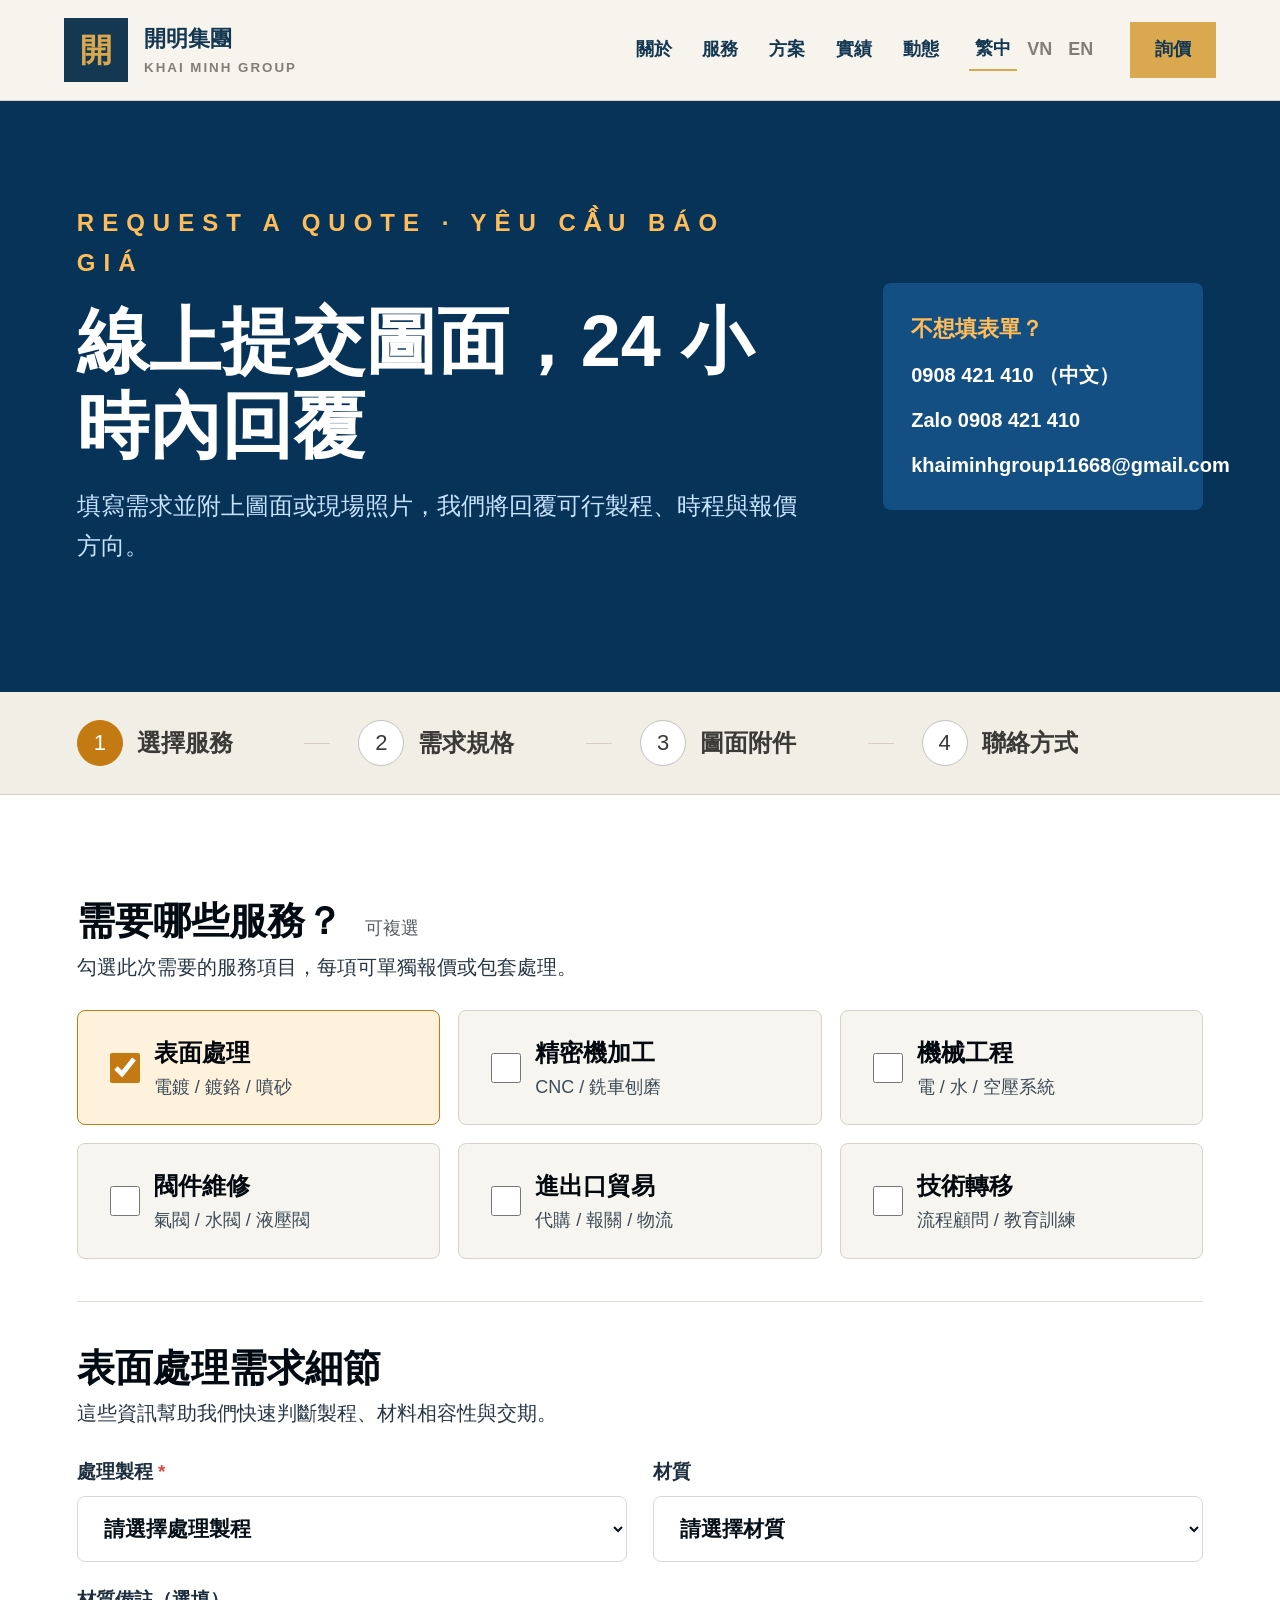
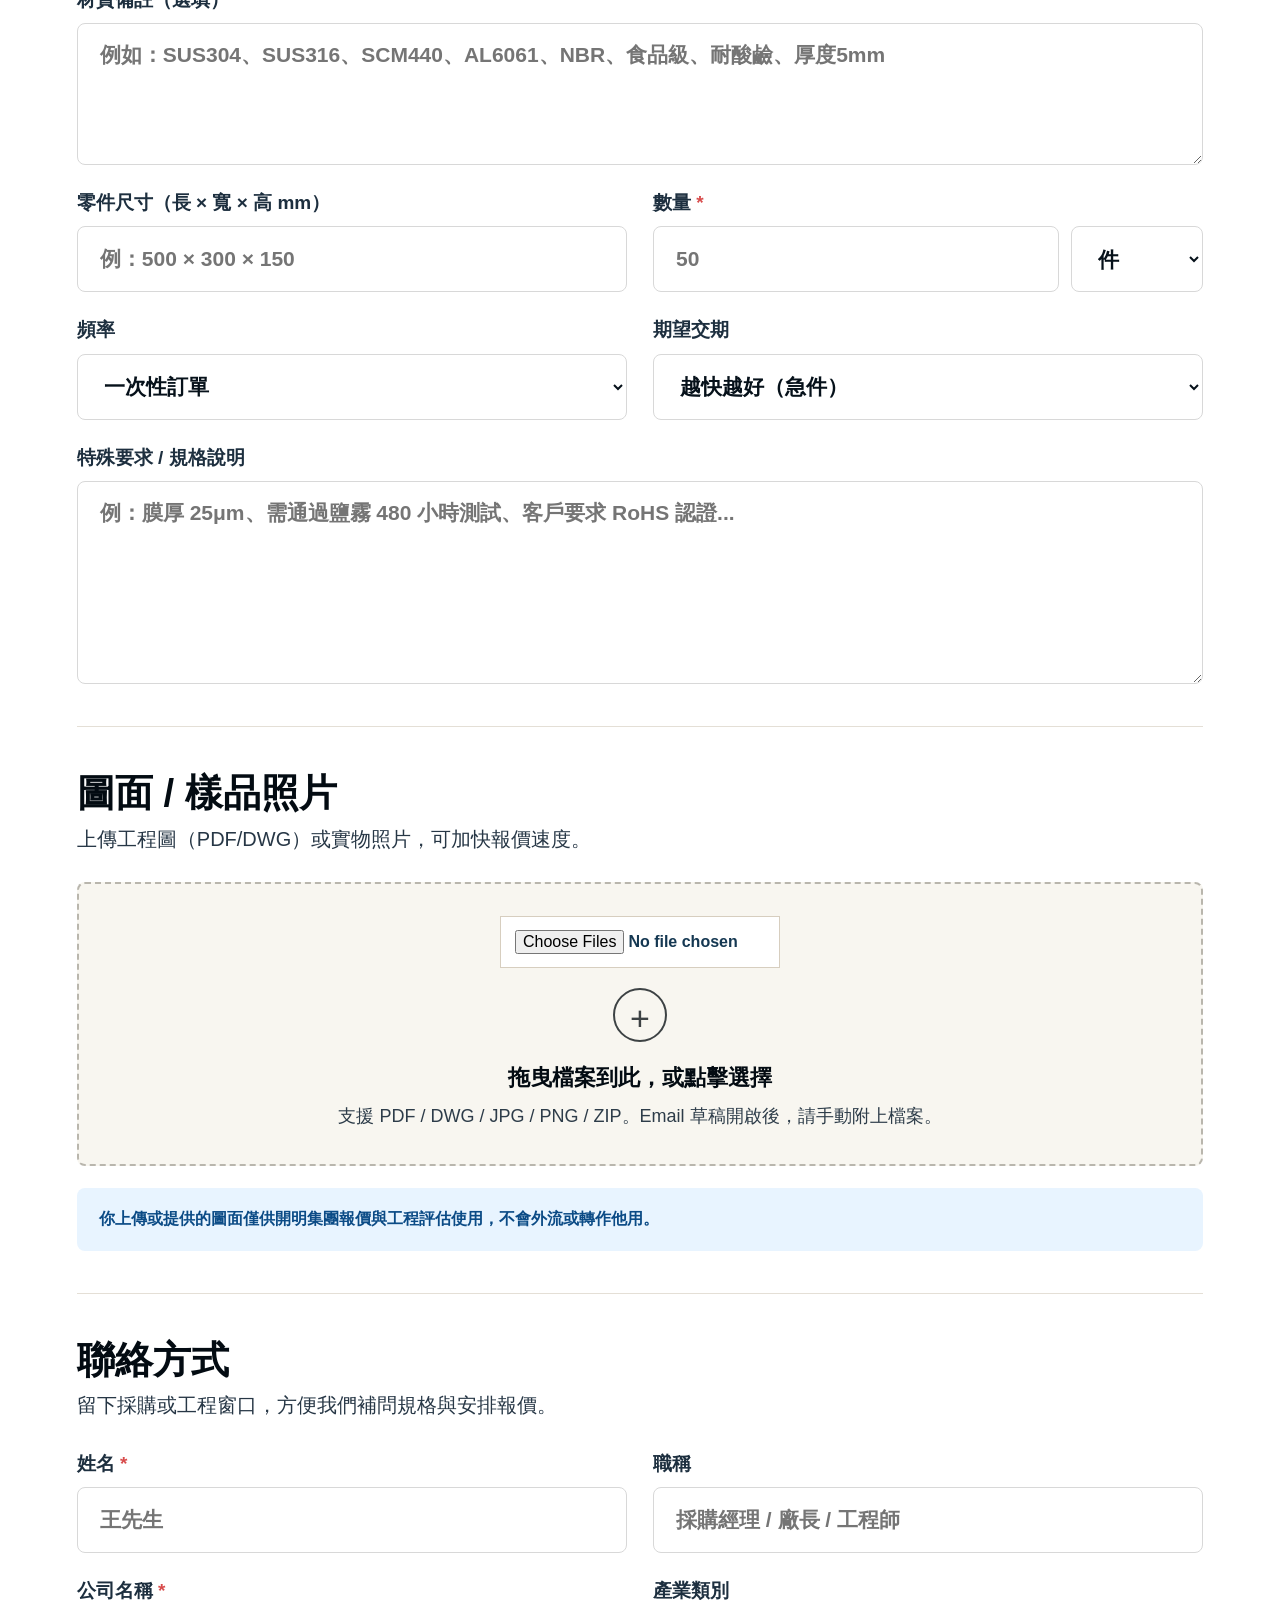
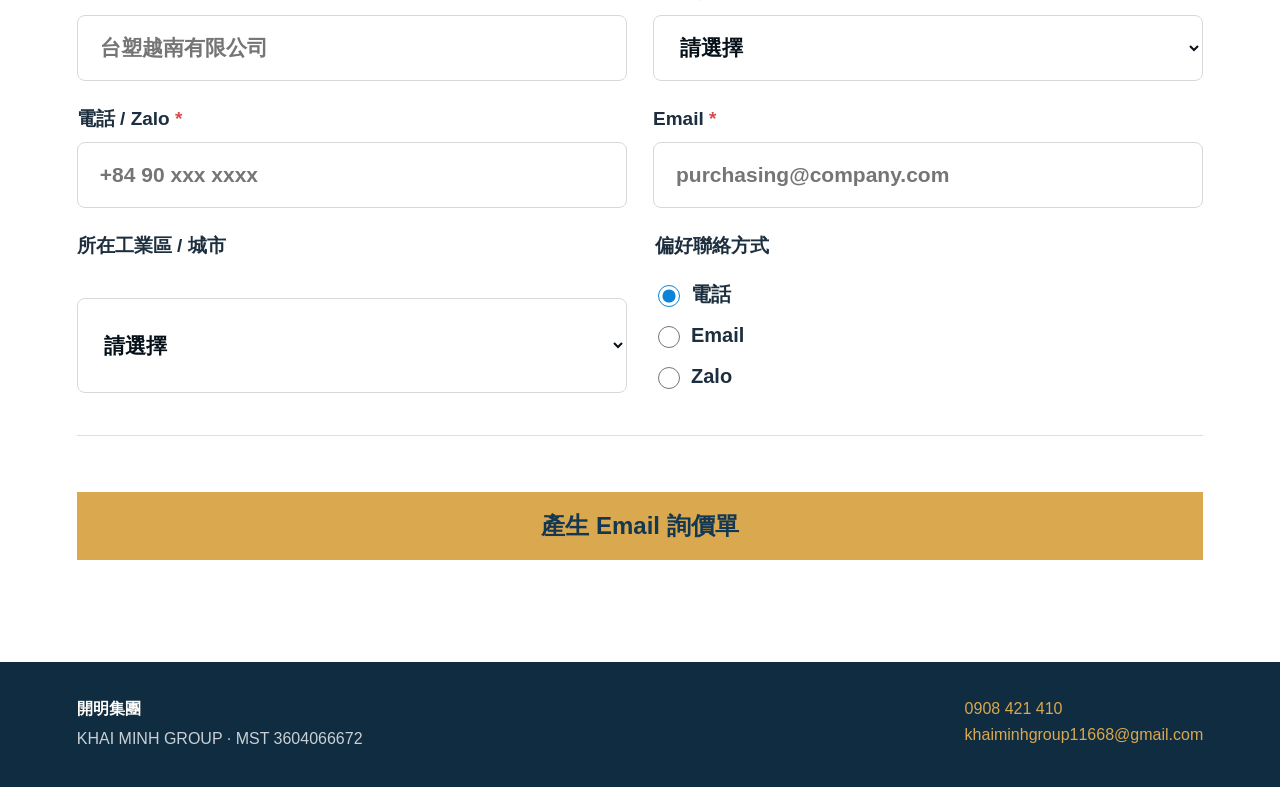
==== khaiminh-website/quote.html @ 91aa7039 "Remove free factory visit checkbox block from quote page" ====
<!doctype html>
<html lang="zh-Hant" data-page="quote">
<head>
  <meta charset="utf-8">
  <meta name="viewport" content="width=device-width, initial-scale=1">
  <meta name="description" content="開明集團詢價單，支援表面處理、精密機加工、機械工程、閥件維修與設備採購需求。">
  <title>詢價單 | 開明集團 KHAI MINH</title>
  <link rel="stylesheet" href="assets/css/styles.css">
</head>
<body>
  <header class="site-header" data-header>
    <a class="brand" href="index.html" aria-label="Khai Minh"><span class="brand-mark">開</span><span><strong data-i18n="brand.name">開明集團</strong><small data-config="companyName">KHAI MINH GROUP</small></span></a>
    <button class="nav-toggle" type="button" data-nav-toggle aria-label="Menu"><span></span><span></span><span></span></button>
    <nav class="site-nav" data-nav>
      <a href="index.html#about" data-i18n="nav.about">關於</a>
      <a href="service.html" data-i18n="nav.services">服務</a>
      <a href="index.html#solutions" data-i18n="nav.solutions">方案</a>
      <a href="index.html#cases" data-i18n="nav.cases">實績</a>
      <a href="index.html#news" data-i18n="nav.news">動態</a>
      <div class="language-switcher"><button type="button" data-lang="tw">繁中</button><button type="button" data-lang="vn">VN</button><button type="button" data-lang="en">EN</button></div>
      <a class="btn btn-gold" href="quote.html" data-i18n="nav.quote">詢價</a>
    </nav>
  </header>

  <main>
    <section class="quote-pro-hero">
      <div>
        <p class="quote-kicker" data-i18n="quote.heroKicker">REQUEST A QUOTE · YEU CAU BAO GIA</p>
        <h1 data-i18n="quote.heroTitle">Submit drawings online, get a reply within 24 hours</h1>
        <p data-i18n="quote.heroText">Fill in requirements and attach drawings or site photos for evaluation.</p>
      </div>
      <aside class="quote-help-card">
        <strong data-i18n="quote.helpTitle">Prefer not to fill out the form?</strong>
        <a href="tel:+84908421410" data-config-href="phoneHrefTel"><span data-config="phoneDisplay">0908 421 410</span> <span data-i18n="quote.helpCallLabel">(Chinese)</span></a>
        <a href="https://zalo.me/84908421410" data-config-href="zaloUrl" target="_blank" rel="noopener">Zalo <span data-config="phoneDisplay">0908 421 410</span></a>
        <a href="mailto:khaiminhgroup11668@gmail.com" data-config-href="emailMailto" data-config="email">khaiminhgroup11668@gmail.com</a>
      </aside>
    </section>

    <section class="quote-steps" aria-label="Quote steps">
      <div class="active"><span>1</span><strong data-i18n="quote.step1">Select Services</strong></div>
      <div><span>2</span><strong data-i18n="quote.step2">Technical Requirements</strong></div>
      <div><span>3</span><strong data-i18n="quote.step3">Drawings / Attachments</strong></div>
      <div><span>4</span><strong data-i18n="quote.step4">Contact Info</strong></div>
    </section>

    <section class="section quote-pro-section">
      <form class="quote-form quote-pro-form" data-quote-form data-config-recipient data-recipient="khaiminhgroup11668@gmail.com">
        <section class="form-block">
          <div class="form-heading">
            <h2><span data-i18n="quote.servicesTitle">What services do you need?</span> <small data-i18n="quote.servicesTitleNote">Multiple selection</small></h2>
            <p data-i18n="quote.servicesIntro">Select required service items. Each item can be quoted separately or bundled.</p>
          </div>
          <div class="service-picker" data-required-group="services">
            <label class="service-option">
              <input type="checkbox" name="services" value="表面處理" checked>
              <span><strong data-i18n="quote.serviceSurfaceTitle">Surface Treatment</strong><small data-i18n="quote.serviceSurfaceDesc">Electroplating / Chrome / Sandblasting</small></span>
            </label>
            <label class="service-option">
              <input type="checkbox" name="services" value="精密機加工">
              <span><strong data-i18n="quote.serviceMachiningTitle">Precision Machining</strong><small data-i18n="quote.serviceMachiningDesc">CNC / Milling / Turning / Grinding</small></span>
            </label>
            <label class="service-option">
              <input type="checkbox" name="services" value="機械工程">
              <span><strong data-i18n="quote.serviceMechanicalTitle">Mechanical Engineering</strong><small data-i18n="quote.serviceMechanicalDesc">Electrical / Water / Compressed Air</small></span>
            </label>
            <label class="service-option">
              <input type="checkbox" name="services" value="閥件採購維修">
              <span><strong data-i18n="quote.serviceValveTitle">Valve Repair</strong><small data-i18n="quote.serviceValveDesc">Pneumatic / Water / Hydraulic Valves</small></span>
            </label>
            <label class="service-option">
              <input type="checkbox" name="services" value="機械進出口">
              <span><strong data-i18n="quote.serviceTradeTitle">Import / Export</strong><small data-i18n="quote.serviceTradeDesc">Sourcing / Customs / Logistics</small></span>
            </label>
            <label class="service-option">
              <input type="checkbox" name="services" value="技術轉讓">
              <span><strong data-i18n="quote.serviceTransferTitle">Technology Transfer</strong><small data-i18n="quote.serviceTransferDesc">Process Consulting / Training</small></span>
            </label>
          </div>
        </section>

        <section class="form-block">
          <div class="form-heading">
            <h2>表面處理需求細節</h2>
            <p>這些資訊幫助我們快速判斷製程、材料相容性與交期。</p>
          </div>
          <div class="form-grid">
            <label>
              <span>處理製程 <b>*</b></span>
              <select name="process" required>
                <option value="">請選擇處理製程</option>
                <option>電鍍</option>
                <option>鍍鉻</option>
                <option>噴砂</option>
                <option>研磨 / 拋光</option>
                <option>噴塗</option>
                <option>橡膠包覆</option>
                <option>其他 / 需評估</option>
              </select>
            </label>
            <label>
              <span>材質</span>
              <select name="material">
                <option value="">請選擇材質</option>
                <option>碳鋼</option>
                <option>不鏽鋼</option>
                <option>鋁</option>
                <option>銅</option>
                <option>塑膠 / 橡膠</option>
                <option value="other_unsure">其他 / 不確定</option>
              </select>
            </label>
            <label class="full" data-material-note-wrap hidden>
              <span>材質備註（選填）</span>
              <textarea name="material_note" rows="3" placeholder="例如：SUS304、SUS316、SCM440、AL6061、NBR、食品級、耐酸鹼、厚度5mm"></textarea>
            </label>
            <label>
              <span>零件尺寸（長 × 寬 × 高 mm）</span>
              <input name="part_size" type="text" placeholder="例：500 × 300 × 150">
            </label>
            <label>
              <span>數量 <b>*</b></span>
              <div class="inline-fields">
                <input name="quantity" type="number" min="1" placeholder="50" required>
                <select name="quantity_unit">
                  <option>件</option>
                  <option>組</option>
                  <option>批</option>
                  <option>套</option>
                </select>
              </div>
            </label>
            <label>
              <span>頻率</span>
              <select name="frequency">
                <option>一次性訂單</option>
                <option>每週固定</option>
                <option>每月固定</option>
                <option>長期配合</option>
              </select>
            </label>
            <label>
              <span>期望交期</span>
              <select name="deadline">
                <option>越快越好（急件）</option>
                <option>1 週內</option>
                <option>2 週內</option>
                <option>1 個月內</option>
                <option>可討論</option>
              </select>
            </label>
            <label class="full">
              <span>特殊要求 / 規格說明</span>
              <textarea name="message" rows="5" placeholder="例：膜厚 25μm、需通過鹽霧 480 小時測試、客戶要求 RoHS 認證..." required></textarea>
            </label>
          </div>
        </section>

        <section class="form-block">
          <div class="form-heading">
            <h2>圖面 / 樣品照片</h2>
            <p>上傳工程圖（PDF/DWG）或實物照片，可加快報價速度。</p>
          </div>
          <label class="upload-zone">
            <input name="attachment" type="file" accept="image/*,.pdf,.dwg,.dxf,.zip" multiple>
            <span class="upload-icon">+</span>
            <strong>拖曳檔案到此，或點擊選擇</strong>
            <small>支援 PDF / DWG / JPG / PNG / ZIP。Email 草稿開啟後，請手動附上檔案。</small>
          </label>
          <p class="privacy-note">你上傳或提供的圖面僅供開明集團報價與工程評估使用，不會外流或轉作他用。</p>
        </section>

        <section class="form-block">
          <div class="form-heading">
            <h2>聯絡方式</h2>
            <p>留下採購或工程窗口，方便我們補問規格與安排報價。</p>
          </div>
          <div class="form-grid">
            <label>
              <span>姓名 <b>*</b></span>
              <input name="name" type="text" autocomplete="name" placeholder="王先生" required>
            </label>
            <label>
              <span>職稱</span>
              <input name="title" type="text" placeholder="採購經理 / 廠長 / 工程師">
            </label>
            <label>
              <span>公司名稱 <b>*</b></span>
              <input name="company" type="text" autocomplete="organization" placeholder="台塑越南有限公司" required>
            </label>
            <label>
              <span>產業類別</span>
              <select name="industry">
                <option value="">請選擇</option>
                <option>塑膠 / 橡膠</option>
                <option>金屬加工</option>
                <option>電子 / 電機</option>
                <option>食品 / 包裝</option>
                <option>紡織 / 製鞋</option>
                <option>其他製造業</option>
              </select>
            </label>
            <label>
              <span>電話 / Zalo <b>*</b></span>
              <input name="phone" type="tel" autocomplete="tel" placeholder="+84 90 xxx xxxx" required>
            </label>
            <label>
              <span>Email <b>*</b></span>
              <input name="email" type="email" autocomplete="email" placeholder="purchasing@company.com" required>
            </label>
            <label>
              <span>所在工業區 / 城市</span>
              <select name="location">
                <option value="">請選擇</option>
                <option>同奈 Dong Nai</option>
                <option>胡志明 Ho Chi Minh City</option>
                <option>平陽 Binh Duong</option>
                <option>隆安 Long An</option>
                <option>巴地頭頓 Ba Ria - Vung Tau</option>
                <option>其他地區</option>
              </select>
            </label>
            <fieldset class="radio-group">
              <legend>偏好聯絡方式</legend>
              <label><input type="radio" name="preferred_contact" value="電話" checked> 電話</label>
              <label><input type="radio" name="preferred_contact" value="Email"> Email</label>
              <label><input type="radio" name="preferred_contact" value="Zalo"> Zalo</label>
            </fieldset>
          </div>
        </section>

        <div class="form-status" data-form-status role="status"></div>
        <button class="btn btn-gold full quote-submit" type="submit">產生 Email 詢價單</button>
      </form>
    </section>
  </main>

  <footer class="site-footer"><div><strong data-i18n="brand.name">開明集團</strong><p><span data-config="companyName">KHAI MINH GROUP</span> · MST <span data-config="taxCode">3604066672</span></p></div><div><a href="tel:+84908421410" data-config-href="phoneHrefTel" data-config="phoneDisplay">0908 421 410</a><a href="mailto:khaiminhgroup11668@gmail.com" data-config-href="emailMailto" data-config="email">khaiminhgroup11668@gmail.com</a></div></footer>
  <div class="floating-contact" data-floating-contact><a class="zalo" href="https://zalo.me/84908421410" data-config-href="zaloUrl" target="_blank" rel="noopener">Zalo</a><a class="phone" href="tel:+84908421410" data-config-href="phoneHrefTel" data-i18n="contact.phoneShort">電話</a><a class="email" href="mailto:khaiminhgroup11668@gmail.com" data-config-href="emailMailto">Email</a></div>
  <script src="assets/js/config.js"></script>
  <script src="assets/js/i18n.js"></script>
  <script src="assets/js/main.js"></script>
</body>
</html>
---- khaiminh-website/assets/css/styles.css ----
:root {
  --ink: #153852;
  --ink-2: #31536a;
  --gold: #d9a84f;
  --paper: #f7f4ed;
  --line: #d7cebf;
  --muted: #817f77;
  --white: #fffdf8;
  --shadow: 0 18px 50px rgba(21, 56, 82, .13);
}

* { box-sizing: border-box; }
html { scroll-behavior: smooth; }
[id] { scroll-margin-top: 100px; }
body {
  margin: 0;
  color: var(--ink);
  background: var(--paper);
  font-family: "Noto Sans TC", "Microsoft JhengHei", Arial, sans-serif;
  line-height: 1.65;
}
a { color: inherit; text-decoration: none; }
button, input, select, textarea { font: inherit; }

.site-header {
  position: sticky;
  top: 0;
  z-index: 20;
  display: flex;
  align-items: center;
  justify-content: space-between;
  gap: 24px;
  min-height: 92px;
  padding: 18px clamp(18px, 5vw, 72px);
  border-bottom: 1px solid var(--line);
  background: rgba(247, 244, 237, .94);
  backdrop-filter: blur(12px);
}
.brand { display: flex; align-items: center; gap: 16px; min-width: 245px; }
.brand-mark {
  display: grid;
  place-items: center;
  width: 64px;
  height: 64px;
  color: var(--gold);
  background: var(--ink);
  font-size: 32px;
  font-weight: 800;
}
.brand strong { display: block; font-size: 22px; letter-spacing: 0; }
.brand small { display: block; color: var(--muted); font-weight: 700; letter-spacing: 2px; }
.site-nav { display: flex; align-items: center; gap: clamp(16px, 2.4vw, 34px); font-size: 18px; font-weight: 700; }
.site-nav a:not(.btn) { padding: 8px 0; }
.site-nav a:not(.btn):hover { color: var(--gold); }
.language-switcher { display: flex; gap: 4px; color: var(--muted); }
.language-switcher button {
  border: 0;
  background: transparent;
  color: inherit;
  cursor: pointer;
  padding: 5px 6px;
  font-weight: 800;
}
.language-switcher button.active { color: var(--ink); border-bottom: 2px solid var(--gold); }
.btn {
  display: inline-flex;
  align-items: center;
  justify-content: center;
  min-height: 48px;
  padding: 12px 24px;
  border: 1px solid var(--ink);
  font-weight: 800;
  cursor: pointer;
}
.btn-gold { border-color: var(--gold); background: var(--gold); color: var(--ink); }
.btn-outline { background: transparent; }
.btn:hover { transform: translateY(-1px); box-shadow: var(--shadow); }
.nav-toggle { display: none; width: 46px; height: 46px; border: 1px solid var(--line); background: var(--white); }
.nav-toggle span { display: block; width: 20px; height: 2px; margin: 5px auto; background: var(--ink); }

.hero {
  position: relative;
  display: grid;
  grid-template-columns: minmax(0, 1.1fr) minmax(360px, .9fr);
  min-height: calc(100vh - 92px);
  border-bottom: 1px solid var(--line);
}
.hero-copy {
  padding: clamp(72px, 10vw, 150px) clamp(22px, 7vw, 120px);
  border-right: 1px solid var(--line);
}
.eyebrow { display: flex; align-items: center; gap: 22px; margin: 0 0 42px; font-weight: 800; letter-spacing: 8px; }
.eyebrow span { width: 60px; height: 2px; background: var(--gold); }
h1, h2, h3, p { margin-top: 0; }
.hero h1 {
  max-width: 850px;
  margin-bottom: 28px;
  font-size: clamp(52px, 8vw, 112px);
  line-height: 1.24;
  letter-spacing: 0;
}
.hero h1::first-letter { color: var(--gold); }
.hero p:not(.eyebrow) { max-width: 720px; color: var(--ink-2); font-size: 20px; }
.hero-actions { display: flex; gap: 14px; flex-wrap: wrap; margin-top: 38px; }
.hero-visual {
  /* TODO: replace CSS illustrative panel with real factory/equipment photo when asset is available (e.g. assets/img/hero/...) */
  position: relative;
  display: grid;
  place-items: center;
  min-height: 580px;
  overflow: hidden;
  background:
    linear-gradient(90deg, rgba(21, 56, 82, .08) 1px, transparent 1px),
    linear-gradient(0deg, rgba(21, 56, 82, .06) 1px, transparent 1px);
  background-size: 54px 54px;
}
.machine-panel {
  position: relative;
  width: min(82%, 520px);
  aspect-ratio: 1.12;
  border: 1px solid var(--line);
  background: linear-gradient(145deg, #fffdf8, #e9e2d5);
  box-shadow: var(--shadow);
}
.rail { position: absolute; left: 12%; right: 12%; top: 20%; height: 16px; background: var(--ink); }
.disc { position: absolute; border-radius: 50%; border: 18px solid var(--ink); background: var(--white); }
.disc-a { width: 150px; height: 150px; left: 13%; top: 34%; }
.disc-b { width: 112px; height: 112px; right: 18%; top: 26%; border-color: var(--gold); }
.metal-sheet { position: absolute; left: 28%; right: 8%; bottom: 17%; height: 110px; transform: skew(-14deg); background: linear-gradient(90deg, #aeb9bd, #eef0ec, #7f8b8f); }
.spark-lines i { position: absolute; right: 24%; bottom: 31%; width: 68px; height: 2px; background: var(--gold); transform-origin: left; }
.spark-lines i:nth-child(1) { transform: rotate(-24deg); }
.spark-lines i:nth-child(2) { transform: rotate(0deg); }
.spark-lines i:nth-child(3) { transform: rotate(24deg); }
.vertical-note { position: absolute; right: 8%; top: 30%; writing-mode: vertical-rl; letter-spacing: 12px; color: var(--muted); font-weight: 800; }

.section { padding: clamp(64px, 8vw, 120px) clamp(22px, 6vw, 96px); }
.split-section { display: grid; grid-template-columns: .8fr 1.2fr; gap: 50px; border-bottom: 1px solid var(--line); }
.section-kicker { color: var(--gold); font-weight: 900; letter-spacing: 4px; }
h2 { font-size: clamp(32px, 4.5vw, 58px); line-height: 1.24; letter-spacing: 0; }
.copy-stack { color: var(--ink-2); font-size: 19px; }
.facts { display: grid; grid-template-columns: repeat(3, 1fr); gap: 1px; margin-top: 34px; background: var(--line); }
.facts div { padding: 22px; background: var(--white); }
.facts dt { color: var(--muted); font-size: 14px; font-weight: 800; }
.facts dd { margin: 6px 0 0; color: var(--ink); font-weight: 800; }

.service-grid { display: grid; grid-template-columns: repeat(3, 1fr); border-bottom: 1px solid var(--line); }
.service-grid article {
  position: relative;
  min-height: 310px;
  padding: 42px clamp(24px, 4vw, 56px);
  border-top: 1px solid var(--line);
  border-right: 1px solid var(--line);
  background: rgba(255, 253, 248, .55);
}
.service-grid b { color: var(--gold); font-size: 34px; }
.service-grid .num { position: absolute; right: 34px; top: 42px; color: var(--muted); font-weight: 800; letter-spacing: 4px; }
.service-grid h3 { margin: 52px 0 0; font-size: 30px; }
.service-grid em { color: var(--muted); font-size: 20px; font-weight: 700; }
.service-grid p { margin-top: 22px; color: #5f5d58; font-size: 19px; }

.case-gallery-section {
  background: #fffdf8;
  border-bottom: 1px solid var(--line);
}
.case-gallery-head {
  display: grid;
  grid-template-columns: minmax(0, 1fr) minmax(320px, .55fr);
  gap: 34px;
  align-items: end;
  margin-bottom: 36px;
}
.case-gallery-head h2 { margin-bottom: 0; }
.case-gallery-head > p {
  color: var(--ink-2);
  font-size: 18px;
}
.case-gallery {
  display: grid;
  grid-template-columns: repeat(3, 1fr);
  gap: 22px;
}
.case-card {
  display: grid;
  grid-template-rows: 260px auto;
  border: 1px solid var(--line);
  background: var(--white);
}
.case-card > div:last-child {
  padding: 24px;
}
.case-card span {
  color: var(--gold);
  font-weight: 900;
  letter-spacing: 3px;
}
.case-card h3 {
  margin: 10px 0 8px;
  font-size: 25px;
}
.case-card p {
  margin-bottom: 0;
  color: #5f5d58;
}
.case-image {
  position: relative;
  overflow: hidden;
  display: flex;
  align-items: flex-end;
  justify-content: space-between;
  background:
    linear-gradient(135deg, rgba(21, 56, 82, .92), rgba(217, 168, 79, .22)),
    repeating-linear-gradient(90deg, rgba(255,255,255,.14) 0 1px, transparent 1px 34px);
}
.case-surface .case-image,
.case-valve .case-image,
.case-machining .case-image {
  background-size: cover;
  background-position: center;
}
.case-surface .case-image {
  background-image: linear-gradient(180deg, rgba(21, 56, 82, .08), rgba(21, 56, 82, .28)), url("../img/cases/surface-treatment/553460.jpg");
}
.case-valve .case-image {
  background-image: linear-gradient(180deg, rgba(21, 56, 82, .08), rgba(21, 56, 82, .28)), url("../img/cases/valve-repair/553462.jpg");
}
.case-image::before,
.case-image::after {
  content: "";
  position: absolute;
  border: 1px solid rgba(255,255,255,.45);
}
.case-surface .case-image::before,
.case-surface .case-image::after,
.case-machining .case-image::before,
.case-machining .case-image::after,
.case-valve .case-image::before,
.case-valve .case-image::after {
  display: none;
}
.case-surface .case-image::before {
  left: 14%;
  top: 25%;
  width: 72%;
  height: 44%;
  transform: skew(-12deg);
  background: linear-gradient(90deg, #6d7677, #f0f2ec, #9aa3a5);
}
.case-surface .case-image::after {
  right: 16%;
  bottom: 18%;
  width: 34%;
  height: 12px;
  background: var(--gold);
}
.case-machining .case-image::before {
  /* TODO: replace with real machining photo when available in assets/img/cases/precision-machining/ */
  left: 22%;
  top: 18%;
  width: 44%;
  aspect-ratio: 1;
  border-radius: 50%;
  border-width: 22px;
  border-color: #e5e9e8;
}
.case-machining .case-image::after {
  right: 15%;
  bottom: 20%;
  width: 42%;
  height: 58px;
  background: linear-gradient(90deg, #b9c0c0, #f8faf8);
}
.case-valve .case-image::before {
  left: 18%;
  top: 30%;
  width: 64%;
  height: 32%;
  border-radius: 999px;
  background: #c8d0cf;
}
.case-valve .case-image::after {
  left: 38%;
  top: 16%;
  width: 24%;
  height: 70%;
  border-radius: 12px;
  background: rgba(217, 168, 79, .75);
}
.case-carousel-controls {
  position: relative;
  z-index: 2;
  display: flex;
  justify-content: space-between;
  width: 100%;
  padding: 12px;
}
.case-carousel-btn {
  display: grid;
  place-items: center;
  width: 36px;
  height: 36px;
  border: 1px solid rgba(255, 255, 255, .75);
  background: rgba(21, 56, 82, .5);
  color: #fff;
  font-size: 24px;
  line-height: 1;
  cursor: pointer;
}
.case-carousel-btn:hover {
  background: rgba(21, 56, 82, .78);
}

.band { background: var(--ink); color: var(--white); }
.band .section-kicker, .band p { color: #d8e0e4; }
.process { display: grid; grid-template-columns: repeat(3, 1fr); gap: 1px; margin-top: 36px; background: rgba(255,255,255,.18); }
.process div { padding: 28px; background: var(--ink); }
.process span { color: var(--gold); font-weight: 900; }
.process strong { display: block; margin: 14px 0 8px; font-size: 22px; }
.contact-strip { display: flex; align-items: center; justify-content: space-between; gap: 30px; border-bottom: 1px solid var(--line); }
.contact-strip h2 { max-width: 820px; }

.page-hero { padding: clamp(72px, 10vw, 140px) clamp(22px, 7vw, 120px); border-bottom: 1px solid var(--line); }
.page-hero h1 { max-width: 980px; font-size: clamp(44px, 7vw, 88px); line-height: 1.18; }
.page-hero p:not(.eyebrow) { max-width: 720px; color: var(--ink-2); font-size: 20px; }
.demo-layout, .quote-layout { display: grid; grid-template-columns: .95fr 1.05fr; gap: 46px; align-items: start; }
.demo-visual { display: grid; grid-template-columns: 1fr 1fr; min-height: 420px; border: 1px solid var(--line); box-shadow: var(--shadow); }
.sample { position: relative; overflow: hidden; }
.sample::before { content: ""; position: absolute; inset: 0; background-size: 42px 42px; }
.before { background: #6e7472; }
.before::before { background-image: radial-gradient(#474d4a 22%, transparent 24%); opacity: .55; }
.after { background: linear-gradient(135deg, #e8ecec, #9ca7ad, #f9fbf8); }
.after::before { background-image: linear-gradient(120deg, rgba(255,255,255,.65), transparent 42%); }
.sample span { position: absolute; left: 22px; bottom: 22px; padding: 8px 14px; background: var(--ink); color: var(--white); font-weight: 800; }
.check-list { padding-left: 0; list-style: none; }
.check-list li { margin: 12px 0; padding-left: 28px; position: relative; }
.check-list li::before { content: ""; position: absolute; left: 0; top: .65em; width: 10px; height: 10px; background: var(--gold); }
.service-list { display: grid; grid-template-columns: repeat(2, 1fr); gap: 1px; background: var(--line); }
.service-list div { padding: 28px; background: var(--white); }
.service-list strong { font-size: 24px; }
.service-list p { color: var(--muted); }

.quote-form {
  display: grid;
  grid-template-columns: repeat(2, 1fr);
  gap: 18px;
  padding: clamp(22px, 4vw, 42px);
  background: var(--white);
  border: 1px solid var(--line);
  box-shadow: var(--shadow);
}
.quote-form label { display: grid; gap: 6px; color: var(--ink); font-weight: 800; }
.quote-form .full { grid-column: 1 / -1; }
.quote-form input, .quote-form select, .quote-form textarea {
  width: 100%;
  min-height: 48px;
  border: 1px solid var(--line);
  background: #fff;
  padding: 12px 14px;
  color: var(--ink);
}
.quote-form textarea { resize: vertical; }
.quote-form small { color: var(--muted); font-weight: 500; }
.form-status { grid-column: 1 / -1; min-height: 24px; color: #9a4c15; font-weight: 800; }
.form-status.success { color: #287245; }
.quote-card {
  position: sticky;
  top: 120px;
  padding: 34px;
  background: var(--ink);
  color: var(--white);
}
.quote-card h2 { font-size: clamp(30px, 4vw, 46px); }
.quote-card a { display: block; margin: 14px 0; color: var(--gold); font-weight: 900; }
.quote-card p { color: #d8e0e4; }

.quote-pro-hero {
  display: grid;
  grid-template-columns: minmax(0, 1.4fr) minmax(320px, .6fr);
  gap: clamp(28px, 6vw, 80px);
  align-items: center;
  padding: clamp(62px, 8vw, 108px) clamp(22px, 6vw, 96px);
  background: #083359;
  color: #fff;
}
.quote-kicker {
  margin-bottom: 16px;
  color: #ffbd59;
  font-size: clamp(18px, 2vw, 24px);
  font-weight: 900;
  letter-spacing: 8px;
}
.quote-pro-hero h1 {
  max-width: 820px;
  margin-bottom: 18px;
  font-size: clamp(42px, 6vw, 72px);
  line-height: 1.18;
}
.quote-pro-hero p:not(.quote-kicker) {
  max-width: 760px;
  color: #c7e4ff;
  font-size: clamp(18px, 2vw, 24px);
}
.quote-help-card {
  display: grid;
  gap: 12px;
  padding: 28px;
  background: #144f83;
  border-radius: 8px;
}
.quote-help-card strong { color: #ffbd59; font-size: 22px; }
.quote-help-card a { color: #fff; font-size: 20px; font-weight: 800; }
.quote-steps {
  display: grid;
  grid-template-columns: repeat(4, 1fr);
  gap: 0;
  padding: 28px clamp(22px, 6vw, 96px);
  background: #f1eee6;
  border-bottom: 1px solid var(--line);
}
.quote-steps div {
  position: relative;
  display: flex;
  align-items: center;
  gap: 14px;
  color: #3a3a36;
}
.quote-steps div:not(:last-child)::after {
  content: "";
  position: absolute;
  left: calc(100% - 54px);
  right: 28px;
  top: 50%;
  height: 1px;
  background: var(--line);
}
.quote-steps span {
  display: grid;
  place-items: center;
  width: 46px;
  height: 46px;
  border: 1px solid #bfc2c0;
  border-radius: 50%;
  background: #fff;
  font-size: 22px;
}
.quote-steps .active span {
  border-color: #c47a13;
  background: #c47a13;
  color: #fff;
}
.quote-steps strong { font-size: clamp(18px, 2vw, 24px); }
.quote-pro-section { background: #fff; }
.quote-pro-form {
  display: block;
  max-width: 1320px;
  margin: 0 auto;
  padding: 0;
  border: 0;
  box-shadow: none;
  background: transparent;
}
.form-block { padding: 42px 0; border-bottom: 1px solid #e4dfd6; }
.form-block:first-child { padding-top: 0; }
.form-heading { margin-bottom: 26px; }
.form-heading h2 {
  margin-bottom: 6px;
  color: #030b12;
  font-size: clamp(30px, 3vw, 42px);
}
.form-heading h2 small {
  margin-left: 12px;
  color: #555d64;
  font-size: 18px;
  font-weight: 500;
}
.form-heading p { color: #273746; font-size: 20px; }
.service-picker {
  display: grid;
  grid-template-columns: repeat(3, 1fr);
  gap: 18px;
}
.service-option {
  display: grid;
  grid-template-columns: 42px 1fr;
  align-items: center;
  gap: 16px;
  min-height: 112px;
  padding: 22px 28px;
  border: 1px solid #d6d2c9;
  border-radius: 8px;
  background: #f7f5ef;
  cursor: pointer;
}
.service-option:has(input:checked) {
  border-color: #c47a13;
  background: #fff2dc;
}
.service-option input {
  width: 30px;
  height: 30px;
  min-height: auto;
  accent-color: #c47a13;
}
.service-option strong { display: block; color: #04090f; font-size: 24px; }
.service-option small { color: #3c4b58; font-size: 18px; }
.form-grid {
  display: grid;
  grid-template-columns: repeat(2, minmax(0, 1fr));
  gap: 22px 26px;
}
.form-grid label, .radio-group {
  display: grid;
  gap: 8px;
  color: #1d2f3f;
  font-size: 19px;
  font-weight: 700;
}
.form-grid label.full { grid-column: 1 / -1; }
.form-grid b { color: #d84b4b; }
.form-grid input, .form-grid select, .form-grid textarea {
  width: 100%;
  min-height: 66px;
  border: 1px solid #d8d8d8;
  border-radius: 8px;
  background: #fff;
  padding: 14px 22px;
  color: #06111a;
  font-size: 21px;
}
.form-grid textarea {
  min-height: 142px;
  resize: vertical;
}
.inline-fields {
  display: grid;
  grid-template-columns: minmax(0, 1fr) 132px;
  gap: 12px;
}
.upload-zone {
  display: grid;
  place-items: center;
  min-height: 230px;
  padding: 32px;
  border: 2px dashed #b9b6ad;
  border-radius: 8px;
  background: #f8f6f0;
  text-align: center;
  cursor: pointer;
}
.upload-zone input { max-width: 280px; margin-bottom: 14px; }
.upload-zone input[type="file"] { min-height: auto; }
.upload-icon {
  display: grid;
  place-items: center;
  width: 54px;
  height: 54px;
  margin-bottom: 12px;
  border: 2px solid #3d4244;
  border-radius: 50%;
  color: #3d4244;
  font-size: 34px;
  font-weight: 300;
}
.upload-zone strong { color: #030b12; font-size: 22px; }
.upload-zone small { color: #2d3c49; font-size: 18px; }
.privacy-note {
  margin: 22px 0 0;
  padding: 18px 22px;
  border-radius: 8px;
  background: #e8f4ff;
  color: #0b4b86;
  font-weight: 800;
}
.radio-group {
  border: 0;
  padding: 0;
  margin: 0;
  align-content: start;
}
.radio-group legend { margin-bottom: 16px; }
.radio-group label {
  display: inline-flex;
  align-items: center;
  gap: 8px;
  margin-right: 24px;
  font-size: 20px;
  font-weight: 600;
}
.radio-group input { width: 22px; height: 22px; min-height: auto; accent-color: #0b83d8; }
.visit-check {
  display: flex;
  align-items: center;
  gap: 14px;
  margin-top: 26px;
  padding: 22px 28px;
  border-radius: 8px;
  background: #f3f1eb;
  font-size: 20px;
  font-weight: 700;
}
.visit-check input { width: 24px; height: 24px; min-height: auto; accent-color: #0b83d8; }
.quote-submit {
  width: 100%;
  min-height: 68px;
  margin-top: 32px;
  font-size: 24px;
}

.site-footer {
  display: flex;
  justify-content: space-between;
  gap: 20px;
  padding: 34px clamp(22px, 6vw, 96px);
  background: #102c40;
  color: var(--white);
}
.site-footer p { margin: 4px 0 0; color: #c8d0d5; }
.site-footer a { display: block; color: var(--gold); }
.floating-contact {
  position: fixed;
  right: 18px;
  bottom: 18px;
  z-index: 30;
  display: grid;
  gap: 8px;
  transform: translateY(18px);
  opacity: 0;
  pointer-events: none;
  transition: .2s ease;
}
.floating-contact.visible { opacity: 1; transform: translateY(0); pointer-events: auto; }
.floating-contact a {
  display: grid;
  place-items: center;
  min-width: 72px;
  min-height: 46px;
  padding: 10px 12px;
  color: #fff;
  font-weight: 900;
  box-shadow: var(--shadow);
}
.floating-contact .zalo { background: #0068ff; }
.floating-contact .phone { background: var(--gold); color: var(--ink); }
.floating-contact .email { background: var(--ink); }

@media (max-width: 980px) {
  .site-header { min-height: 78px; }
  .brand { min-width: 0; }
  .brand-mark { width: 54px; height: 54px; }
  .nav-toggle { display: block; }
  .site-nav {
    position: fixed;
    left: 0;
    right: 0;
    top: 78px;
    display: none;
    flex-direction: column;
    align-items: stretch;
    gap: 0;
    padding: 18px;
    background: var(--paper);
    border-bottom: 1px solid var(--line);
  }
  .site-nav.open { display: flex; }
  .site-nav a, .language-switcher { padding: 12px; }
  .hero, .split-section, .demo-layout, .quote-layout { grid-template-columns: 1fr; }
  .hero-copy { border-right: 0; border-bottom: 1px solid var(--line); }
  .hero-visual { min-height: 420px; }
  .facts, .process, .service-grid { grid-template-columns: 1fr; }
  .case-gallery-head, .case-gallery { grid-template-columns: 1fr; }
  .contact-strip, .site-footer { flex-direction: column; align-items: flex-start; }
  .quote-card { position: static; }
  .quote-pro-hero, .service-picker, .form-grid { grid-template-columns: 1fr; }
  .quote-steps { grid-template-columns: repeat(2, 1fr); gap: 18px; }
  .quote-steps div::after { display: none; }
}

@media (max-width: 620px) {
  [id] { scroll-margin-top: 88px; }
  .brand small { display: none; }
  .brand strong { font-size: 18px; }
  .hero h1 { font-size: 39px; }
  .eyebrow { gap: 14px; letter-spacing: 3px; }
  .eyebrow span { width: 36px; }
  .service-grid article { min-height: 250px; }
  .case-card { grid-template-rows: 220px auto; }
  .demo-visual, .service-list, .quote-form { grid-template-columns: 1fr; }
  .quote-form .full { grid-column: auto; }
  .floating-contact { right: 12px; bottom: 12px; grid-template-columns: repeat(3, 1fr); }
  .floating-contact a { min-width: 58px; min-height: 42px; font-size: 14px; }
  .quote-kicker { letter-spacing: 3px; }
  .quote-help-card a { font-size: 17px; }
  .quote-steps { grid-template-columns: 1fr; }
  .service-option { grid-template-columns: 34px 1fr; padding: 18px; }
  .form-grid input, .form-grid select, .form-grid textarea { font-size: 18px; }
  .inline-fields { grid-template-columns: 1fr; }
}
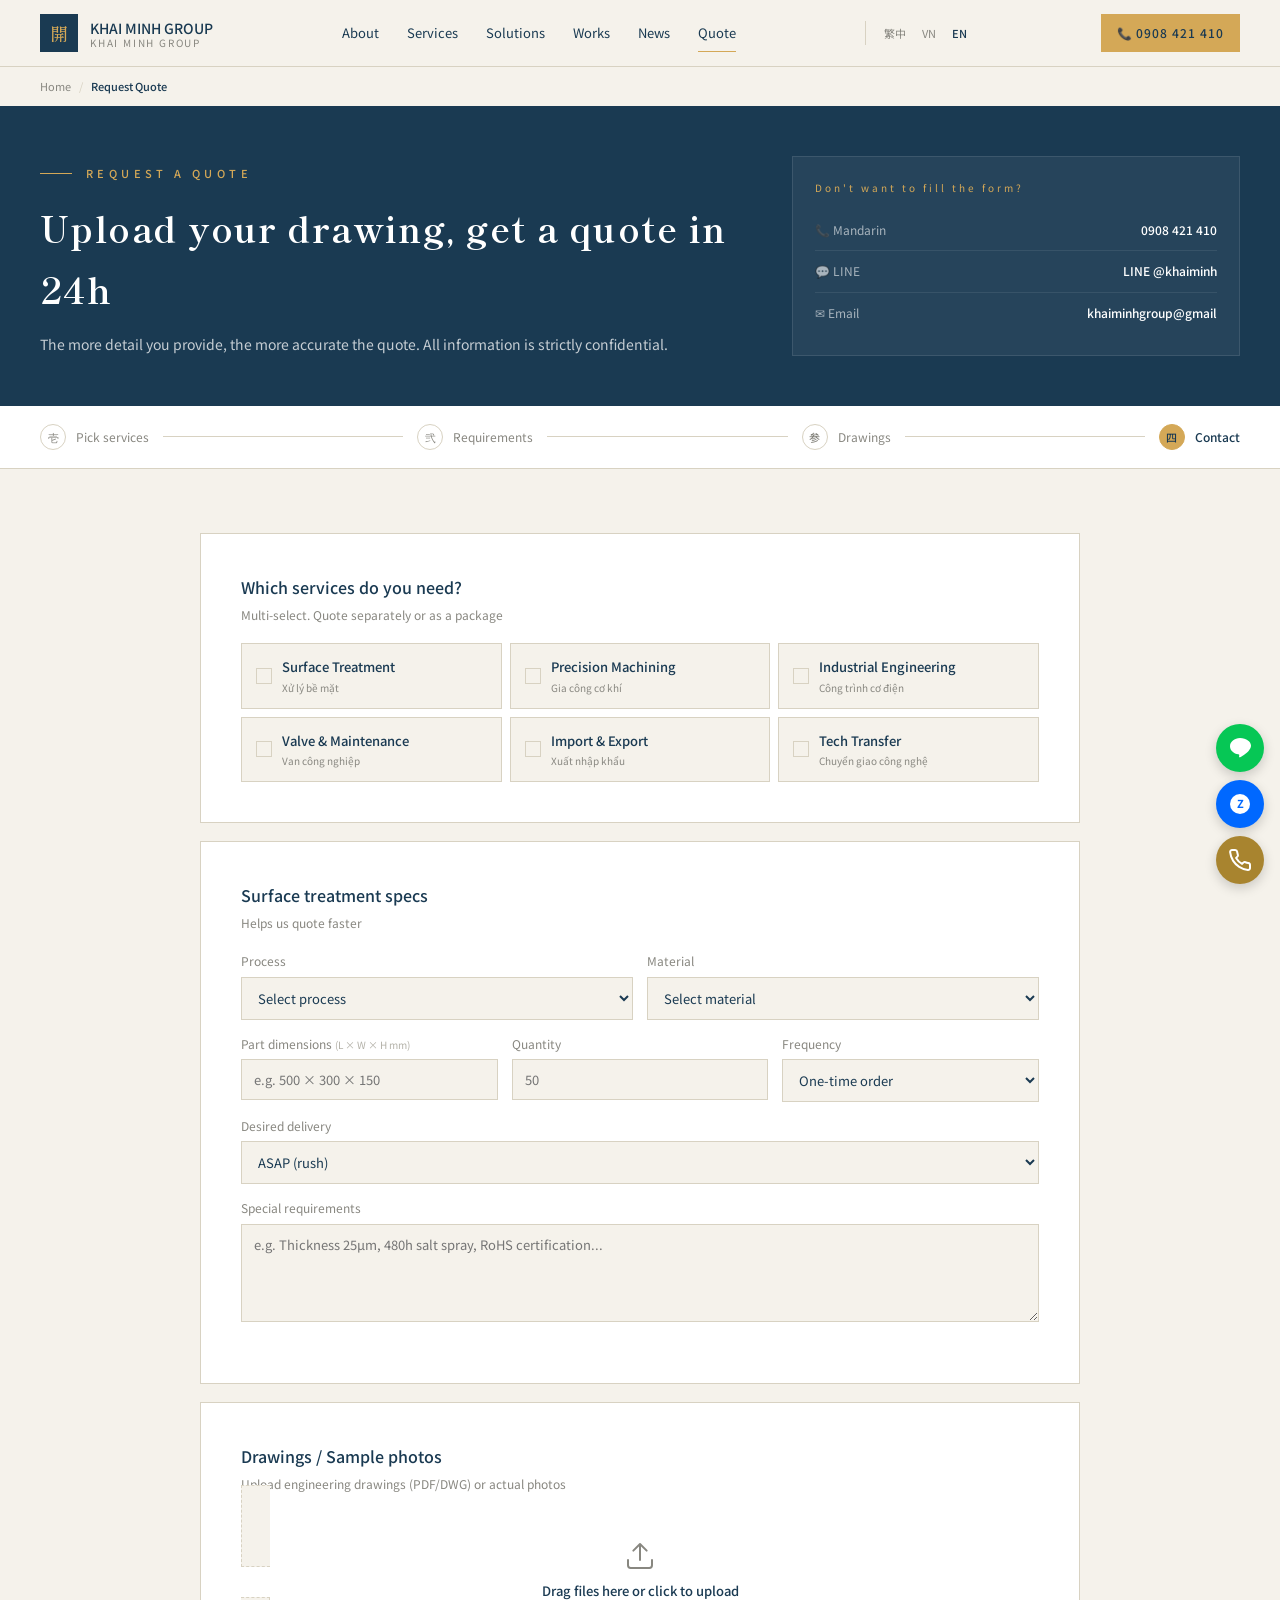
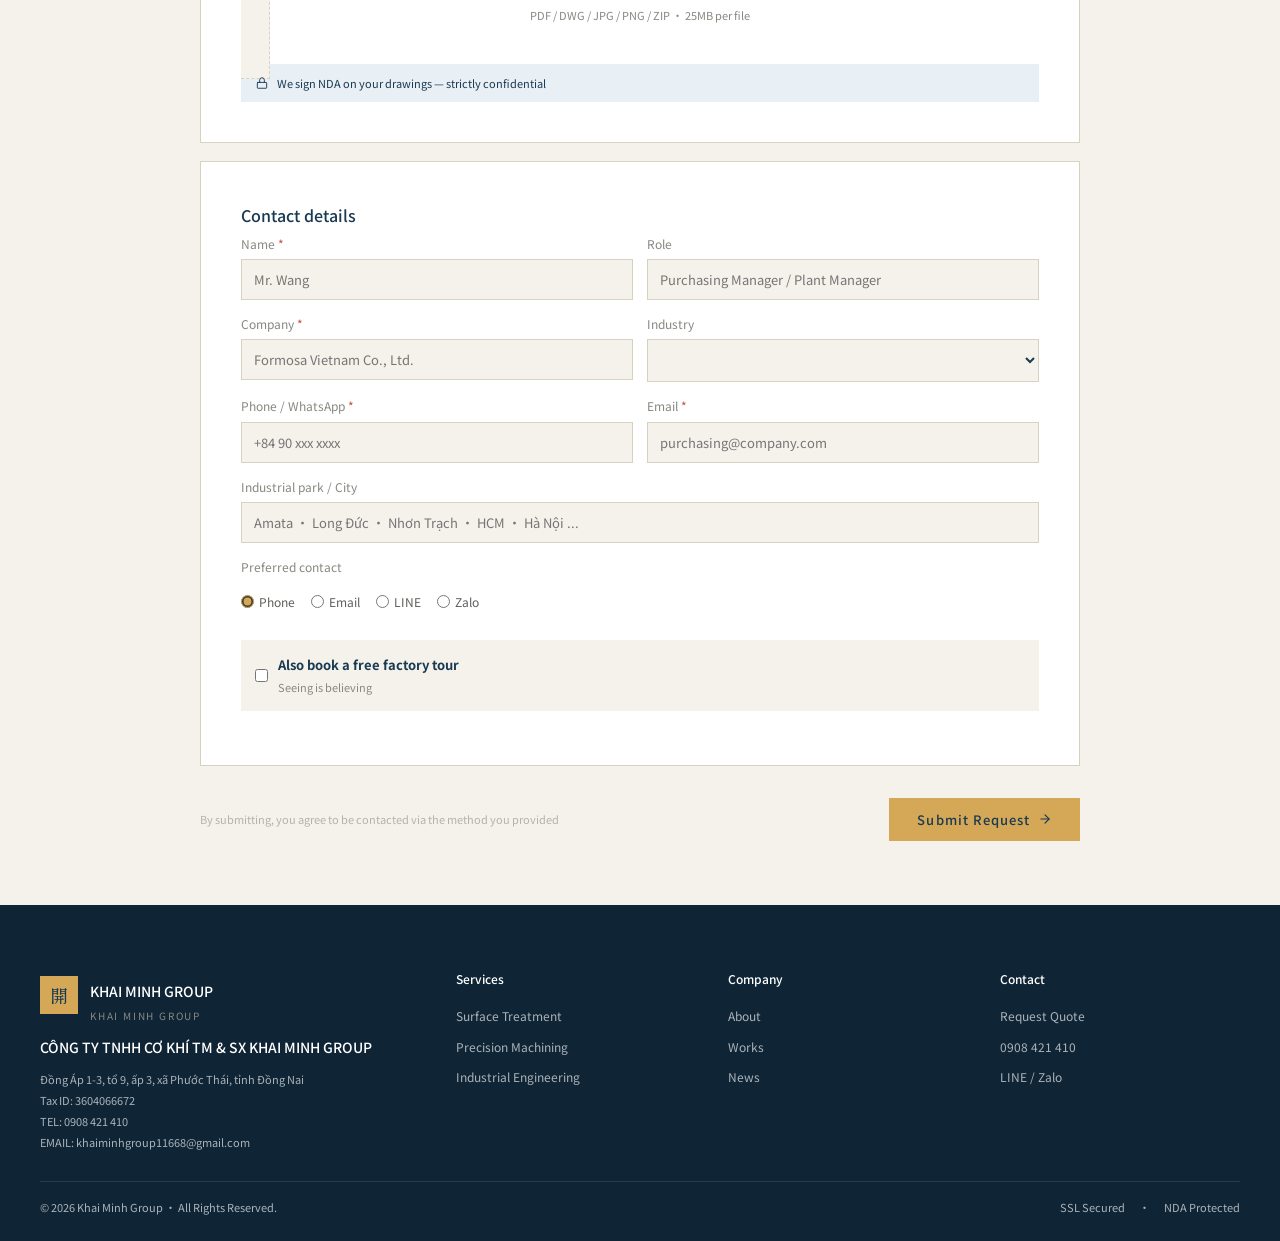
==== commit 6678d8b4: "Apply premium Khai Minh website redesign" ====
--- a/khaiminh-website/quote.html
+++ b/khaiminh-website/quote.html
@@ -1,243 +1,472 @@
-<!doctype html>
-<html lang="zh-Hant" data-page="quote">
+<!DOCTYPE html>
+<html lang="zh-Hant">
 <head>
-  <meta charset="utf-8">
-  <meta name="viewport" content="width=device-width, initial-scale=1">
-  <meta name="description" content="開明集團詢價單，支援表面處理、精密機加工、機械工程、閥件維修與設備採購需求。">
-  <title>詢價單 | 開明集團 KHAI MINH</title>
+  <meta charset="UTF-8">
+  <meta name="viewport" content="width=device-width, initial-scale=1.0">
+  <meta name="description" content="開明集團線上詢價 — 24 小時內回覆報價。上傳圖面或樣品照片，工程師團隊立即評估。資料嚴格保密，簽 NDA 保證不外流。">
+  <meta name="theme-color" content="#1A3A52">
+  <title>線上詢價 | 開明集團 Khai Minh Group</title>
+
+  <link rel="preconnect" href="https://fonts.googleapis.com">
+  <link rel="preconnect" href="https://fonts.gstatic.com" crossorigin>
+  <link href="https://fonts.googleapis.com/css2?family=Noto+Sans+TC:wght@400;500;700&family=Noto+Serif+TC:wght@500;700&family=Shippori+Mincho:wght@500;600&display=swap" rel="stylesheet">
   <link rel="stylesheet" href="assets/css/styles.css">
+  <link rel="icon" href="data:image/svg+xml,%3Csvg xmlns='http://www.w3.org/2000/svg' viewBox='0 0 38 38'%3E%3Crect fill='%231A3A52' width='38' height='38'/%3E%3Ctext x='50%25' y='50%25' fill='%23D4A857' font-family='serif' font-size='18' text-anchor='middle' dominant-baseline='central'%3E開%3C/text%3E%3C/svg%3E">
 </head>
 <body>
-  <header class="site-header" data-header>
-    <a class="brand" href="index.html" aria-label="Khai Minh"><span class="brand-mark">開</span><span><strong data-i18n="brand.name">開明集團</strong><small data-config="companyName">KHAI MINH GROUP</small></span></a>
-    <button class="nav-toggle" type="button" data-nav-toggle aria-label="Menu"><span></span><span></span><span></span></button>
-    <nav class="site-nav" data-nav>
-      <a href="index.html#about" data-i18n="nav.about">關於</a>
-      <a href="service.html" data-i18n="nav.services">服務</a>
-      <a href="index.html#solutions" data-i18n="nav.solutions">方案</a>
-      <a href="index.html#cases" data-i18n="nav.cases">實績</a>
-      <a href="index.html#news" data-i18n="nav.news">動態</a>
-      <div class="language-switcher"><button type="button" data-lang="tw">繁中</button><button type="button" data-lang="vn">VN</button><button type="button" data-lang="en">EN</button></div>
-      <a class="btn btn-gold" href="quote.html" data-i18n="nav.quote">詢價</a>
-    </nav>
+
+  <!-- ==================== HEADER ==================== -->
+  <header class="header">
+    <div class="header-inner">
+      <a href="index.html" class="logo">
+        <div class="logo-mark">開</div>
+        <div class="logo-text">
+          <strong data-i18n="site_name">開明集團</strong>
+          <span data-i18n="site_name_en">KHAI MINH GROUP</span>
+        </div>
+      </a>
+
+      <nav class="nav" id="mainNav">
+        <a href="index.html#about" data-i18n="nav.about">關於</a>
+        <a href="service.html" data-i18n="nav.services">服務</a>
+        <a href="index.html#industries" data-i18n="nav.solutions">方案</a>
+        <a href="index.html#projects" data-i18n="nav.works">實績</a>
+        <a href="index.html#news" data-i18n="nav.news">動態</a>
+        <a href="quote.html" class="active" data-i18n="nav.contact">詢價</a>
+      </nav>
+
+      <div class="lang-switch" role="group" aria-label="Language">
+        <button type="button" data-lang="tw">繁中</button>
+        <button type="button" data-lang="vn">VN</button>
+        <button type="button" data-lang="en">EN</button>
+      </div>
+
+      <a href="tel:+84908421410" class="btn-primary">📞 0908 421 410</a>
+
+      <button class="menu-toggle" id="menuToggle" aria-label="Menu" aria-expanded="false">
+        <span></span><span></span><span></span>
+      </button>
+    </div>
   </header>
 
-  <main>
-    <section class="quote-pro-hero">
-      <div>
-        <p class="quote-kicker" data-i18n="quote.heroKicker">REQUEST A QUOTE · YEU CAU BAO GIA</p>
-        <h1 data-i18n="quote.heroTitle">Submit drawings online, get a reply within 24 hours</h1>
-        <p data-i18n="quote.heroText">Fill in requirements and attach drawings or site photos for evaluation.</p>
-      </div>
-      <aside class="quote-help-card">
-        <strong data-i18n="quote.helpTitle">Prefer not to fill out the form?</strong>
-        <a href="tel:+84908421410" data-config-href="phoneHrefTel"><span data-config="phoneDisplay">0908 421 410</span> <span data-i18n="quote.helpCallLabel">(Chinese)</span></a>
-        <a href="https://zalo.me/84908421410" data-config-href="zaloUrl" target="_blank" rel="noopener">Zalo <span data-config="phoneDisplay">0908 421 410</span></a>
-        <a href="mailto:khaiminhgroup11668@gmail.com" data-config-href="emailMailto" data-config="email">khaiminhgroup11668@gmail.com</a>
-      </aside>
-    </section>
-
-    <section class="quote-steps" aria-label="Quote steps">
-      <div class="active"><span>1</span><strong data-i18n="quote.step1">Select Services</strong></div>
-      <div><span>2</span><strong data-i18n="quote.step2">Technical Requirements</strong></div>
-      <div><span>3</span><strong data-i18n="quote.step3">Drawings / Attachments</strong></div>
-      <div><span>4</span><strong data-i18n="quote.step4">Contact Info</strong></div>
-    </section>
-
-    <section class="section quote-pro-section">
-      <form class="quote-form quote-pro-form" data-quote-form data-config-recipient data-recipient="khaiminhgroup11668@gmail.com">
-        <section class="form-block">
-          <div class="form-heading">
-            <h2><span data-i18n="quote.servicesTitle">What services do you need?</span> <small data-i18n="quote.servicesTitleNote">Multiple selection</small></h2>
-            <p data-i18n="quote.servicesIntro">Select required service items. Each item can be quoted separately or bundled.</p>
-          </div>
-          <div class="service-picker" data-required-group="services">
-            <label class="service-option">
-              <input type="checkbox" name="services" value="表面處理" checked>
-              <span><strong data-i18n="quote.serviceSurfaceTitle">Surface Treatment</strong><small data-i18n="quote.serviceSurfaceDesc">Electroplating / Chrome / Sandblasting</small></span>
-            </label>
-            <label class="service-option">
-              <input type="checkbox" name="services" value="精密機加工">
-              <span><strong data-i18n="quote.serviceMachiningTitle">Precision Machining</strong><small data-i18n="quote.serviceMachiningDesc">CNC / Milling / Turning / Grinding</small></span>
-            </label>
-            <label class="service-option">
-              <input type="checkbox" name="services" value="機械工程">
-              <span><strong data-i18n="quote.serviceMechanicalTitle">Mechanical Engineering</strong><small data-i18n="quote.serviceMechanicalDesc">Electrical / Water / Compressed Air</small></span>
-            </label>
-            <label class="service-option">
-              <input type="checkbox" name="services" value="閥件採購維修">
-              <span><strong data-i18n="quote.serviceValveTitle">Valve Repair</strong><small data-i18n="quote.serviceValveDesc">Pneumatic / Water / Hydraulic Valves</small></span>
-            </label>
-            <label class="service-option">
-              <input type="checkbox" name="services" value="機械進出口">
-              <span><strong data-i18n="quote.serviceTradeTitle">Import / Export</strong><small data-i18n="quote.serviceTradeDesc">Sourcing / Customs / Logistics</small></span>
-            </label>
-            <label class="service-option">
-              <input type="checkbox" name="services" value="技術轉讓">
-              <span><strong data-i18n="quote.serviceTransferTitle">Technology Transfer</strong><small data-i18n="quote.serviceTransferDesc">Process Consulting / Training</small></span>
-            </label>
-          </div>
+  <!-- ==================== BREADCRUMB ==================== -->
+  <nav class="breadcrumb" aria-label="Breadcrumb">
+    <div class="container">
+      <a href="index.html" data-i18n="service_page.breadcrumb_home">首頁</a>
+      <span class="sep">/</span>
+      <span class="current" data-i18n="quote_page.breadcrumb_current">線上詢價</span>
+    </div>
+  </nav>
+
+  <!-- ==================== QUOTE HERO ==================== -->
+  <section class="service-hero" style="padding: 48px 0;">
+    <div class="container">
+      <div class="service-hero-grid">
+        <div>
+          <div class="chapter" style="color:#D4A857;" data-i18n="quote_page.hero_label">REQUEST A QUOTE · YÊU CẦU BÁO GIÁ</div>
+          <h1 data-i18n="quote_page.hero_title">線上提交圖面，24 小時內報價</h1>
+          <p class="desc" data-i18n="quote_page.hero_desc">填寫越完整，報價越精準。所有資料嚴格保密，不外流。</p>
+        </div>
+
+        <div class="quick-facts">
+          <div class="quick-facts-title" data-i18n="quote_page.alt_title">不想填表單？</div>
+          <a href="tel:+84908421410" class="qf-row" style="color:white; text-decoration:none;">
+            <span class="label">📞 <span data-i18n="quote_page.alt_phone">中文</span></span>
+            <span class="value">0908 421 410</span>
+          </a>
+          <a href="https://line.me/R/ti/p/@khaiminh" target="_blank" rel="noopener" class="qf-row" style="color:white; text-decoration:none;">
+            <span class="label">💬 LINE</span>
+            <span class="value" data-i18n="quote_page.alt_line">LINE @khaiminh</span>
+          </a>
+          <a href="mailto:khaiminhgroup11668@gmail.com" class="qf-row" style="color:white; text-decoration:none;">
+            <span class="label">✉ Email</span>
+            <span class="value" data-i18n="quote_page.alt_email">khaiminhgroup@gmail</span>
+          </a>
+        </div>
+      </div>
+    </div>
+  </section>
+
+  <!-- ==================== STEPPER ==================== -->
+  <div class="form-stepper">
+    <div class="form-stepper-inner">
+      <div class="fs-step active" data-step="1">
+        <div class="fs-step-num">壱</div>
+        <div class="fs-step-label" data-i18n="quote_page.step_1">選擇服務</div>
+      </div>
+      <div class="fs-line"></div>
+      <div class="fs-step" data-step="2">
+        <div class="fs-step-num">弐</div>
+        <div class="fs-step-label" data-i18n="quote_page.step_2">需求規格</div>
+      </div>
+      <div class="fs-line"></div>
+      <div class="fs-step" data-step="3">
+        <div class="fs-step-num">参</div>
+        <div class="fs-step-label" data-i18n="quote_page.step_3">圖面附件</div>
+      </div>
+      <div class="fs-line"></div>
+      <div class="fs-step" data-step="4">
+        <div class="fs-step-num">四</div>
+        <div class="fs-step-label" data-i18n="quote_page.step_4">聯絡方式</div>
+      </div>
+    </div>
+  </div>
+
+  <!-- ==================== FORM ==================== -->
+  <section class="section section-light">
+    <div class="container-narrow">
+
+      <form id="quoteForm" novalidate>
+        <!-- Honeypot (anti-spam) -->
+        <input type="text" name="_gotcha" style="display:none" tabindex="-1" autocomplete="off">
+
+        <!-- Step 1: 服務選擇 -->
+        <section class="form-section" data-section="1">
+          <h2 class="form-section-title" data-i18n="quote_page.sec_1_title">需要哪些服務？</h2>
+          <p class="form-section-sub" data-i18n="quote_page.sec_1_sub">可複選，每項可單獨報價或包套處理</p>
+
+          <div class="service-pick-grid">
+            <label class="service-pick">
+              <input type="checkbox" name="services[]" value="surface">
+              <span class="check-box">
+                <svg viewBox="0 0 24 24" fill="none" stroke="currentColor" stroke-width="3" stroke-linecap="round" stroke-linejoin="round"><polyline points="20 6 9 17 4 12"/></svg>
+              </span>
+              <div>
+                <div class="service-pick-title" data-i18n="home.service_1_name">表面處理</div>
+                <div class="service-pick-sub" data-i18n="home.service_1_vn">Xử lý bề mặt</div>
+              </div>
+            </label>
+
+            <label class="service-pick">
+              <input type="checkbox" name="services[]" value="machining">
+              <span class="check-box">
+                <svg viewBox="0 0 24 24" fill="none" stroke="currentColor" stroke-width="3" stroke-linecap="round" stroke-linejoin="round"><polyline points="20 6 9 17 4 12"/></svg>
+              </span>
+              <div>
+                <div class="service-pick-title" data-i18n="home.service_2_name">精密機加工</div>
+                <div class="service-pick-sub" data-i18n="home.service_2_vn">Gia công cơ khí</div>
+              </div>
+            </label>
+
+            <label class="service-pick">
+              <input type="checkbox" name="services[]" value="engineering">
+              <span class="check-box">
+                <svg viewBox="0 0 24 24" fill="none" stroke="currentColor" stroke-width="3" stroke-linecap="round" stroke-linejoin="round"><polyline points="20 6 9 17 4 12"/></svg>
+              </span>
+              <div>
+                <div class="service-pick-title" data-i18n="home.service_3_name">機械工程</div>
+                <div class="service-pick-sub" data-i18n="home.service_3_vn">Công trình cơ điện</div>
+              </div>
+            </label>
+
+            <label class="service-pick">
+              <input type="checkbox" name="services[]" value="valve">
+              <span class="check-box">
+                <svg viewBox="0 0 24 24" fill="none" stroke="currentColor" stroke-width="3" stroke-linecap="round" stroke-linejoin="round"><polyline points="20 6 9 17 4 12"/></svg>
+              </span>
+              <div>
+                <div class="service-pick-title" data-i18n="home.service_4_name">閥件維修</div>
+                <div class="service-pick-sub" data-i18n="home.service_4_vn">Van công nghiệp</div>
+              </div>
+            </label>
+
+            <label class="service-pick">
+              <input type="checkbox" name="services[]" value="trading">
+              <span class="check-box">
+                <svg viewBox="0 0 24 24" fill="none" stroke="currentColor" stroke-width="3" stroke-linecap="round" stroke-linejoin="round"><polyline points="20 6 9 17 4 12"/></svg>
+              </span>
+              <div>
+                <div class="service-pick-title" data-i18n="home.service_5_name">進出口貿易</div>
+                <div class="service-pick-sub" data-i18n="home.service_5_vn">Xuất nhập khẩu</div>
+              </div>
+            </label>
+
+            <label class="service-pick">
+              <input type="checkbox" name="services[]" value="transfer">
+              <span class="check-box">
+                <svg viewBox="0 0 24 24" fill="none" stroke="currentColor" stroke-width="3" stroke-linecap="round" stroke-linejoin="round"><polyline points="20 6 9 17 4 12"/></svg>
+              </span>
+              <div>
+                <div class="service-pick-title" data-i18n="home.service_6_name">技術轉讓</div>
+                <div class="service-pick-sub" data-i18n="home.service_6_vn">Chuyển giao công nghệ</div>
+              </div>
+            </label>
+          </div>
+          <div class="form-error" id="services-error" data-i18n="validation.no_service">請至少選擇一項服務</div>
         </section>
 
-        <section class="form-block">
-          <div class="form-heading">
-            <h2>表面處理需求細節</h2>
-            <p>這些資訊幫助我們快速判斷製程、材料相容性與交期。</p>
-          </div>
-          <div class="form-grid">
-            <label>
-              <span>處理製程 <b>*</b></span>
-              <select name="process" required>
-                <option value="">請選擇處理製程</option>
-                <option>電鍍</option>
-                <option>鍍鉻</option>
-                <option>噴砂</option>
-                <option>研磨 / 拋光</option>
-                <option>噴塗</option>
-                <option>橡膠包覆</option>
-                <option>其他 / 需評估</option>
+        <!-- Step 2: 需求規格 -->
+        <section class="form-section" data-section="2">
+          <h2 class="form-section-title" data-i18n="quote_page.sec_2_title">表面處理需求細節</h2>
+          <p class="form-section-sub" data-i18n="quote_page.sec_2_sub">這些資訊幫助我們快速報價</p>
+
+          <div class="form-row">
+            <div class="form-field">
+              <label><span data-i18n="quote_page.f_process">處理製程</span></label>
+              <select name="process">
+                <option value="" data-i18n="quote_page.f_process_default">請選擇處理製程</option>
+                <option data-i18n="service_page.proc_1">電鍍</option>
+                <option data-i18n="service_page.proc_2">鍍鉻</option>
+                <option data-i18n="service_page.proc_3">噴砂</option>
+                <option data-i18n="service_page.proc_4">噴塗</option>
+                <option data-i18n="service_page.proc_5">研磨</option>
+                <option data-i18n="service_page.proc_6">拋光</option>
+                <option data-i18n="service_page.proc_7">橡膠包輥</option>
+                <option data-i18n="service_page.proc_8">內孔加工</option>
               </select>
-            </label>
-            <label>
-              <span>材質</span>
+            </div>
+
+            <div class="form-field">
+              <label><span data-i18n="quote_page.f_material">材質</span></label>
               <select name="material">
-                <option value="">請選擇材質</option>
-                <option>碳鋼</option>
-                <option>不鏽鋼</option>
-                <option>鋁</option>
-                <option>銅</option>
-                <option>塑膠 / 橡膠</option>
-                <option value="other_unsure">其他 / 不確定</option>
+                <option value="" data-i18n="quote_page.f_material_default">請選擇材質</option>
+                <option>SS400 / Q235</option>
+                <option>SUS304 / SUS316</option>
+                <option>Aluminum 6061 / 7075</option>
+                <option>Copper / Brass</option>
+                <option>SKD11 / SKD61</option>
+                <option>Other</option>
               </select>
-            </label>
-            <label class="full" data-material-note-wrap hidden>
-              <span>材質備註（選填）</span>
-              <textarea name="material_note" rows="3" placeholder="例如：SUS304、SUS316、SCM440、AL6061、NBR、食品級、耐酸鹼、厚度5mm"></textarea>
-            </label>
-            <label>
-              <span>零件尺寸（長 × 寬 × 高 mm）</span>
-              <input name="part_size" type="text" placeholder="例：500 × 300 × 150">
-            </label>
-            <label>
-              <span>數量 <b>*</b></span>
-              <div class="inline-fields">
-                <input name="quantity" type="number" min="1" placeholder="50" required>
-                <select name="quantity_unit">
-                  <option>件</option>
-                  <option>組</option>
-                  <option>批</option>
-                  <option>套</option>
-                </select>
-              </div>
-            </label>
-            <label>
-              <span>頻率</span>
+            </div>
+          </div>
+
+          <div class="form-row row-3">
+            <div class="form-field">
+              <label>
+                <span data-i18n="quote_page.f_size">零件尺寸</span>
+                <span class="hint" data-i18n="quote_page.f_size_hint">(長 × 寬 × 高 mm)</span>
+              </label>
+              <input type="text" name="size" data-i18n-placeholder="quote_page.f_size_placeholder" placeholder="例: 500 × 300 × 150">
+            </div>
+
+            <div class="form-field">
+              <label><span data-i18n="quote_page.f_qty">數量</span></label>
+              <input type="number" name="qty" min="1" data-i18n-placeholder="quote_page.f_qty_placeholder" placeholder="50">
+            </div>
+
+            <div class="form-field">
+              <label><span data-i18n="quote_page.f_freq">頻率</span></label>
               <select name="frequency">
-                <option>一次性訂單</option>
-                <option>每週固定</option>
-                <option>每月固定</option>
-                <option>長期配合</option>
+                <option data-i18n="quote_page.freq_1">一次性訂單</option>
+                <option data-i18n="quote_page.freq_2">每週固定</option>
+                <option data-i18n="quote_page.freq_3">每月固定</option>
+                <option data-i18n="quote_page.freq_4">長期合作</option>
               </select>
-            </label>
-            <label>
-              <span>期望交期</span>
-              <select name="deadline">
-                <option>越快越好（急件）</option>
-                <option>1 週內</option>
-                <option>2 週內</option>
-                <option>1 個月內</option>
-                <option>可討論</option>
+            </div>
+          </div>
+
+          <div class="form-field">
+            <label><span data-i18n="quote_page.f_due">期望交期</span></label>
+            <select name="due">
+              <option data-i18n="quote_page.due_1">越快越好 (急件)</option>
+              <option data-i18n="quote_page.due_2">1 週內</option>
+              <option data-i18n="quote_page.due_3">2 週內</option>
+              <option data-i18n="quote_page.due_4">1 個月內</option>
+              <option data-i18n="quote_page.due_5">彈性</option>
+            </select>
+          </div>
+
+          <div class="form-field">
+            <label><span data-i18n="quote_page.f_special">特殊要求 / 規格說明</span></label>
+            <textarea name="special" rows="4" data-i18n-placeholder="quote_page.f_special_placeholder" placeholder="例：膜厚 25μm、需通過鹽霧 480 小時測試、客戶要求 RoHS 認證⋯"></textarea>
+          </div>
+        </section>
+
+        <!-- Step 3: 圖面附件 -->
+        <section class="form-section" data-section="3">
+          <h2 class="form-section-title" data-i18n="quote_page.sec_3_title">圖面 / 樣品照片</h2>
+          <p class="form-section-sub" data-i18n="quote_page.sec_3_sub">上傳工程圖（PDF/DWG）或實物照片，加快報價速度</p>
+
+          <label class="upload-zone" id="uploadZone">
+            <input type="file" id="fileInput" name="files[]" multiple accept=".pdf,.dwg,.dxf,.jpg,.jpeg,.png,.zip,.step,.stp,.igs" hidden>
+            <svg viewBox="0 0 24 24" fill="none" stroke-width="1.5" stroke-linecap="round" stroke-linejoin="round">
+              <path d="M21 15v4a2 2 0 01-2 2H5a2 2 0 01-2-2v-4M17 8l-5-5-5 5M12 3v12"/>
+            </svg>
+            <div class="upload-zone-title" data-i18n="quote_page.upload_title">拖曳檔案到此，或點擊上傳</div>
+            <div class="upload-zone-sub" data-i18n="quote_page.upload_sub">支援 PDF / DWG / JPG / PNG / ZIP · 單檔上限 25MB</div>
+          </label>
+
+          <div id="fileList" style="margin-top:12px;"></div>
+
+          <div class="upload-nda">
+            <svg viewBox="0 0 24 24" fill="none" stroke-width="1.6" stroke-linecap="round" stroke-linejoin="round">
+              <rect x="4" y="11" width="16" height="10" rx="1"/>
+              <path d="M8 11V7a4 4 0 018 0v4"/>
+            </svg>
+            <span data-i18n="quote_page.upload_nda">您上傳的圖面我們會簽 NDA，絕不外流或轉作他用</span>
+          </div>
+        </section>
+
+        <!-- Step 4: 聯絡方式 -->
+        <section class="form-section" data-section="4">
+          <h2 class="form-section-title" data-i18n="quote_page.sec_4_title">聯絡方式</h2>
+
+          <div class="form-row">
+            <div class="form-field">
+              <label><span data-i18n="quote_page.f_name">姓名</span> <span class="req">*</span></label>
+              <input type="text" name="name" required data-i18n-placeholder="quote_page.f_name_placeholder" placeholder="王先生">
+              <div class="form-error" data-i18n="validation.required">此欄位必填</div>
+            </div>
+
+            <div class="form-field">
+              <label><span data-i18n="quote_page.f_role">職稱</span></label>
+              <input type="text" name="role" data-i18n-placeholder="quote_page.f_role_placeholder" placeholder="採購經理 / 廠長 / 工程師">
+            </div>
+          </div>
+
+          <div class="form-row">
+            <div class="form-field">
+              <label><span data-i18n="quote_page.f_company">公司名稱</span> <span class="req">*</span></label>
+              <input type="text" name="company" required data-i18n-placeholder="quote_page.f_company_placeholder" placeholder="台塑越南有限公司">
+              <div class="form-error" data-i18n="validation.required">此欄位必填</div>
+            </div>
+
+            <div class="form-field">
+              <label><span data-i18n="quote_page.f_industry">產業類別</span></label>
+              <select name="industry">
+                <option value=""></option>
+                <option data-i18n="home.ind_electronics">電子廠</option>
+                <option data-i18n="home.ind_auto">汽機車零件</option>
+                <option data-i18n="home.ind_textile">紡織業</option>
+                <option data-i18n="home.ind_furniture">家具五金</option>
+                <option data-i18n="home.ind_food">食品機械</option>
+                <option>Other</option>
               </select>
-            </label>
-            <label class="full">
-              <span>特殊要求 / 規格說明</span>
-              <textarea name="message" rows="5" placeholder="例：膜厚 25μm、需通過鹽霧 480 小時測試、客戶要求 RoHS 認證..." required></textarea>
+            </div>
+          </div>
+
+          <div class="form-row">
+            <div class="form-field">
+              <label><span data-i18n="quote_page.f_phone">電話 / WhatsApp</span> <span class="req">*</span></label>
+              <input type="tel" name="phone" required data-i18n-placeholder="quote_page.f_phone_placeholder" placeholder="+84 90 xxx xxxx">
+              <div class="form-error" data-i18n="validation.invalid_phone">電話格式不正確</div>
+            </div>
+
+            <div class="form-field">
+              <label><span data-i18n="quote_page.f_email">Email</span> <span class="req">*</span></label>
+              <input type="email" name="email" required data-i18n-placeholder="quote_page.f_email_placeholder" placeholder="purchasing@company.com">
+              <div class="form-error" data-i18n="validation.invalid_email">Email 格式不正確</div>
+            </div>
+          </div>
+
+          <div class="form-field">
+            <label><span data-i18n="quote_page.f_location">所在工業區 / 城市</span></label>
+            <input type="text" name="location" placeholder="Amata · Long Đức · Nhơn Trạch · HCM · Hà Nội ...">
+          </div>
+
+          <div class="form-field">
+            <label><span data-i18n="quote_page.f_pref_contact">偏好聯絡方式</span></label>
+            <div class="radio-row">
+              <label><input type="radio" name="pref_contact" value="phone" checked> <span data-i18n="quote_page.f_pref_phone">電話</span></label>
+              <label><input type="radio" name="pref_contact" value="email"> <span data-i18n="quote_page.f_pref_email">Email</span></label>
+              <label><input type="radio" name="pref_contact" value="line"> <span data-i18n="quote_page.f_pref_line">LINE</span></label>
+              <label><input type="radio" name="pref_contact" value="zalo"> <span data-i18n="quote_page.f_pref_zalo">Zalo</span></label>
+            </div>
+          </div>
+
+          <div class="visit-confirm">
+            <input type="checkbox" name="visit" id="visit" value="yes">
+            <label for="visit">
+              <strong data-i18n="quote_page.visit_label">同時預約免費廠房參觀</strong>
+              <span style="display:block; font-size:11px; color:var(--color-text-muted); margin-top:2px;" data-i18n="quote_page.visit_sub">看現場最直接，眼見為憑</span>
             </label>
           </div>
         </section>
 
-        <section class="form-block">
-          <div class="form-heading">
-            <h2>圖面 / 樣品照片</h2>
-            <p>上傳工程圖（PDF/DWG）或實物照片，可加快報價速度。</p>
-          </div>
-          <label class="upload-zone">
-            <input name="attachment" type="file" accept="image/*,.pdf,.dwg,.dxf,.zip" multiple>
-            <span class="upload-icon">+</span>
-            <strong>拖曳檔案到此，或點擊選擇</strong>
-            <small>支援 PDF / DWG / JPG / PNG / ZIP。Email 草稿開啟後，請手動附上檔案。</small>
-          </label>
-          <p class="privacy-note">你上傳或提供的圖面僅供開明集團報價與工程評估使用，不會外流或轉作他用。</p>
-        </section>
-
-        <section class="form-block">
-          <div class="form-heading">
-            <h2>聯絡方式</h2>
-            <p>留下採購或工程窗口，方便我們補問規格與安排報價。</p>
-          </div>
-          <div class="form-grid">
-            <label>
-              <span>姓名 <b>*</b></span>
-              <input name="name" type="text" autocomplete="name" placeholder="王先生" required>
-            </label>
-            <label>
-              <span>職稱</span>
-              <input name="title" type="text" placeholder="採購經理 / 廠長 / 工程師">
-            </label>
-            <label>
-              <span>公司名稱 <b>*</b></span>
-              <input name="company" type="text" autocomplete="organization" placeholder="台塑越南有限公司" required>
-            </label>
-            <label>
-              <span>產業類別</span>
-              <select name="industry">
-                <option value="">請選擇</option>
-                <option>塑膠 / 橡膠</option>
-                <option>金屬加工</option>
-                <option>電子 / 電機</option>
-                <option>食品 / 包裝</option>
-                <option>紡織 / 製鞋</option>
-                <option>其他製造業</option>
-              </select>
-            </label>
-            <label>
-              <span>電話 / Zalo <b>*</b></span>
-              <input name="phone" type="tel" autocomplete="tel" placeholder="+84 90 xxx xxxx" required>
-            </label>
-            <label>
-              <span>Email <b>*</b></span>
-              <input name="email" type="email" autocomplete="email" placeholder="purchasing@company.com" required>
-            </label>
-            <label>
-              <span>所在工業區 / 城市</span>
-              <select name="location">
-                <option value="">請選擇</option>
-                <option>同奈 Dong Nai</option>
-                <option>胡志明 Ho Chi Minh City</option>
-                <option>平陽 Binh Duong</option>
-                <option>隆安 Long An</option>
-                <option>巴地頭頓 Ba Ria - Vung Tau</option>
-                <option>其他地區</option>
-              </select>
-            </label>
-            <fieldset class="radio-group">
-              <legend>偏好聯絡方式</legend>
-              <label><input type="radio" name="preferred_contact" value="電話" checked> 電話</label>
-              <label><input type="radio" name="preferred_contact" value="Email"> Email</label>
-              <label><input type="radio" name="preferred_contact" value="Zalo"> Zalo</label>
-            </fieldset>
-          </div>
-        </section>
-
-        <div class="form-status" data-form-status role="status"></div>
-        <button class="btn btn-gold full quote-submit" type="submit">產生 Email 詢價單</button>
+        <!-- Submit row -->
+        <div class="submit-row">
+          <div class="hint" data-i18n="quote_page.submit_hint">提交即表示您同意我們以您提供的方式聯繫您</div>
+          <button type="submit" class="btn-submit" id="submitBtn">
+            <span data-i18n="btn.submit_quote">送出詢價</span>
+            <svg width="14" height="14" viewBox="0 0 24 24" fill="none" stroke="currentColor" stroke-width="2" stroke-linecap="round" stroke-linejoin="round"><line x1="5" y1="12" x2="19" y2="12"/><polyline points="12 5 19 12 12 19"/></svg>
+          </button>
+        </div>
       </form>
-    </section>
-  </main>
-
-  <footer class="site-footer"><div><strong data-i18n="brand.name">開明集團</strong><p><span data-config="companyName">KHAI MINH GROUP</span> · MST <span data-config="taxCode">3604066672</span></p></div><div><a href="tel:+84908421410" data-config-href="phoneHrefTel" data-config="phoneDisplay">0908 421 410</a><a href="mailto:khaiminhgroup11668@gmail.com" data-config-href="emailMailto" data-config="email">khaiminhgroup11668@gmail.com</a></div></footer>
-  <div class="floating-contact" data-floating-contact><a class="zalo" href="https://zalo.me/84908421410" data-config-href="zaloUrl" target="_blank" rel="noopener">Zalo</a><a class="phone" href="tel:+84908421410" data-config-href="phoneHrefTel" data-i18n="contact.phoneShort">電話</a><a class="email" href="mailto:khaiminhgroup11668@gmail.com" data-config-href="emailMailto">Email</a></div>
-  <script src="assets/js/config.js"></script>
+
+      <!-- Success state -->
+      <div class="form-success" id="formSuccess">
+        <svg viewBox="0 0 24 24" fill="none" stroke-width="1.5" stroke-linecap="round" stroke-linejoin="round">
+          <circle cx="12" cy="12" r="10"/>
+          <polyline points="8 12 11 15 16 9"/>
+        </svg>
+        <h2 data-i18n="quote_page.success_title">詢價已送出</h2>
+        <p data-i18n="quote_page.success_desc">我們的工程師團隊將於 24 小時內回覆。如為急件，請直接撥打 0908 421 410 或加 LINE @khaiminh</p>
+        <a href="index.html" class="btn-secondary" style="margin-top: 20px;" data-i18n="btn.back">返回</a>
+      </div>
+
+    </div>
+  </section>
+
+  <!-- ==================== FOOTER ==================== -->
+  <footer class="footer">
+    <div class="container">
+      <div class="footer-grid">
+        <div class="footer-brand">
+          <div class="logo">
+            <div class="logo-mark">開</div>
+            <div class="logo-text">
+              <strong style="color:white" data-i18n="site_name">開明集團</strong>
+              <span data-i18n="site_name_en">KHAI MINH GROUP</span>
+            </div>
+          </div>
+          <strong data-i18n="footer.company_full">CÔNG TY TNHH CƠ KHÍ TM & SX KHAI MINH GROUP</strong>
+          <p>
+            <span data-i18n="footer.address">Đồng Áp 1-3, tổ 9, ấp 3, xã Phước Thái, tỉnh Đồng Nai</span><br>
+            <span data-i18n="footer.tax_id">MST: 3604066672</span><br>
+            TEL: <a href="tel:+84908421410">0908 421 410</a><br>
+            EMAIL: <a href="mailto:khaiminhgroup11668@gmail.com">khaiminhgroup11668@gmail.com</a>
+          </p>
+        </div>
+
+        <div class="footer-col">
+          <h4 data-i18n="footer.col_services">服務</h4>
+          <a href="service.html" data-i18n="home.service_1_name">表面處理</a>
+          <a href="service.html" data-i18n="home.service_2_name">精密機加工</a>
+          <a href="service.html" data-i18n="home.service_3_name">機械工程</a>
+        </div>
+
+        <div class="footer-col">
+          <h4 data-i18n="footer.col_company">公司</h4>
+          <a href="index.html#about" data-i18n="nav.about">關於開明</a>
+          <a href="index.html#projects" data-i18n="nav.works">合作實績</a>
+          <a href="index.html#news" data-i18n="nav.news">最新動態</a>
+        </div>
+
+        <div class="footer-col">
+          <h4 data-i18n="footer.col_contact">客服</h4>
+          <a href="quote.html" data-i18n="btn.quote">線上詢價</a>
+          <a href="tel:+84908421410">0908 421 410</a>
+          <a href="https://line.me/R/ti/p/@khaiminh" target="_blank" rel="noopener">LINE / Zalo</a>
+        </div>
+      </div>
+
+      <div class="footer-bottom">
+        <div data-i18n="footer.copyright">© 2026 Khai Minh Group ‧ 開明集團 All Rights Reserved.</div>
+        <div class="footer-social">
+          <span data-i18n="footer.ssl">SSL 加密</span>
+          <span>·</span>
+          <span data-i18n="footer.nda">NDA 保密承諾</span>
+        </div>
+      </div>
+    </div>
+  </footer>
+
+  <!-- ==================== FLOATING CONTACT ==================== -->
+  <div class="floating-contact">
+    <a href="https://line.me/R/ti/p/@khaiminh" class="fc-btn fc-line" target="_blank" rel="noopener" aria-label="LINE">
+      <span class="fc-btn-label" data-i18n="floating.line_label">LINE 諮詢</span>
+      <svg viewBox="0 0 24 24" fill="currentColor"><path d="M12 2C6.5 2 2 5.7 2 10.2c0 4.1 3.6 7.5 8.4 8.1.3.1.7.2.8.5.1.3.1.7 0 1l-.1.8c-.1.3-.2 1.1 1 .6 1.1-.5 6.2-3.7 8.5-6.3 1.5-1.7 2.4-3.4 2.4-5.4C23 6 18.5 2 12 2z"/></svg>
+    </a>
+    <a href="https://zalo.me/84908421410" class="fc-btn fc-zalo" target="_blank" rel="noopener" aria-label="Zalo">
+      <span class="fc-btn-label" data-i18n="floating.zalo_label">Zalo 聯絡</span>
+      <svg viewBox="0 0 24 24" fill="currentColor"><circle cx="12" cy="12" r="10"/><text x="12" y="16" font-size="11" font-weight="bold" fill="#0068FF" text-anchor="middle">Z</text></svg>
+    </a>
+    <a href="tel:+84908421410" class="fc-btn fc-phone" aria-label="Phone">
+      <span class="fc-btn-label" data-i18n="floating.phone_label">撥打電話</span>
+      <svg viewBox="0 0 24 24" fill="none" stroke="currentColor" stroke-width="2" stroke-linecap="round" stroke-linejoin="round"><path d="M22 16.92v3a2 2 0 01-2.18 2 19.79 19.79 0 01-8.63-3.07 19.5 19.5 0 01-6-6 19.79 19.79 0 01-3.07-8.67A2 2 0 014.11 2h3a2 2 0 012 1.72c.13.96.37 1.9.72 2.81a2 2 0 01-.45 2.11L8.09 9.91a16 16 0 006 6l1.27-1.27a2 2 0 012.11-.45c.91.35 1.85.59 2.81.72A2 2 0 0122 16.92z"/></svg>
+    </a>
+  </div>
+
   <script src="assets/js/i18n.js"></script>
   <script src="assets/js/main.js"></script>
 </body>
--- a/khaiminh-website/assets/css/styles.css
+++ b/khaiminh-website/assets/css/styles.css
@@ -1,696 +1,1071 @@
+/* ============================================
+   KHAI MINH GROUP — 日系風格設計系統
+   ============================================ */
+
 :root {
-  --ink: #153852;
-  --ink-2: #31536a;
-  --gold: #d9a84f;
-  --paper: #f7f4ed;
-  --line: #d7cebf;
-  --muted: #817f77;
-  --white: #fffdf8;
-  --shadow: 0 18px 50px rgba(21, 56, 82, .13);
-}
-
-* { box-sizing: border-box; }
-html { scroll-behavior: smooth; }
-[id] { scroll-margin-top: 100px; }
+  /* 主色 */
+  --color-bg: #F5F2EB;        /* 米色底 */
+  --color-bg-white: #FFFFFF;
+  --color-bg-dark: #1A3A52;   /* 深紺青 */
+  --color-bg-darker: #0F2536;
+
+  /* 文字 */
+  --color-text: #1A3A52;
+  --color-text-soft: #5F5E5A;
+  --color-text-muted: #888780;
+  --color-text-light: #B4B2A9;
+
+  /* 強調色 */
+  --color-accent: #D4A857;     /* 金黃 */
+  --color-accent-dark: #A8842F;
+  --color-line: #D8D2C2;        /* 細線 */
+
+  /* 字型 */
+  --font-sans: "Noto Sans TC", "Hiragino Kaku Gothic ProN", "Yu Gothic", "Meiryo", "PingFang TC", -apple-system, sans-serif;
+  --font-serif: "Noto Serif TC", "Yu Mincho", "Hiragino Mincho ProN", "PingFang TC", serif;
+  --font-display: "Shippori Mincho", "Noto Serif JP", serif;
+
+  /* 間距 */
+  --space-xs: 4px;
+  --space-sm: 8px;
+  --space-md: 16px;
+  --space-lg: 24px;
+  --space-xl: 40px;
+  --space-2xl: 64px;
+  --space-3xl: 96px;
+
+  /* 容器 */
+  --max-width: 1280px;
+  --max-width-narrow: 960px;
+}
+
+/* ============================================
+   Reset
+   ============================================ */
+*, *::before, *::after { box-sizing: border-box; margin: 0; padding: 0; }
+html { scroll-behavior: smooth; -webkit-text-size-adjust: 100%; }
 body {
-  margin: 0;
-  color: var(--ink);
-  background: var(--paper);
-  font-family: "Noto Sans TC", "Microsoft JhengHei", Arial, sans-serif;
-  line-height: 1.65;
-}
+  font-family: var(--font-sans);
+  background: var(--color-bg);
+  color: var(--color-text);
+  line-height: 1.7;
+  font-weight: 400;
+  -webkit-font-smoothing: antialiased;
+}
+img, svg { max-width: 100%; display: block; }
 a { color: inherit; text-decoration: none; }
-button, input, select, textarea { font: inherit; }
-
-.site-header {
+button { font-family: inherit; cursor: pointer; border: none; background: none; color: inherit; }
+input, textarea, select { font-family: inherit; font-size: 14px; }
+
+/* ============================================
+   排版
+   ============================================ */
+.font-display { font-family: var(--font-display); font-weight: 500; letter-spacing: 0.05em; }
+.text-muted { color: var(--color-text-muted); }
+.text-accent { color: var(--color-accent); }
+.text-mono { font-family: ui-monospace, "SF Mono", monospace; letter-spacing: 0.02em; }
+
+/* 章節標籤：壱章弐章三章... */
+.chapter {
+  display: inline-flex;
+  align-items: center;
+  gap: 14px;
+  font-size: 11px;
+  color: var(--color-text);
+  letter-spacing: 0.4em;
+  font-weight: 500;
+}
+.chapter::before {
+  content: "";
+  width: 32px;
+  height: 1px;
+  background: var(--color-accent);
+}
+
+/* 三色橫條 */
+.bar-3 {
+  display: flex;
+  gap: 10px;
+  align-items: center;
+}
+.bar-3 > div { height: 3px; }
+.bar-3 > div:nth-child(1) { width: 40px; background: var(--color-bg-dark); }
+.bar-3 > div:nth-child(2) { width: 20px; background: var(--color-accent); }
+.bar-3 > div:nth-child(3) { width: 10px; background: var(--color-text-muted); }
+
+/* ============================================
+   容器
+   ============================================ */
+.container { max-width: var(--max-width); margin: 0 auto; padding: 0 var(--space-xl); }
+.container-narrow { max-width: var(--max-width-narrow); margin: 0 auto; padding: 0 var(--space-xl); }
+
+/* ============================================
+   Header
+   ============================================ */
+.header {
+  background: var(--color-bg);
+  border-bottom: 0.5px solid var(--color-line);
+  padding: 14px 0;
   position: sticky;
   top: 0;
-  z-index: 20;
+  z-index: 100;
+  backdrop-filter: blur(8px);
+  background: rgba(245, 242, 235, 0.92);
+}
+.header-inner {
+  max-width: var(--max-width);
+  margin: 0 auto;
+  padding: 0 var(--space-xl);
   display: flex;
   align-items: center;
   justify-content: space-between;
-  gap: 24px;
-  min-height: 92px;
-  padding: 18px clamp(18px, 5vw, 72px);
-  border-bottom: 1px solid var(--line);
-  background: rgba(247, 244, 237, .94);
-  backdrop-filter: blur(12px);
-}
-.brand { display: flex; align-items: center; gap: 16px; min-width: 245px; }
-.brand-mark {
-  display: grid;
-  place-items: center;
-  width: 64px;
-  height: 64px;
-  color: var(--gold);
-  background: var(--ink);
-  font-size: 32px;
-  font-weight: 800;
-}
-.brand strong { display: block; font-size: 22px; letter-spacing: 0; }
-.brand small { display: block; color: var(--muted); font-weight: 700; letter-spacing: 2px; }
-.site-nav { display: flex; align-items: center; gap: clamp(16px, 2.4vw, 34px); font-size: 18px; font-weight: 700; }
-.site-nav a:not(.btn) { padding: 8px 0; }
-.site-nav a:not(.btn):hover { color: var(--gold); }
-.language-switcher { display: flex; gap: 4px; color: var(--muted); }
-.language-switcher button {
-  border: 0;
+  gap: var(--space-lg);
+}
+.logo {
+  display: flex;
+  align-items: center;
+  gap: 12px;
+  flex-shrink: 0;
+}
+.logo-mark {
+  width: 38px;
+  height: 38px;
+  background: var(--color-bg-dark);
+  display: flex;
+  align-items: center;
+  justify-content: center;
+  color: var(--color-accent);
+  font-family: var(--font-display);
+  font-size: 18px;
+  font-weight: 500;
+}
+.logo-text { line-height: 1.2; }
+.logo-text strong { font-size: 14px; font-weight: 500; color: var(--color-text); }
+.logo-text span { font-size: 10px; color: var(--color-text-muted); letter-spacing: 0.18em; display: block; }
+
+.nav {
+  display: flex;
+  gap: 28px;
+  align-items: center;
+  font-size: 13px;
+}
+.nav a {
+  color: var(--color-text);
+  position: relative;
+  padding: 4px 0;
+  transition: color 0.2s;
+}
+.nav a:hover { color: var(--color-accent-dark); }
+.nav a.active::after {
+  content: "";
+  position: absolute;
+  bottom: -4px;
+  left: 0;
+  right: 0;
+  height: 1px;
+  background: var(--color-accent);
+}
+
+.lang-switch {
+  font-size: 11px;
+  color: var(--color-text-muted);
+  display: flex;
+  gap: 8px;
+  align-items: center;
+  border-left: 0.5px solid var(--color-line);
+  padding-left: 14px;
+}
+.lang-switch button { font-size: 11px; color: var(--color-text-muted); padding: 4px; }
+.lang-switch button.active { color: var(--color-text); font-weight: 500; }
+.lang-switch button:hover { color: var(--color-accent-dark); }
+
+.btn-primary {
+  background: var(--color-accent);
+  color: var(--color-bg-dark);
+  padding: 9px 16px;
+  font-size: 12px;
+  font-weight: 500;
+  letter-spacing: 0.08em;
+  transition: all 0.2s;
+  display: inline-flex;
+  align-items: center;
+  gap: 6px;
+}
+.btn-primary:hover { background: var(--color-accent-dark); color: white; }
+
+.btn-secondary {
   background: transparent;
-  color: inherit;
+  color: var(--color-text);
+  padding: 9px 16px;
+  border: 1px solid var(--color-text);
+  font-size: 12px;
+  letter-spacing: 0.08em;
+  transition: all 0.2s;
+}
+.btn-secondary:hover { background: var(--color-text); color: var(--color-bg); }
+
+/* 漢堡 mobile menu */
+.menu-toggle {
+  display: none;
+  width: 32px;
+  height: 32px;
+  flex-direction: column;
+  justify-content: center;
+  gap: 5px;
+}
+.menu-toggle span {
+  display: block;
+  width: 22px;
+  height: 1.5px;
+  background: var(--color-text);
+}
+
+/* ============================================
+   Hero
+   ============================================ */
+.hero {
+  padding: var(--space-3xl) 0 var(--space-2xl);
+  position: relative;
+}
+.hero-inner {
+  max-width: var(--max-width);
+  margin: 0 auto;
+  padding: 0 var(--space-xl);
+  position: relative;
+}
+.hero-line {
+  position: absolute;
+  left: var(--space-xl);
+  top: 0;
+  bottom: 0;
+  width: 1px;
+  background: var(--color-bg-dark);
+}
+.hero-vertical-text {
+  position: absolute;
+  right: var(--space-xl);
+  top: 30px;
+  writing-mode: vertical-rl;
+  font-size: 10px;
+  color: var(--color-text-muted);
+  letter-spacing: 0.5em;
+}
+.hero-content { margin-left: 28px; max-width: 640px; }
+.hero h1 {
+  font-family: var(--font-display);
+  font-size: clamp(32px, 5vw, 56px);
+  line-height: 1.3;
+  font-weight: 500;
+  color: var(--color-text);
+  margin: 24px 0 28px;
+  letter-spacing: 0.05em;
+}
+.hero h1 .accent { color: var(--color-accent); }
+.hero-desc {
+  font-size: 14px;
+  color: var(--color-text-soft);
+  line-height: 2;
+  max-width: 500px;
+  margin: 22px 0 32px;
+}
+.hero-cta { display: flex; gap: 12px; flex-wrap: wrap; }
+.hero-cta .btn-primary, .hero-cta .btn-secondary { padding: 13px 24px; font-size: 13px; }
+
+/* Hero 動畫 */
+.fade-in { opacity: 0; transform: translateY(20px); animation: fadeUp 0.8s ease forwards; }
+.fade-in.delay-1 { animation-delay: 0.1s; }
+.fade-in.delay-2 { animation-delay: 0.2s; }
+.fade-in.delay-3 { animation-delay: 0.3s; }
+.fade-in.delay-4 { animation-delay: 0.4s; }
+.fade-in.delay-5 { animation-delay: 0.5s; }
+@keyframes fadeUp {
+  to { opacity: 1; transform: translateY(0); }
+}
+
+/* ============================================
+   Stats 統計列
+   ============================================ */
+.stats {
+  background: var(--color-bg-white);
+}
+.stats-grid {
+  max-width: var(--max-width);
+  margin: 0 auto;
+  padding: 0 var(--space-xl);
+  display: grid;
+  grid-template-columns: repeat(4, 1fr);
+  border-top: 0.5px solid var(--color-line);
+  border-bottom: 0.5px solid var(--color-line);
+}
+.stat {
+  padding: 28px 24px;
+  text-align: center;
+  border-right: 0.5px solid var(--color-line);
+}
+.stat:last-child { border-right: none; }
+.stat-num {
+  font-family: var(--font-display);
+  font-size: 30px;
+  font-weight: 500;
+  color: var(--color-bg-dark);
+  line-height: 1;
+}
+.stat-num small { font-size: 12px; color: var(--color-text-muted); margin-left: 4px; font-weight: 400; }
+.stat-label {
+  font-size: 10px;
+  color: var(--color-text-muted);
+  letter-spacing: 0.3em;
+  margin-top: 8px;
+}
+
+/* ============================================
+   Section
+   ============================================ */
+.section { padding: var(--space-2xl) 0; }
+.section-light { background: var(--color-bg); }
+.section-white { background: var(--color-bg-white); }
+.section-dark { background: var(--color-bg-dark); color: white; }
+.section-dark .section-title { color: white; }
+.section-dark .section-subtitle { color: rgba(255,255,255,0.7); }
+
+.section-header { margin-bottom: var(--space-xl); }
+.section-title {
+  font-family: var(--font-display);
+  font-size: clamp(22px, 3vw, 32px);
+  font-weight: 500;
+  color: var(--color-text);
+  margin-top: 12px;
+  letter-spacing: 0.04em;
+}
+.section-title .sub {
+  color: var(--color-text-muted);
+  font-size: 14px;
+  font-weight: 400;
+  letter-spacing: normal;
+  margin-left: 12px;
+}
+
+/* ============================================
+   服務卡片網格
+   ============================================ */
+.services-grid {
+  display: grid;
+  grid-template-columns: repeat(3, 1fr);
+  gap: 1px;
+  background: var(--color-line);
+}
+.service-card {
+  background: var(--color-bg-white);
+  padding: 28px 26px;
+  transition: background 0.3s;
   cursor: pointer;
-  padding: 5px 6px;
-  font-weight: 800;
-}
-.language-switcher button.active { color: var(--ink); border-bottom: 2px solid var(--gold); }
-.btn {
-  display: inline-flex;
+}
+.service-card:hover { background: #FCFBF8; }
+.service-card-head {
+  display: flex;
+  align-items: baseline;
+  justify-content: space-between;
+  margin-bottom: 18px;
+}
+.service-num {
+  font-family: var(--font-display);
+  font-size: 20px;
+  color: var(--color-accent);
+  font-weight: 500;
+}
+.service-idx {
+  font-size: 10px;
+  color: var(--color-text-muted);
+  letter-spacing: 0.2em;
+  font-family: var(--font-display);
+}
+.service-divider {
+  height: 1px;
+  background: var(--color-bg-dark);
+  width: 28px;
+  margin-bottom: 14px;
+  transition: width 0.3s;
+}
+.service-card:hover .service-divider { width: 48px; }
+.service-title { font-size: 17px; font-weight: 500; color: var(--color-text); margin-bottom: 4px; }
+.service-title-sub { font-size: 11px; color: var(--color-text-muted); font-style: italic; margin-bottom: 14px; }
+.service-desc { font-size: 12px; color: var(--color-text-soft); line-height: 1.9; }
+.service-arrow { font-size: 11px; color: var(--color-text); margin-top: 16px; letter-spacing: 0.1em; }
+
+/* ============================================
+   產業類別 grid
+   ============================================ */
+.industries-grid {
+  display: grid;
+  grid-template-columns: repeat(5, 1fr);
+  gap: 12px;
+}
+.industry-card {
+  background: var(--color-bg-white);
+  border: 0.5px solid var(--color-line);
+  padding: 22px 14px;
+  text-align: center;
+  transition: all 0.2s;
+}
+.industry-card:hover {
+  border-color: var(--color-accent);
+  transform: translateY(-2px);
+}
+.industry-icon {
+  width: 40px;
+  height: 40px;
+  margin: 0 auto 10px;
+  background: var(--color-bg);
+  display: flex;
   align-items: center;
   justify-content: center;
-  min-height: 48px;
-  padding: 12px 24px;
-  border: 1px solid var(--ink);
-  font-weight: 800;
-  cursor: pointer;
-}
-.btn-gold { border-color: var(--gold); background: var(--gold); color: var(--ink); }
-.btn-outline { background: transparent; }
-.btn:hover { transform: translateY(-1px); box-shadow: var(--shadow); }
-.nav-toggle { display: none; width: 46px; height: 46px; border: 1px solid var(--line); background: var(--white); }
-.nav-toggle span { display: block; width: 20px; height: 2px; margin: 5px auto; background: var(--ink); }
-
-.hero {
-  position: relative;
-  display: grid;
-  grid-template-columns: minmax(0, 1.1fr) minmax(360px, .9fr);
-  min-height: calc(100vh - 92px);
-  border-bottom: 1px solid var(--line);
-}
-.hero-copy {
-  padding: clamp(72px, 10vw, 150px) clamp(22px, 7vw, 120px);
-  border-right: 1px solid var(--line);
-}
-.eyebrow { display: flex; align-items: center; gap: 22px; margin: 0 0 42px; font-weight: 800; letter-spacing: 8px; }
-.eyebrow span { width: 60px; height: 2px; background: var(--gold); }
-h1, h2, h3, p { margin-top: 0; }
-.hero h1 {
-  max-width: 850px;
-  margin-bottom: 28px;
-  font-size: clamp(52px, 8vw, 112px);
-  line-height: 1.24;
-  letter-spacing: 0;
-}
-.hero h1::first-letter { color: var(--gold); }
-.hero p:not(.eyebrow) { max-width: 720px; color: var(--ink-2); font-size: 20px; }
-.hero-actions { display: flex; gap: 14px; flex-wrap: wrap; margin-top: 38px; }
-.hero-visual {
-  /* TODO: replace CSS illustrative panel with real factory/equipment photo when asset is available (e.g. assets/img/hero/...) */
-  position: relative;
-  display: grid;
-  place-items: center;
-  min-height: 580px;
+  border-radius: 4px;
+}
+.industry-icon svg { width: 22px; height: 22px; stroke: var(--color-bg-dark); }
+.industry-name { font-size: 13px; font-weight: 500; }
+.industry-sub { font-size: 10px; color: var(--color-text-muted); margin-top: 3px; }
+
+/* ============================================
+   優勢卡片（為什麼選擇開明）
+   ============================================ */
+.reasons-grid {
+  display: grid;
+  grid-template-columns: repeat(2, 1fr);
+  gap: 12px;
+}
+.reason {
+  background: var(--color-bg-white);
+  padding: 22px;
+  display: flex;
+  gap: 16px;
+  border-left: 2px solid var(--color-accent);
+}
+.reason-icon {
+  flex-shrink: 0;
+  width: 42px;
+  height: 42px;
+  background: var(--color-bg);
+  display: flex;
+  align-items: center;
+  justify-content: center;
+}
+.reason-icon svg { width: 22px; height: 22px; stroke: var(--color-bg-dark); }
+.reason-title { font-size: 14px; font-weight: 500; margin-bottom: 6px; }
+.reason-desc { font-size: 12px; color: var(--color-text-soft); line-height: 1.8; }
+
+/* ============================================
+   實績卡片
+   ============================================ */
+.projects-grid {
+  display: grid;
+  grid-template-columns: repeat(3, 1fr);
+  gap: 16px;
+}
+.project-card {
+  background: var(--color-bg-white);
+  border: 0.5px solid var(--color-line);
   overflow: hidden;
-  background:
-    linear-gradient(90deg, rgba(21, 56, 82, .08) 1px, transparent 1px),
-    linear-gradient(0deg, rgba(21, 56, 82, .06) 1px, transparent 1px);
-  background-size: 54px 54px;
-}
-.machine-panel {
-  position: relative;
-  width: min(82%, 520px);
-  aspect-ratio: 1.12;
-  border: 1px solid var(--line);
-  background: linear-gradient(145deg, #fffdf8, #e9e2d5);
-  box-shadow: var(--shadow);
-}
-.rail { position: absolute; left: 12%; right: 12%; top: 20%; height: 16px; background: var(--ink); }
-.disc { position: absolute; border-radius: 50%; border: 18px solid var(--ink); background: var(--white); }
-.disc-a { width: 150px; height: 150px; left: 13%; top: 34%; }
-.disc-b { width: 112px; height: 112px; right: 18%; top: 26%; border-color: var(--gold); }
-.metal-sheet { position: absolute; left: 28%; right: 8%; bottom: 17%; height: 110px; transform: skew(-14deg); background: linear-gradient(90deg, #aeb9bd, #eef0ec, #7f8b8f); }
-.spark-lines i { position: absolute; right: 24%; bottom: 31%; width: 68px; height: 2px; background: var(--gold); transform-origin: left; }
-.spark-lines i:nth-child(1) { transform: rotate(-24deg); }
-.spark-lines i:nth-child(2) { transform: rotate(0deg); }
-.spark-lines i:nth-child(3) { transform: rotate(24deg); }
-.vertical-note { position: absolute; right: 8%; top: 30%; writing-mode: vertical-rl; letter-spacing: 12px; color: var(--muted); font-weight: 800; }
-
-.section { padding: clamp(64px, 8vw, 120px) clamp(22px, 6vw, 96px); }
-.split-section { display: grid; grid-template-columns: .8fr 1.2fr; gap: 50px; border-bottom: 1px solid var(--line); }
-.section-kicker { color: var(--gold); font-weight: 900; letter-spacing: 4px; }
-h2 { font-size: clamp(32px, 4.5vw, 58px); line-height: 1.24; letter-spacing: 0; }
-.copy-stack { color: var(--ink-2); font-size: 19px; }
-.facts { display: grid; grid-template-columns: repeat(3, 1fr); gap: 1px; margin-top: 34px; background: var(--line); }
-.facts div { padding: 22px; background: var(--white); }
-.facts dt { color: var(--muted); font-size: 14px; font-weight: 800; }
-.facts dd { margin: 6px 0 0; color: var(--ink); font-weight: 800; }
-
-.service-grid { display: grid; grid-template-columns: repeat(3, 1fr); border-bottom: 1px solid var(--line); }
-.service-grid article {
-  position: relative;
-  min-height: 310px;
-  padding: 42px clamp(24px, 4vw, 56px);
-  border-top: 1px solid var(--line);
-  border-right: 1px solid var(--line);
-  background: rgba(255, 253, 248, .55);
-}
-.service-grid b { color: var(--gold); font-size: 34px; }
-.service-grid .num { position: absolute; right: 34px; top: 42px; color: var(--muted); font-weight: 800; letter-spacing: 4px; }
-.service-grid h3 { margin: 52px 0 0; font-size: 30px; }
-.service-grid em { color: var(--muted); font-size: 20px; font-weight: 700; }
-.service-grid p { margin-top: 22px; color: #5f5d58; font-size: 19px; }
-
-.case-gallery-section {
-  background: #fffdf8;
-  border-bottom: 1px solid var(--line);
-}
-.case-gallery-head {
-  display: grid;
-  grid-template-columns: minmax(0, 1fr) minmax(320px, .55fr);
-  gap: 34px;
-  align-items: end;
-  margin-bottom: 36px;
-}
-.case-gallery-head h2 { margin-bottom: 0; }
-.case-gallery-head > p {
-  color: var(--ink-2);
-  font-size: 18px;
-}
-.case-gallery {
-  display: grid;
-  grid-template-columns: repeat(3, 1fr);
-  gap: 22px;
-}
-.case-card {
-  display: grid;
-  grid-template-rows: 260px auto;
-  border: 1px solid var(--line);
-  background: var(--white);
-}
-.case-card > div:last-child {
-  padding: 24px;
-}
-.case-card span {
-  color: var(--gold);
-  font-weight: 900;
-  letter-spacing: 3px;
-}
-.case-card h3 {
-  margin: 10px 0 8px;
-  font-size: 25px;
-}
-.case-card p {
-  margin-bottom: 0;
-  color: #5f5d58;
-}
-.case-image {
+  transition: transform 0.2s, box-shadow 0.2s;
+}
+.project-card:hover {
+  transform: translateY(-3px);
+  box-shadow: 0 8px 24px rgba(26, 58, 82, 0.08);
+}
+.project-img {
+  height: 140px;
   position: relative;
   overflow: hidden;
-  display: flex;
-  align-items: flex-end;
-  justify-content: space-between;
-  background:
-    linear-gradient(135deg, rgba(21, 56, 82, .92), rgba(217, 168, 79, .22)),
-    repeating-linear-gradient(90deg, rgba(255,255,255,.14) 0 1px, transparent 1px 34px);
-}
-.case-surface .case-image,
-.case-valve .case-image,
-.case-machining .case-image {
-  background-size: cover;
-  background-position: center;
-}
-.case-surface .case-image {
-  background-image: linear-gradient(180deg, rgba(21, 56, 82, .08), rgba(21, 56, 82, .28)), url("../img/cases/surface-treatment/553460.jpg");
-}
-.case-valve .case-image {
-  background-image: linear-gradient(180deg, rgba(21, 56, 82, .08), rgba(21, 56, 82, .28)), url("../img/cases/valve-repair/553462.jpg");
-}
-.case-image::before,
-.case-image::after {
+}
+.project-img-tag {
+  position: absolute;
+  top: 10px;
+  left: 10px;
+  background: rgba(0, 0, 0, 0.5);
+  color: white;
+  font-size: 10px;
+  padding: 3px 10px;
+  letter-spacing: 0.1em;
+}
+.project-body { padding: 16px 18px; }
+.project-title { font-size: 14px; font-weight: 500; }
+.project-desc { font-size: 12px; color: var(--color-text-soft); margin-top: 6px; line-height: 1.6; }
+.project-meta {
+  font-size: 11px;
+  color: var(--color-text-muted);
+  margin-top: 12px;
+  display: flex;
+  gap: 14px;
+}
+
+/* ============================================
+   新聞 + CTA
+   ============================================ */
+.news-cta-row {
+  display: grid;
+  grid-template-columns: 1.4fr 1fr;
+  gap: 32px;
+}
+.news-item {
+  display: flex;
+  gap: 14px;
+  padding: 14px 0;
+  border-bottom: 0.5px solid var(--color-line);
+}
+.news-item:last-child { border-bottom: none; }
+.news-date {
+  background: var(--color-bg-white);
+  border: 0.5px solid var(--color-line);
+  padding: 6px 10px;
+  text-align: center;
+  min-width: 54px;
+  height: fit-content;
+}
+.news-date-day { font-family: var(--font-display); font-size: 18px; font-weight: 500; line-height: 1; color: var(--color-bg-dark); }
+.news-date-mon { font-size: 9px; color: var(--color-text-muted); margin-top: 2px; letter-spacing: 0.1em; }
+.news-title { font-size: 13px; font-weight: 500; }
+.news-sub { font-size: 11px; color: var(--color-text-muted); margin-top: 4px; }
+
+.cta-box {
+  background: var(--color-bg-dark);
+  color: white;
+  padding: 28px;
+  position: relative;
+}
+.cta-box::before {
   content: "";
   position: absolute;
-  border: 1px solid rgba(255,255,255,.45);
-}
-.case-surface .case-image::before,
-.case-surface .case-image::after,
-.case-machining .case-image::before,
-.case-machining .case-image::after,
-.case-valve .case-image::before,
-.case-valve .case-image::after {
-  display: none;
-}
-.case-surface .case-image::before {
-  left: 14%;
-  top: 25%;
-  width: 72%;
-  height: 44%;
-  transform: skew(-12deg);
-  background: linear-gradient(90deg, #6d7677, #f0f2ec, #9aa3a5);
-}
-.case-surface .case-image::after {
-  right: 16%;
-  bottom: 18%;
-  width: 34%;
-  height: 12px;
-  background: var(--gold);
-}
-.case-machining .case-image::before {
-  /* TODO: replace with real machining photo when available in assets/img/cases/precision-machining/ */
-  left: 22%;
-  top: 18%;
-  width: 44%;
-  aspect-ratio: 1;
+  top: 0;
+  left: 0;
+  right: 0;
+  height: 3px;
+  background: var(--color-accent);
+}
+.cta-title { font-size: 16px; font-weight: 500; margin-bottom: 6px; }
+.cta-desc { font-size: 12px; color: rgba(255,255,255,0.65); line-height: 1.7; margin-bottom: 18px; }
+.cta-btn {
+  display: flex;
+  align-items: center;
+  justify-content: space-between;
+  padding: 11px 14px;
+  background: var(--color-accent);
+  color: var(--color-bg-dark);
+  font-size: 12px;
+  font-weight: 500;
+  margin-bottom: 8px;
+  transition: background 0.2s;
+}
+.cta-btn:hover { background: white; }
+.cta-btn-outline {
+  display: flex;
+  align-items: center;
+  gap: 10px;
+  padding: 11px 14px;
+  background: transparent;
+  border: 0.5px solid rgba(255,255,255,0.3);
+  color: white;
+  font-size: 12px;
+  margin-bottom: 8px;
+  transition: background 0.2s;
+}
+.cta-btn-outline:hover { background: rgba(255,255,255,0.1); }
+
+/* ============================================
+   Footer
+   ============================================ */
+.footer {
+  background: var(--color-bg-darker);
+  color: rgba(255,255,255,0.65);
+  padding: var(--space-2xl) 0 var(--space-lg);
+  font-size: 12px;
+}
+.footer-grid {
+  display: grid;
+  grid-template-columns: 1.6fr 1fr 1fr 1fr;
+  gap: 32px;
+  padding-bottom: 28px;
+  border-bottom: 0.5px solid rgba(255,255,255,0.1);
+}
+.footer-brand .logo-mark { background: var(--color-accent); color: var(--color-bg-dark); }
+.footer-brand strong { color: white; font-size: 14px; font-weight: 500; display: block; margin: 14px 0 10px; }
+.footer-brand p { line-height: 1.9; font-size: 11px; }
+.footer-col h4 { color: white; font-size: 12px; font-weight: 500; margin-bottom: 12px; }
+.footer-col a { display: block; padding: 5px 0; font-size: 12px; transition: color 0.2s; }
+.footer-col a:hover { color: var(--color-accent); }
+.footer-bottom {
+  padding-top: 16px;
+  display: flex;
+  justify-content: space-between;
+  align-items: center;
+  font-size: 11px;
+}
+.footer-social { display: flex; gap: 14px; align-items: center; }
+.footer-social a { display: flex; align-items: center; gap: 4px; }
+
+/* ============================================
+   浮動聯絡按鈕（手機版重要功能）
+   ============================================ */
+.floating-contact {
+  position: fixed;
+  right: 16px;
+  bottom: 16px;
+  display: flex;
+  flex-direction: column;
+  gap: 8px;
+  z-index: 99;
+}
+.fc-btn {
+  width: 48px;
+  height: 48px;
   border-radius: 50%;
-  border-width: 22px;
-  border-color: #e5e9e8;
-}
-.case-machining .case-image::after {
-  right: 15%;
-  bottom: 20%;
-  width: 42%;
-  height: 58px;
-  background: linear-gradient(90deg, #b9c0c0, #f8faf8);
-}
-.case-valve .case-image::before {
-  left: 18%;
-  top: 30%;
-  width: 64%;
-  height: 32%;
-  border-radius: 999px;
-  background: #c8d0cf;
-}
-.case-valve .case-image::after {
-  left: 38%;
-  top: 16%;
-  width: 24%;
-  height: 70%;
-  border-radius: 12px;
-  background: rgba(217, 168, 79, .75);
-}
-.case-carousel-controls {
+  display: flex;
+  align-items: center;
+  justify-content: center;
+  color: white;
+  box-shadow: 0 4px 12px rgba(0,0,0,0.18);
+  transition: transform 0.2s;
   position: relative;
-  z-index: 2;
+}
+.fc-btn:hover { transform: scale(1.08); }
+.fc-btn svg { width: 24px; height: 24px; }
+.fc-line { background: #06C755; }
+.fc-zalo { background: #0068FF; }
+.fc-phone { background: var(--color-accent-dark); }
+.fc-btn-label {
+  position: absolute;
+  right: 56px;
+  top: 50%;
+  transform: translateY(-50%);
+  background: var(--color-bg-dark);
+  color: white;
+  padding: 5px 10px;
+  font-size: 11px;
+  white-space: nowrap;
+  opacity: 0;
+  pointer-events: none;
+  transition: opacity 0.2s;
+}
+.fc-btn:hover .fc-btn-label { opacity: 1; }
+
+/* ============================================
+   服務頁專屬
+   ============================================ */
+.breadcrumb {
+  background: var(--color-bg);
+  padding: 10px 0;
+  font-size: 11px;
+  color: var(--color-text-muted);
+}
+.breadcrumb .container { display: flex; gap: 8px; align-items: center; }
+.breadcrumb .sep { color: var(--color-line); }
+.breadcrumb .current { color: var(--color-text); font-weight: 500; }
+
+.service-hero {
+  background: var(--color-bg-dark);
+  color: white;
+  padding: var(--space-2xl) 0;
+}
+.service-hero-grid {
+  display: grid;
+  grid-template-columns: 1.6fr 1fr;
+  gap: 36px;
+  align-items: center;
+}
+.service-hero h1 {
+  font-family: var(--font-display);
+  font-size: clamp(26px, 4vw, 36px);
+  margin: 14px 0 12px;
+  letter-spacing: 0.04em;
+}
+.service-hero .vn { font-size: 14px; color: rgba(255,255,255,0.5); font-style: italic; margin-bottom: 16px; }
+.service-hero .desc { font-size: 14px; color: rgba(255,255,255,0.75); line-height: 1.9; }
+
+.quick-facts {
+  background: rgba(255,255,255,0.05);
+  border: 0.5px solid rgba(255,255,255,0.1);
+  padding: 22px;
+}
+.quick-facts-title {
+  font-size: 10px;
+  color: var(--color-accent);
+  letter-spacing: 0.3em;
+  margin-bottom: 14px;
+}
+.qf-row {
   display: flex;
   justify-content: space-between;
+  padding: 10px 0;
+  font-size: 12px;
+  border-bottom: 0.5px solid rgba(255,255,255,0.08);
+}
+.qf-row:last-child { border-bottom: none; }
+.qf-row .label { color: rgba(255,255,255,0.6); }
+.qf-row .value { color: white; font-weight: 500; }
+
+/* 製程網格 */
+.processes-grid {
+  display: grid;
+  grid-template-columns: repeat(4, 1fr);
+  gap: 10px;
+}
+.process-item {
+  background: var(--color-bg-white);
+  border: 0.5px solid var(--color-line);
+  border-left: 3px solid var(--color-accent);
+  padding: 16px;
+}
+.process-item svg { width: 22px; height: 22px; stroke: var(--color-accent-dark); margin-bottom: 8px; }
+.process-name { font-size: 13px; font-weight: 500; }
+.process-vn { font-size: 10px; color: var(--color-text-muted); margin-top: 3px; }
+
+/* 流程圖 */
+.workflow {
+  display: grid;
+  grid-template-columns: repeat(5, 1fr);
+  gap: 8px;
+}
+.workflow-step {
+  background: var(--color-bg-white);
+  border: 0.5px solid var(--color-line);
+  padding: 18px 14px;
+  text-align: center;
+}
+.workflow-step-num {
+  width: 32px;
+  height: 32px;
+  border-radius: 50%;
+  background: var(--color-bg-dark);
+  color: var(--color-accent);
+  display: flex;
+  align-items: center;
+  justify-content: center;
+  font-family: var(--font-display);
+  font-weight: 500;
+  margin: 0 auto 10px;
+}
+.workflow-step.highlight .workflow-step-num { background: var(--color-accent); color: var(--color-bg-dark); }
+.workflow-step-name { font-size: 12px; font-weight: 500; }
+.workflow-step-desc { font-size: 10px; color: var(--color-text-muted); margin-top: 4px; line-height: 1.6; }
+
+/* 設備表格 */
+.equipment-table {
   width: 100%;
-  padding: 12px;
-}
-.case-carousel-btn {
-  display: grid;
-  place-items: center;
-  width: 36px;
-  height: 36px;
-  border: 1px solid rgba(255, 255, 255, .75);
-  background: rgba(21, 56, 82, .5);
-  color: #fff;
-  font-size: 24px;
-  line-height: 1;
+  background: var(--color-bg-white);
+  border: 0.5px solid var(--color-line);
+  border-collapse: collapse;
+  font-size: 12px;
+}
+.equipment-table th, .equipment-table td {
+  padding: 12px 18px;
+  text-align: left;
+  border-bottom: 0.5px solid var(--color-line);
+}
+.equipment-table th {
+  font-size: 11px;
+  color: var(--color-text-muted);
+  letter-spacing: 0.1em;
+  font-weight: 400;
+}
+.equipment-table td { color: var(--color-text-soft); }
+.equipment-table td:first-child { font-weight: 500; color: var(--color-text); }
+.equipment-table tr:last-child td { border-bottom: none; }
+
+/* 品管文件三件套 */
+.qa-grid {
+  display: grid;
+  grid-template-columns: repeat(3, 1fr);
+  gap: 14px;
+}
+.qa-card {
+  background: var(--color-bg-white);
+  border: 0.5px solid var(--color-line);
+  padding: 22px;
+}
+.qa-card svg { width: 28px; height: 28px; stroke: var(--color-accent-dark); }
+.qa-title { font-size: 14px; font-weight: 500; margin: 12px 0 8px; }
+.qa-desc { font-size: 12px; color: var(--color-text-soft); line-height: 1.8; }
+
+/* ============================================
+   詢價表單
+   ============================================ */
+.form-stepper {
+  background: var(--color-bg-white);
+  border-bottom: 0.5px solid var(--color-line);
+  padding: 18px 0;
+}
+.form-stepper-inner {
+  max-width: var(--max-width);
+  margin: 0 auto;
+  padding: 0 var(--space-xl);
+  display: flex;
+  align-items: center;
+  gap: 4px;
+}
+.fs-step {
+  display: flex;
+  align-items: center;
+  gap: 10px;
+}
+.fs-step-num {
+  width: 26px;
+  height: 26px;
+  border-radius: 50%;
+  background: var(--color-bg-white);
+  border: 0.5px solid var(--color-line);
+  color: var(--color-text-muted);
+  display: flex;
+  align-items: center;
+  justify-content: center;
+  font-size: 11px;
+  font-weight: 500;
+}
+.fs-step.active .fs-step-num {
+  background: var(--color-accent);
+  border-color: var(--color-accent);
+  color: var(--color-bg-dark);
+}
+.fs-step-label { font-size: 12px; color: var(--color-text-muted); }
+.fs-step.active .fs-step-label { color: var(--color-text); font-weight: 500; }
+.fs-line { flex: 1; height: 1px; background: var(--color-line); margin: 0 10px; }
+
+.form-section {
+  background: var(--color-bg-white);
+  padding: var(--space-xl);
+  margin-bottom: 18px;
+  border: 0.5px solid var(--color-line);
+}
+.form-section-title { font-size: 16px; font-weight: 500; margin-bottom: 4px; }
+.form-section-sub { font-size: 12px; color: var(--color-text-muted); margin-bottom: 18px; }
+
+/* Form 元件 */
+.form-row { display: grid; grid-template-columns: 1fr 1fr; gap: 14px; }
+.form-row.row-3 { grid-template-columns: 1fr 1fr 1fr; }
+.form-field { margin-bottom: 14px; }
+.form-field label {
+  display: block;
+  font-size: 12px;
+  color: var(--color-text-muted);
+  margin-bottom: 5px;
+}
+.form-field label .req { color: #C8503E; }
+.form-field label .hint { color: var(--color-text-light); font-size: 10px; }
+.form-field input[type="text"],
+.form-field input[type="email"],
+.form-field input[type="tel"],
+.form-field input[type="number"],
+.form-field input[type="date"],
+.form-field select,
+.form-field textarea {
+  width: 100%;
+  padding: 10px 12px;
+  border: 0.5px solid var(--color-line);
+  background: var(--color-bg);
+  color: var(--color-text);
+  font-size: 13px;
+  transition: border 0.2s;
+}
+.form-field input:focus,
+.form-field select:focus,
+.form-field textarea:focus {
+  outline: none;
+  border-color: var(--color-accent);
+  background: white;
+}
+.form-field textarea { min-height: 80px; resize: vertical; }
+.form-error { color: #C8503E; font-size: 11px; margin-top: 4px; display: none; }
+.form-field.has-error input,
+.form-field.has-error select,
+.form-field.has-error textarea { border-color: #C8503E; background: #FCF1EE; }
+.form-field.has-error .form-error { display: block; }
+
+/* Checkbox 多選卡 */
+.service-pick-grid {
+  display: grid;
+  grid-template-columns: repeat(3, 1fr);
+  gap: 8px;
+}
+.service-pick {
+  display: flex;
+  align-items: center;
+  gap: 10px;
+  padding: 12px 14px;
+  background: var(--color-bg);
+  border: 0.5px solid var(--color-line);
   cursor: pointer;
-}
-.case-carousel-btn:hover {
-  background: rgba(21, 56, 82, .78);
-}
-
-.band { background: var(--ink); color: var(--white); }
-.band .section-kicker, .band p { color: #d8e0e4; }
-.process { display: grid; grid-template-columns: repeat(3, 1fr); gap: 1px; margin-top: 36px; background: rgba(255,255,255,.18); }
-.process div { padding: 28px; background: var(--ink); }
-.process span { color: var(--gold); font-weight: 900; }
-.process strong { display: block; margin: 14px 0 8px; font-size: 22px; }
-.contact-strip { display: flex; align-items: center; justify-content: space-between; gap: 30px; border-bottom: 1px solid var(--line); }
-.contact-strip h2 { max-width: 820px; }
-
-.page-hero { padding: clamp(72px, 10vw, 140px) clamp(22px, 7vw, 120px); border-bottom: 1px solid var(--line); }
-.page-hero h1 { max-width: 980px; font-size: clamp(44px, 7vw, 88px); line-height: 1.18; }
-.page-hero p:not(.eyebrow) { max-width: 720px; color: var(--ink-2); font-size: 20px; }
-.demo-layout, .quote-layout { display: grid; grid-template-columns: .95fr 1.05fr; gap: 46px; align-items: start; }
-.demo-visual { display: grid; grid-template-columns: 1fr 1fr; min-height: 420px; border: 1px solid var(--line); box-shadow: var(--shadow); }
-.sample { position: relative; overflow: hidden; }
-.sample::before { content: ""; position: absolute; inset: 0; background-size: 42px 42px; }
-.before { background: #6e7472; }
-.before::before { background-image: radial-gradient(#474d4a 22%, transparent 24%); opacity: .55; }
-.after { background: linear-gradient(135deg, #e8ecec, #9ca7ad, #f9fbf8); }
-.after::before { background-image: linear-gradient(120deg, rgba(255,255,255,.65), transparent 42%); }
-.sample span { position: absolute; left: 22px; bottom: 22px; padding: 8px 14px; background: var(--ink); color: var(--white); font-weight: 800; }
-.check-list { padding-left: 0; list-style: none; }
-.check-list li { margin: 12px 0; padding-left: 28px; position: relative; }
-.check-list li::before { content: ""; position: absolute; left: 0; top: .65em; width: 10px; height: 10px; background: var(--gold); }
-.service-list { display: grid; grid-template-columns: repeat(2, 1fr); gap: 1px; background: var(--line); }
-.service-list div { padding: 28px; background: var(--white); }
-.service-list strong { font-size: 24px; }
-.service-list p { color: var(--muted); }
-
-.quote-form {
-  display: grid;
-  grid-template-columns: repeat(2, 1fr);
-  gap: 18px;
-  padding: clamp(22px, 4vw, 42px);
-  background: var(--white);
-  border: 1px solid var(--line);
-  box-shadow: var(--shadow);
-}
-.quote-form label { display: grid; gap: 6px; color: var(--ink); font-weight: 800; }
-.quote-form .full { grid-column: 1 / -1; }
-.quote-form input, .quote-form select, .quote-form textarea {
-  width: 100%;
-  min-height: 48px;
-  border: 1px solid var(--line);
-  background: #fff;
-  padding: 12px 14px;
-  color: var(--ink);
-}
-.quote-form textarea { resize: vertical; }
-.quote-form small { color: var(--muted); font-weight: 500; }
-.form-status { grid-column: 1 / -1; min-height: 24px; color: #9a4c15; font-weight: 800; }
-.form-status.success { color: #287245; }
-.quote-card {
-  position: sticky;
-  top: 120px;
-  padding: 34px;
-  background: var(--ink);
-  color: var(--white);
-}
-.quote-card h2 { font-size: clamp(30px, 4vw, 46px); }
-.quote-card a { display: block; margin: 14px 0; color: var(--gold); font-weight: 900; }
-.quote-card p { color: #d8e0e4; }
-
-.quote-pro-hero {
-  display: grid;
-  grid-template-columns: minmax(0, 1.4fr) minmax(320px, .6fr);
-  gap: clamp(28px, 6vw, 80px);
-  align-items: center;
-  padding: clamp(62px, 8vw, 108px) clamp(22px, 6vw, 96px);
-  background: #083359;
-  color: #fff;
-}
-.quote-kicker {
-  margin-bottom: 16px;
-  color: #ffbd59;
-  font-size: clamp(18px, 2vw, 24px);
-  font-weight: 900;
-  letter-spacing: 8px;
-}
-.quote-pro-hero h1 {
-  max-width: 820px;
-  margin-bottom: 18px;
-  font-size: clamp(42px, 6vw, 72px);
-  line-height: 1.18;
-}
-.quote-pro-hero p:not(.quote-kicker) {
-  max-width: 760px;
-  color: #c7e4ff;
-  font-size: clamp(18px, 2vw, 24px);
-}
-.quote-help-card {
-  display: grid;
-  gap: 12px;
+  transition: all 0.2s;
+}
+.service-pick input { display: none; }
+.service-pick .check-box {
+  width: 16px;
+  height: 16px;
+  border: 1.5px solid var(--color-line);
+  display: flex;
+  align-items: center;
+  justify-content: center;
+  flex-shrink: 0;
+}
+.service-pick .check-box svg { width: 11px; height: 11px; stroke: white; opacity: 0; }
+.service-pick input:checked ~ .check-box {
+  background: var(--color-accent);
+  border-color: var(--color-accent);
+}
+.service-pick input:checked ~ .check-box svg { opacity: 1; }
+.service-pick:has(input:checked) {
+  background: #FAEEDA;
+  border-color: var(--color-accent);
+}
+.service-pick-title { font-size: 13px; font-weight: 500; }
+.service-pick-sub { font-size: 10px; color: var(--color-text-muted); }
+
+/* Radio 偏好聯絡方式 */
+.radio-row { display: flex; gap: 16px; padding: 9px 0; }
+.radio-row label { display: flex; align-items: center; gap: 5px; font-size: 12px; color: var(--color-text-soft); cursor: pointer; }
+.radio-row input[type="radio"] { accent-color: var(--color-accent); }
+
+/* File upload */
+.upload-zone {
+  border: 1.5px dashed var(--color-line);
+  background: var(--color-bg);
   padding: 28px;
-  background: #144f83;
-  border-radius: 8px;
-}
-.quote-help-card strong { color: #ffbd59; font-size: 22px; }
-.quote-help-card a { color: #fff; font-size: 20px; font-weight: 800; }
-.quote-steps {
-  display: grid;
-  grid-template-columns: repeat(4, 1fr);
-  gap: 0;
-  padding: 28px clamp(22px, 6vw, 96px);
-  background: #f1eee6;
-  border-bottom: 1px solid var(--line);
-}
-.quote-steps div {
-  position: relative;
-  display: flex;
-  align-items: center;
-  gap: 14px;
-  color: #3a3a36;
-}
-.quote-steps div:not(:last-child)::after {
-  content: "";
-  position: absolute;
-  left: calc(100% - 54px);
-  right: 28px;
-  top: 50%;
-  height: 1px;
-  background: var(--line);
-}
-.quote-steps span {
-  display: grid;
-  place-items: center;
-  width: 46px;
-  height: 46px;
-  border: 1px solid #bfc2c0;
-  border-radius: 50%;
-  background: #fff;
-  font-size: 22px;
-}
-.quote-steps .active span {
-  border-color: #c47a13;
-  background: #c47a13;
-  color: #fff;
-}
-.quote-steps strong { font-size: clamp(18px, 2vw, 24px); }
-.quote-pro-section { background: #fff; }
-.quote-pro-form {
-  display: block;
-  max-width: 1320px;
-  margin: 0 auto;
-  padding: 0;
-  border: 0;
-  box-shadow: none;
-  background: transparent;
-}
-.form-block { padding: 42px 0; border-bottom: 1px solid #e4dfd6; }
-.form-block:first-child { padding-top: 0; }
-.form-heading { margin-bottom: 26px; }
-.form-heading h2 {
-  margin-bottom: 6px;
-  color: #030b12;
-  font-size: clamp(30px, 3vw, 42px);
-}
-.form-heading h2 small {
-  margin-left: 12px;
-  color: #555d64;
-  font-size: 18px;
-  font-weight: 500;
-}
-.form-heading p { color: #273746; font-size: 20px; }
-.service-picker {
-  display: grid;
-  grid-template-columns: repeat(3, 1fr);
-  gap: 18px;
-}
-.service-option {
-  display: grid;
-  grid-template-columns: 42px 1fr;
-  align-items: center;
-  gap: 16px;
-  min-height: 112px;
-  padding: 22px 28px;
-  border: 1px solid #d6d2c9;
-  border-radius: 8px;
-  background: #f7f5ef;
-  cursor: pointer;
-}
-.service-option:has(input:checked) {
-  border-color: #c47a13;
-  background: #fff2dc;
-}
-.service-option input {
-  width: 30px;
-  height: 30px;
-  min-height: auto;
-  accent-color: #c47a13;
-}
-.service-option strong { display: block; color: #04090f; font-size: 24px; }
-.service-option small { color: #3c4b58; font-size: 18px; }
-.form-grid {
-  display: grid;
-  grid-template-columns: repeat(2, minmax(0, 1fr));
-  gap: 22px 26px;
-}
-.form-grid label, .radio-group {
-  display: grid;
-  gap: 8px;
-  color: #1d2f3f;
-  font-size: 19px;
-  font-weight: 700;
-}
-.form-grid label.full { grid-column: 1 / -1; }
-.form-grid b { color: #d84b4b; }
-.form-grid input, .form-grid select, .form-grid textarea {
-  width: 100%;
-  min-height: 66px;
-  border: 1px solid #d8d8d8;
-  border-radius: 8px;
-  background: #fff;
-  padding: 14px 22px;
-  color: #06111a;
-  font-size: 21px;
-}
-.form-grid textarea {
-  min-height: 142px;
-  resize: vertical;
-}
-.inline-fields {
-  display: grid;
-  grid-template-columns: minmax(0, 1fr) 132px;
-  gap: 12px;
-}
-.upload-zone {
-  display: grid;
-  place-items: center;
-  min-height: 230px;
-  padding: 32px;
-  border: 2px dashed #b9b6ad;
-  border-radius: 8px;
-  background: #f8f6f0;
   text-align: center;
   cursor: pointer;
-}
-.upload-zone input { max-width: 280px; margin-bottom: 14px; }
-.upload-zone input[type="file"] { min-height: auto; }
-.upload-icon {
-  display: grid;
-  place-items: center;
-  width: 54px;
-  height: 54px;
-  margin-bottom: 12px;
-  border: 2px solid #3d4244;
-  border-radius: 50%;
-  color: #3d4244;
-  font-size: 34px;
-  font-weight: 300;
-}
-.upload-zone strong { color: #030b12; font-size: 22px; }
-.upload-zone small { color: #2d3c49; font-size: 18px; }
-.privacy-note {
-  margin: 22px 0 0;
-  padding: 18px 22px;
-  border-radius: 8px;
-  background: #e8f4ff;
-  color: #0b4b86;
-  font-weight: 800;
-}
-.radio-group {
-  border: 0;
-  padding: 0;
-  margin: 0;
-  align-content: start;
-}
-.radio-group legend { margin-bottom: 16px; }
-.radio-group label {
+  transition: border 0.2s;
+}
+.upload-zone:hover { border-color: var(--color-accent); }
+.upload-zone svg { width: 32px; height: 32px; stroke: var(--color-text-muted); margin: 0 auto 8px; }
+.upload-zone-title { font-size: 13px; font-weight: 500; }
+.upload-zone-sub { font-size: 11px; color: var(--color-text-muted); margin-top: 4px; }
+.upload-nda {
+  display: flex;
+  gap: 8px;
+  align-items: center;
+  padding: 10px 14px;
+  background: #E8EFF5;
+  margin-top: 10px;
+  font-size: 11px;
+  color: var(--color-bg-dark);
+}
+.upload-nda svg { width: 14px; height: 14px; stroke: var(--color-bg-dark); flex-shrink: 0; }
+
+/* Submit row */
+.submit-row {
+  display: flex;
+  justify-content: flex-end;
+  align-items: center;
+  gap: 12px;
+  padding-top: 14px;
+}
+.submit-row .hint { font-size: 11px; color: var(--color-text-light); flex: 1; }
+.btn-submit {
+  background: var(--color-accent);
+  color: var(--color-bg-dark);
+  padding: 12px 28px;
+  font-size: 13px;
+  font-weight: 500;
+  letter-spacing: 0.08em;
+  transition: background 0.2s;
   display: inline-flex;
   align-items: center;
   gap: 8px;
-  margin-right: 24px;
-  font-size: 20px;
-  font-weight: 600;
-}
-.radio-group input { width: 22px; height: 22px; min-height: auto; accent-color: #0b83d8; }
-.visit-check {
-  display: flex;
-  align-items: center;
-  gap: 14px;
-  margin-top: 26px;
-  padding: 22px 28px;
-  border-radius: 8px;
-  background: #f3f1eb;
-  font-size: 20px;
-  font-weight: 700;
-}
-.visit-check input { width: 24px; height: 24px; min-height: auto; accent-color: #0b83d8; }
-.quote-submit {
-  width: 100%;
-  min-height: 68px;
-  margin-top: 32px;
-  font-size: 24px;
-}
-
-.site-footer {
-  display: flex;
-  justify-content: space-between;
-  gap: 20px;
-  padding: 34px clamp(22px, 6vw, 96px);
-  background: #102c40;
-  color: var(--white);
-}
-.site-footer p { margin: 4px 0 0; color: #c8d0d5; }
-.site-footer a { display: block; color: var(--gold); }
-.floating-contact {
-  position: fixed;
-  right: 18px;
-  bottom: 18px;
-  z-index: 30;
-  display: grid;
-  gap: 8px;
-  transform: translateY(18px);
-  opacity: 0;
-  pointer-events: none;
-  transition: .2s ease;
-}
-.floating-contact.visible { opacity: 1; transform: translateY(0); pointer-events: auto; }
-.floating-contact a {
-  display: grid;
-  place-items: center;
-  min-width: 72px;
-  min-height: 46px;
-  padding: 10px 12px;
-  color: #fff;
-  font-weight: 900;
-  box-shadow: var(--shadow);
-}
-.floating-contact .zalo { background: #0068ff; }
-.floating-contact .phone { background: var(--gold); color: var(--ink); }
-.floating-contact .email { background: var(--ink); }
-
-@media (max-width: 980px) {
-  .site-header { min-height: 78px; }
-  .brand { min-width: 0; }
-  .brand-mark { width: 54px; height: 54px; }
-  .nav-toggle { display: block; }
-  .site-nav {
-    position: fixed;
+}
+.btn-submit:hover:not(:disabled) { background: var(--color-accent-dark); color: white; }
+.btn-submit:disabled { opacity: 0.5; cursor: not-allowed; }
+
+/* 同意預約廠房參觀 */
+.visit-confirm {
+  display: flex;
+  gap: 10px;
+  align-items: center;
+  padding: 14px;
+  background: var(--color-bg);
+  margin: 14px 0;
+}
+.visit-confirm label { font-size: 13px; cursor: pointer; }
+.visit-confirm input { accent-color: var(--color-accent); }
+
+/* 表單送出成功 */
+.form-success {
+  display: none;
+  background: var(--color-bg-white);
+  padding: var(--space-2xl);
+  text-align: center;
+  border: 0.5px solid var(--color-line);
+}
+.form-success svg { width: 56px; height: 56px; stroke: var(--color-accent); margin: 0 auto 16px; }
+.form-success h2 { font-family: var(--font-display); font-size: 24px; margin-bottom: 8px; }
+.form-success p { color: var(--color-text-soft); font-size: 13px; }
+.form-success.show { display: block; }
+
+/* ============================================
+   響應式 mobile-first
+   ============================================ */
+@media (max-width: 768px) {
+  .container, .container-narrow { padding: 0 20px; }
+  .header-inner { padding: 0 20px; }
+  .stats-grid { padding: 0 20px; }
+  .form-stepper-inner { padding: 0 20px; }
+
+  .nav, .lang-switch, .hero-cta .btn-secondary, .header .btn-primary { display: none; }
+  .menu-toggle { display: flex; }
+
+  .hero { padding: 48px 0 32px; }
+  .hero-inner { padding: 0 20px; }
+  .hero-line { left: 20px; }
+  .hero-vertical-text { display: none; }
+  .hero-content { margin-left: 22px; }
+  .hero h1 { font-size: 28px; margin: 18px 0 20px; }
+  .hero-desc { font-size: 13px; margin: 16px 0 24px; }
+
+  .stats-grid { grid-template-columns: repeat(2, 1fr); }
+  .stat:nth-child(2) { border-right: none; }
+  .stat:nth-child(1), .stat:nth-child(2) { border-bottom: 0.5px solid var(--color-line); }
+
+  .section { padding: 40px 0; }
+  .section-header { margin-bottom: 24px; }
+
+  .services-grid, .reasons-grid, .projects-grid, .qa-grid { grid-template-columns: 1fr; }
+  .industries-grid { grid-template-columns: repeat(2, 1fr); }
+  .news-cta-row { grid-template-columns: 1fr; gap: 24px; }
+  .service-hero-grid { grid-template-columns: 1fr; gap: 24px; }
+  .processes-grid { grid-template-columns: repeat(2, 1fr); }
+  .workflow { grid-template-columns: repeat(2, 1fr); gap: 8px; }
+  .equipment-table { font-size: 11px; }
+  .equipment-table th, .equipment-table td { padding: 9px 10px; }
+
+  .form-row, .form-row.row-3 { grid-template-columns: 1fr; }
+  .service-pick-grid { grid-template-columns: 1fr; }
+  .form-stepper-inner { gap: 0; }
+  .fs-step-label { display: none; }
+  .fs-line { margin: 0 4px; }
+  .form-section { padding: 20px; }
+
+  .footer-grid { grid-template-columns: 1fr; gap: 20px; }
+  .footer-bottom { flex-direction: column; gap: 12px; }
+
+  .floating-contact { right: 12px; bottom: 12px; }
+  .fc-btn { width: 50px; height: 50px; }
+
+  /* Mobile menu 展開 */
+  .nav.open {
+    display: flex;
+    position: absolute;
+    top: 100%;
     left: 0;
     right: 0;
-    top: 78px;
-    display: none;
+    background: var(--color-bg);
     flex-direction: column;
-    align-items: stretch;
-    gap: 0;
-    padding: 18px;
-    background: var(--paper);
-    border-bottom: 1px solid var(--line);
+    padding: 18px 20px;
+    gap: 14px;
+    border-bottom: 0.5px solid var(--color-line);
   }
-  .site-nav.open { display: flex; }
-  .site-nav a, .language-switcher { padding: 12px; }
-  .hero, .split-section, .demo-layout, .quote-layout { grid-template-columns: 1fr; }
-  .hero-copy { border-right: 0; border-bottom: 1px solid var(--line); }
-  .hero-visual { min-height: 420px; }
-  .facts, .process, .service-grid { grid-template-columns: 1fr; }
-  .case-gallery-head, .case-gallery { grid-template-columns: 1fr; }
-  .contact-strip, .site-footer { flex-direction: column; align-items: flex-start; }
-  .quote-card { position: static; }
-  .quote-pro-hero, .service-picker, .form-grid { grid-template-columns: 1fr; }
-  .quote-steps { grid-template-columns: repeat(2, 1fr); gap: 18px; }
-  .quote-steps div::after { display: none; }
-}
-
-@media (max-width: 620px) {
-  [id] { scroll-margin-top: 88px; }
-  .brand small { display: none; }
-  .brand strong { font-size: 18px; }
-  .hero h1 { font-size: 39px; }
-  .eyebrow { gap: 14px; letter-spacing: 3px; }
-  .eyebrow span { width: 36px; }
-  .service-grid article { min-height: 250px; }
-  .case-card { grid-template-rows: 220px auto; }
-  .demo-visual, .service-list, .quote-form { grid-template-columns: 1fr; }
-  .quote-form .full { grid-column: auto; }
-  .floating-contact { right: 12px; bottom: 12px; grid-template-columns: repeat(3, 1fr); }
-  .floating-contact a { min-width: 58px; min-height: 42px; font-size: 14px; }
-  .quote-kicker { letter-spacing: 3px; }
-  .quote-help-card a { font-size: 17px; }
-  .quote-steps { grid-template-columns: 1fr; }
-  .service-option { grid-template-columns: 34px 1fr; padding: 18px; }
-  .form-grid input, .form-grid select, .form-grid textarea { font-size: 18px; }
-  .inline-fields { grid-template-columns: 1fr; }
-}
+  .nav.open a { padding: 6px 0; border-bottom: 0.5px solid var(--color-line); }
+}
+
+@media (max-width: 480px) {
+  .hero h1 { font-size: 24px; letter-spacing: 0.02em; }
+  .stat-num { font-size: 22px; }
+}
+
+/* Reduced motion */
+@media (prefers-reduced-motion: reduce) {
+  *, *::before, *::after { animation: none !important; transition: none !important; }
+}
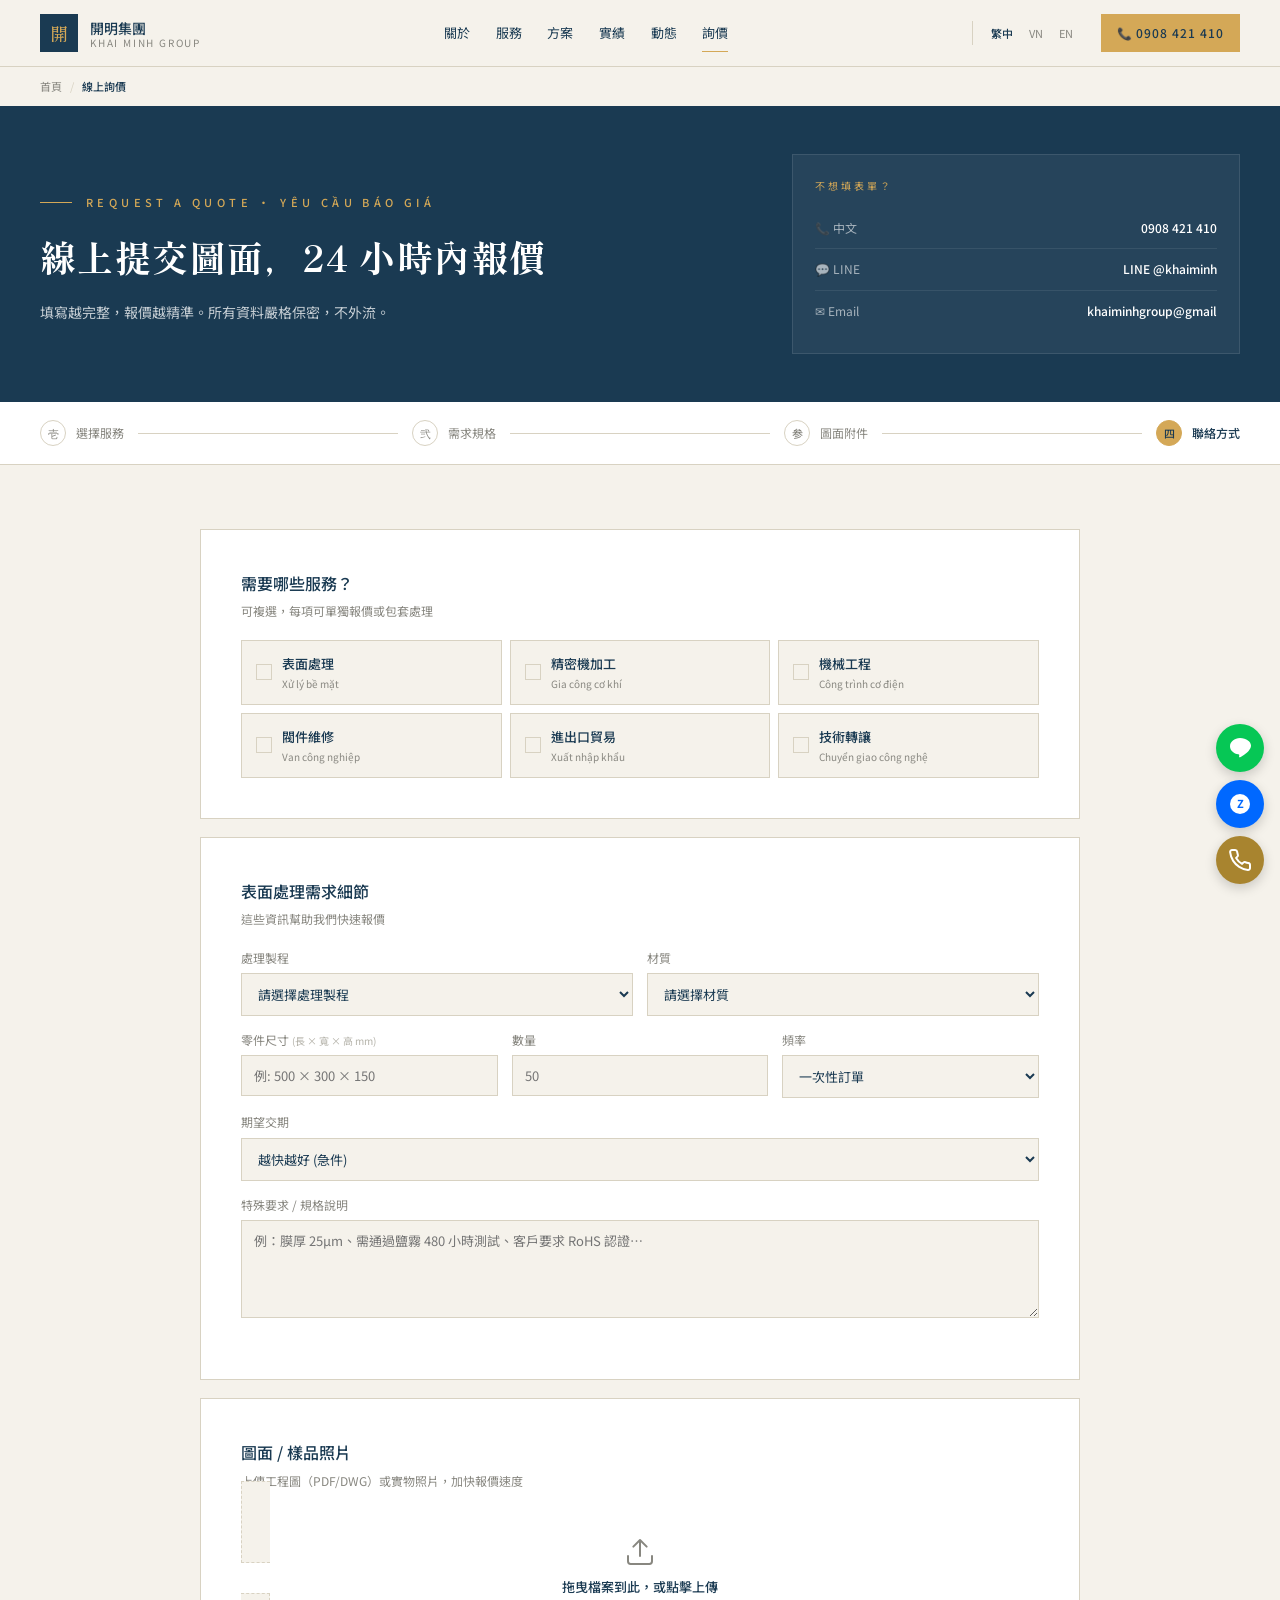
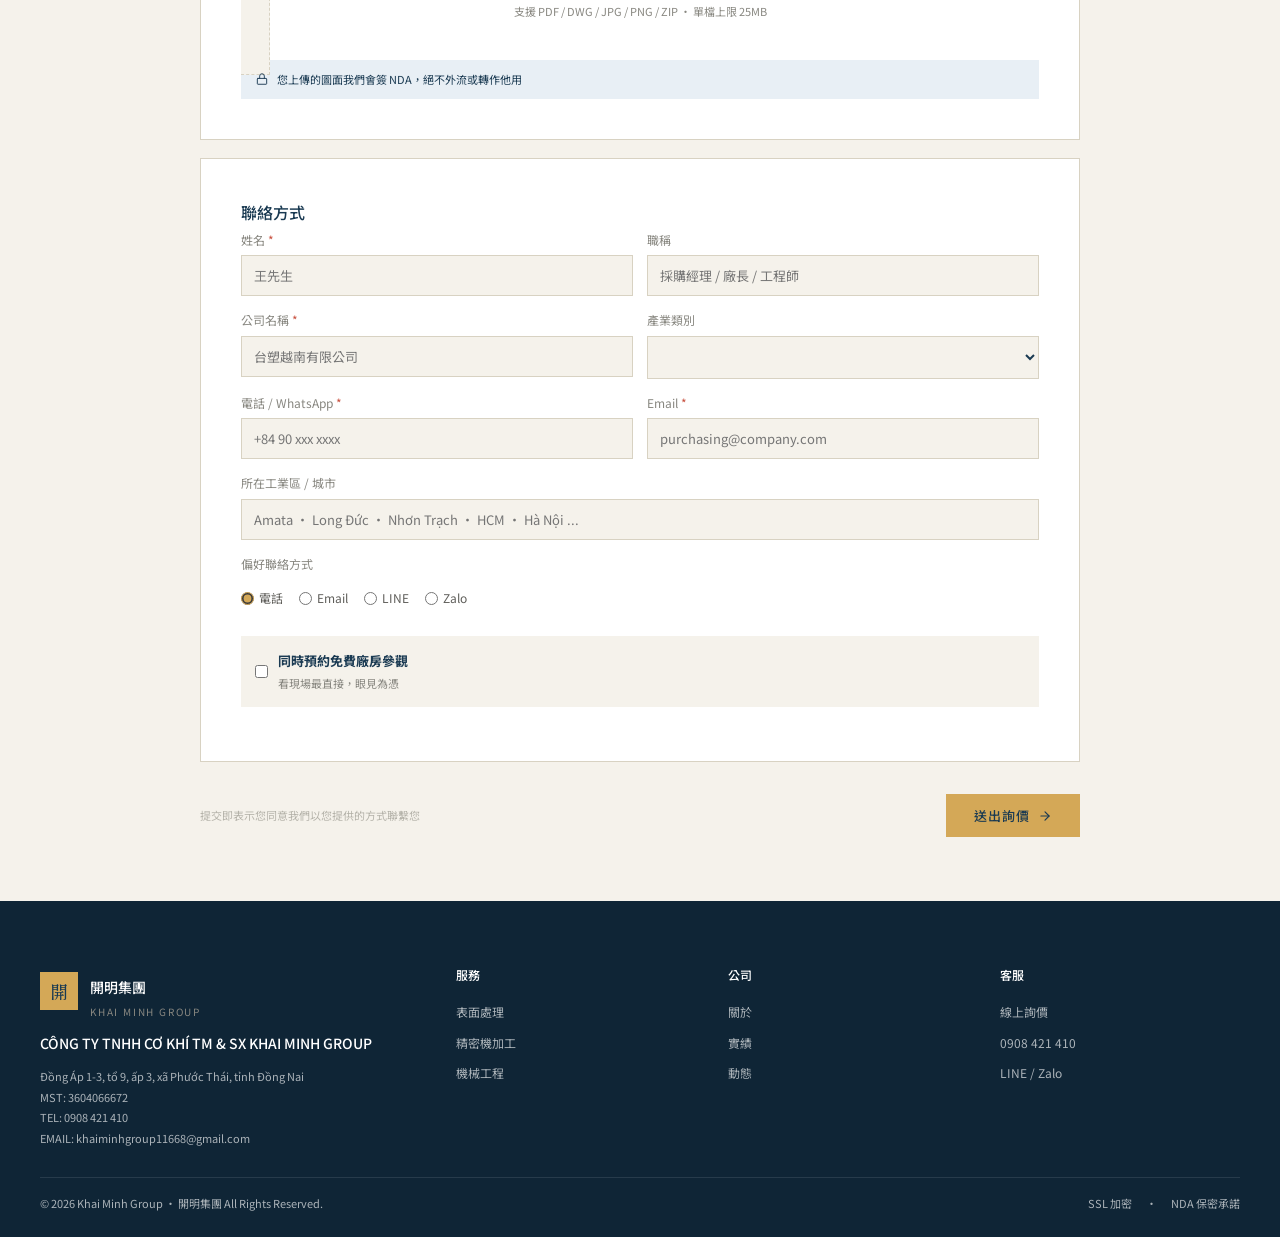
==== commit 888088cd: "Fix language switching stability" ====
--- a/khaiminh-website/quote.html
+++ b/khaiminh-website/quote.html
@@ -467,7 +467,7 @@
     </a>
   </div>
 
-  <script src="assets/js/i18n.js"></script>
-  <script src="assets/js/main.js"></script>
+  <script src="assets/js/i18n.js?v=20260521-1"></script>
+  <script src="assets/js/main.js?v=20260521-1"></script>
 </body>
 </html>
--- a/khaiminh-website/assets/css/styles.css
+++ b/khaiminh-website/assets/css/styles.css
@@ -114,12 +114,14 @@
 }
 .header-inner {
   max-width: var(--max-width);
+  width: 100%;
   margin: 0 auto;
   padding: 0 var(--space-xl);
   display: flex;
   align-items: center;
   justify-content: space-between;
   gap: var(--space-lg);
+  min-width: 0;
 }
 .logo {
   display: flex;
@@ -145,8 +147,11 @@
 
 .nav {
   display: flex;
-  gap: 28px;
-  align-items: center;
+  gap: clamp(14px, 2vw, 28px);
+  align-items: center;
+  justify-content: center;
+  flex: 1 1 auto;
+  min-width: 0;
   font-size: 13px;
 }
 .nav a {
@@ -174,10 +179,12 @@
   align-items: center;
   border-left: 0.5px solid var(--color-line);
   padding-left: 14px;
+  flex-shrink: 0;
 }
 .lang-switch button { font-size: 11px; color: var(--color-text-muted); padding: 4px; }
 .lang-switch button.active { color: var(--color-text); font-weight: 500; }
 .lang-switch button:hover { color: var(--color-accent-dark); }
+.lang-switch button:disabled { cursor: wait; opacity: 0.7; }
 
 .btn-primary {
   background: var(--color-accent);
@@ -190,8 +197,11 @@
   display: inline-flex;
   align-items: center;
   gap: 6px;
+  justify-content: center;
+  white-space: nowrap;
 }
 .btn-primary:hover { background: var(--color-accent-dark); color: white; }
+.header .btn-primary { flex-shrink: 0; }
 
 .btn-secondary {
   background: transparent;
@@ -998,6 +1008,12 @@
 /* ============================================
    響應式 mobile-first
    ============================================ */
+@media (max-width: 1180px) {
+  .header-inner { gap: 16px; }
+  .nav { gap: 16px; font-size: 12px; }
+  .header .btn-primary { display: none; }
+}
+
 @media (max-width: 768px) {
   .container, .container-narrow { padding: 0 20px; }
   .header-inner { padding: 0 20px; }
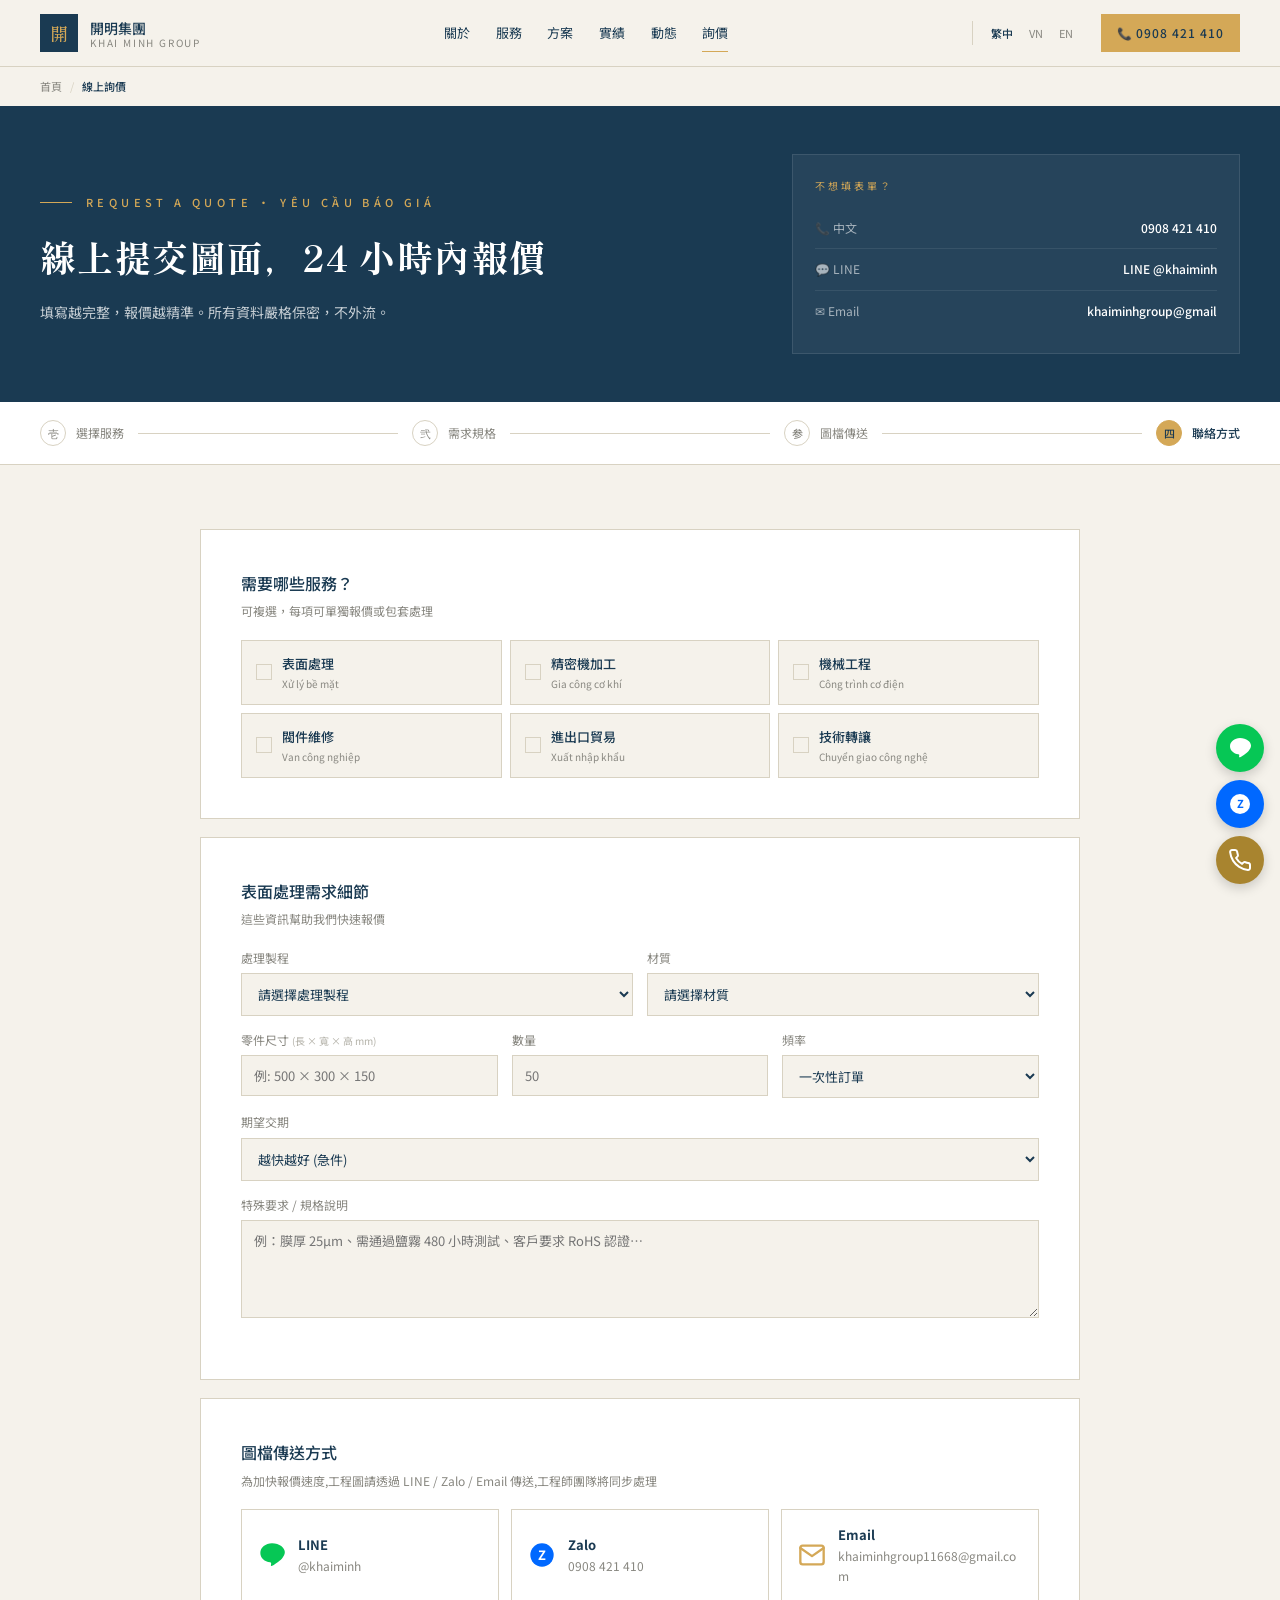
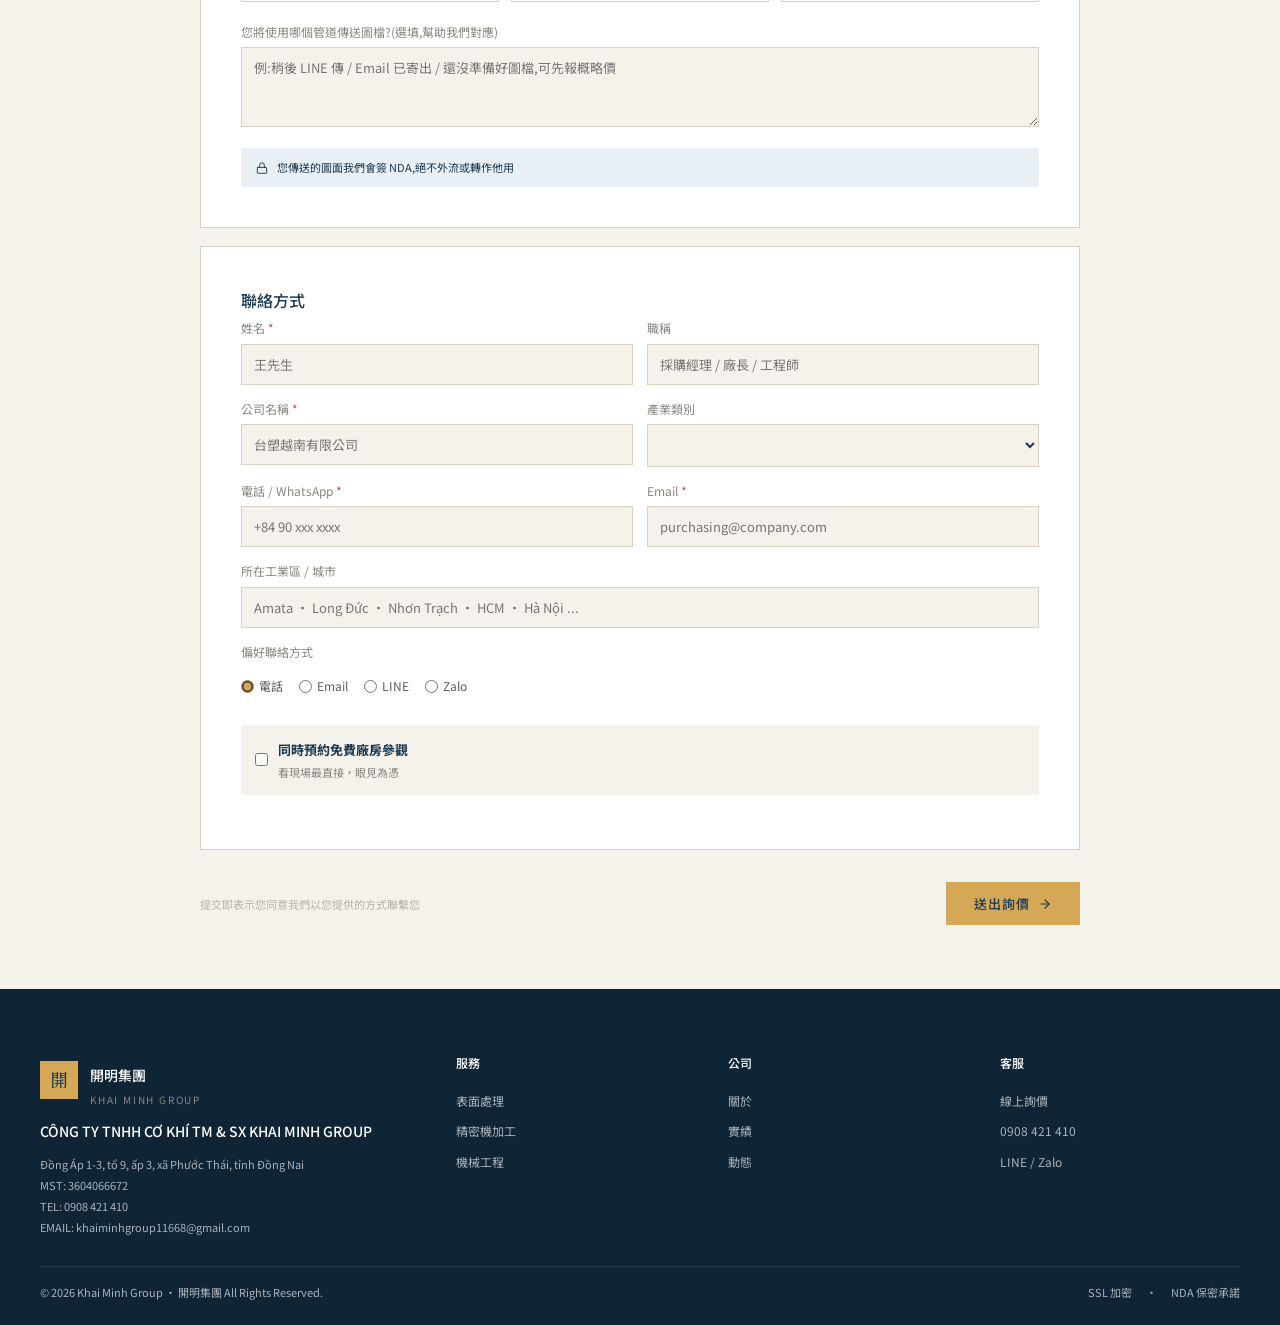
==== commit 04d2b124: "feat(quote): replace file upload with contact channel cards (Step 3) - quote.html: rewrite Step 3 se" ====
--- a/khaiminh-website/quote.html
+++ b/khaiminh-website/quote.html
@@ -102,7 +102,7 @@
       <div class="fs-line"></div>
       <div class="fs-step" data-step="3">
         <div class="fs-step-num">参</div>
-        <div class="fs-step-label" data-i18n="quote_page.step_3">圖面附件</div>
+        <div class="fs-step-label" data-i18n="quote_page.step_3">圖檔傳送</div>
       </div>
       <div class="fs-line"></div>
       <div class="fs-step" data-step="4">
@@ -272,28 +272,46 @@
           </div>
         </section>
 
-        <!-- Step 3: 圖面附件 -->
+        <!-- Step 3: 圖檔傳送(透過 LINE / Zalo / Email) -->
         <section class="form-section" data-section="3">
-          <h2 class="form-section-title" data-i18n="quote_page.sec_3_title">圖面 / 樣品照片</h2>
-          <p class="form-section-sub" data-i18n="quote_page.sec_3_sub">上傳工程圖（PDF/DWG）或實物照片，加快報價速度</p>
-
-          <label class="upload-zone" id="uploadZone">
-            <input type="file" id="fileInput" name="files[]" multiple accept=".pdf,.dwg,.dxf,.jpg,.jpeg,.png,.zip,.step,.stp,.igs" hidden>
-            <svg viewBox="0 0 24 24" fill="none" stroke-width="1.5" stroke-linecap="round" stroke-linejoin="round">
-              <path d="M21 15v4a2 2 0 01-2 2H5a2 2 0 01-2-2v-4M17 8l-5-5-5 5M12 3v12"/>
-            </svg>
-            <div class="upload-zone-title" data-i18n="quote_page.upload_title">拖曳檔案到此，或點擊上傳</div>
-            <div class="upload-zone-sub" data-i18n="quote_page.upload_sub">支援 PDF / DWG / JPG / PNG / ZIP · 單檔上限 25MB</div>
-          </label>
-
-          <div id="fileList" style="margin-top:12px;"></div>
+          <h2 class="form-section-title" data-i18n="quote_page.sec_3_title">圖檔傳送方式</h2>
+          <p class="form-section-sub" data-i18n="quote_page.sec_3_sub">為加快報價速度,工程圖請透過以下任一管道傳送,工程師團隊收到後將同步處理</p>
+
+          <div class="contact-channels" style="display:grid; grid-template-columns:repeat(auto-fit, minmax(220px, 1fr)); gap:12px; margin-top:16px;">
+            <a href="https://line.me/R/ti/p/@khaiminh" target="_blank" rel="noopener" class="channel-card" style="display:flex; align-items:center; gap:12px; padding:14px 16px; background:#fff; border:0.5px solid var(--color-line); text-decoration:none; color:inherit;">
+              <svg viewBox="0 0 24 24" fill="#06C755" style="width:28px; height:28px; flex-shrink:0;"><path d="M12 2C6.5 2 2 5.7 2 10.2c0 4.1 3.6 7.5 8.4 8.1.3.1.7.2.8.5.1.3.1.7 0 1l-.1.8c-.1.3-.2 1.1 1 .6 1.1-.5 6.2-3.7 8.5-6.3 1.5-1.7 2.4-3.4 2.4-5.4C23 6 18.5 2 12 2z"/></svg>
+              <div>
+                <div style="font-weight:700; font-size:13px;">LINE</div>
+                <div style="font-size:12px; color:var(--color-text-muted);">@khaiminh</div>
+              </div>
+            </a>
+            <a href="https://zalo.me/84908421410" target="_blank" rel="noopener" class="channel-card" style="display:flex; align-items:center; gap:12px; padding:14px 16px; background:#fff; border:0.5px solid var(--color-line); text-decoration:none; color:inherit;">
+              <svg viewBox="0 0 24 24" style="width:28px; height:28px; flex-shrink:0;"><circle cx="12" cy="12" r="10" fill="#0068FF"/><text x="12" y="16" font-size="11" font-weight="bold" fill="#fff" text-anchor="middle">Z</text></svg>
+              <div>
+                <div style="font-weight:700; font-size:13px;">Zalo</div>
+                <div style="font-size:12px; color:var(--color-text-muted);">0908 421 410</div>
+              </div>
+            </a>
+            <a href="mailto:khaiminhgroup11668@gmail.com" class="channel-card" style="display:flex; align-items:center; gap:12px; padding:14px 16px; background:#fff; border:0.5px solid var(--color-line); text-decoration:none; color:inherit;">
+              <svg viewBox="0 0 24 24" fill="none" stroke="var(--color-accent)" stroke-width="2" stroke-linecap="round" stroke-linejoin="round" style="width:28px; height:28px; flex-shrink:0;"><path d="M4 4h16c1.1 0 2 .9 2 2v12c0 1.1-.9 2-2 2H4c-1.1 0-2-.9-2-2V6c0-1.1.9-2 2-2z"/><polyline points="22,6 12,13 2,6"/></svg>
+              <div>
+                <div style="font-weight:700; font-size:13px;">Email</div>
+                <div style="font-size:12px; color:var(--color-text-muted); word-break:break-all;">khaiminhgroup11668@gmail.com</div>
+              </div>
+            </a>
+          </div>
+
+          <div class="form-field" style="margin-top:20px;">
+            <label><span data-i18n="quote_page.f_channel_note">您將使用哪個管道傳送圖檔?(選填,幫助我們對應)</span></label>
+            <textarea name="channel_note" rows="3" data-i18n-placeholder="quote_page.f_channel_note_placeholder" placeholder="例:稍後 LINE 傳 / Email 已寄出 / 還沒準備好圖檔,可先報概略價"></textarea>
+          </div>
 
           <div class="upload-nda">
             <svg viewBox="0 0 24 24" fill="none" stroke-width="1.6" stroke-linecap="round" stroke-linejoin="round">
               <rect x="4" y="11" width="16" height="10" rx="1"/>
               <path d="M8 11V7a4 4 0 018 0v4"/>
             </svg>
-            <span data-i18n="quote_page.upload_nda">您上傳的圖面我們會簽 NDA，絕不外流或轉作他用</span>
+            <span data-i18n="quote_page.upload_nda">您傳送的圖面我們會簽 NDA,絕不外流或轉作他用</span>
           </div>
         </section>
 
@@ -467,7 +485,7 @@
     </a>
   </div>
 
-  <script src="assets/js/i18n.js?v=20260521-1"></script>
-  <script src="assets/js/main.js?v=20260521-1"></script>
+  <script src="assets/js/i18n.js?v=20260521-2"></script>
+  <script src="assets/js/main.js?v=20260521-2"></script>
 </body>
 </html>
--- a/khaiminh-website/assets/css/styles.css
+++ b/khaiminh-website/assets/css/styles.css
@@ -485,6 +485,35 @@
   height: 140px;
   position: relative;
   overflow: hidden;
+  background: #1A3A52;
+}
+.project-photo-grid {
+  display: grid;
+  grid-template-columns: repeat(2, 1fr);
+  grid-template-rows: repeat(2, 1fr);
+  width: 100%;
+  height: 100%;
+}
+.project-photo-grid img,
+.project-photo-fallback {
+  width: 100%;
+  height: 100%;
+  min-width: 0;
+  object-fit: cover;
+}
+.project-photo-grid img {
+  display: block;
+}
+.project-photo-fallback {
+  background:
+    linear-gradient(135deg, rgba(212, 168, 87, 0.22), rgba(26, 58, 82, 0.28)),
+    linear-gradient(135deg, #A8842F 0%, #6B5318 100%);
+}
+.project-photo-grid--placeholder .project-photo-fallback:nth-child(2),
+.project-photo-grid--placeholder .project-photo-fallback:nth-child(3) {
+  background:
+    linear-gradient(135deg, rgba(245, 242, 235, 0.12), rgba(26, 58, 82, 0.25)),
+    linear-gradient(135deg, #8E6F22 0%, #1A3A52 100%);
 }
 .project-img-tag {
   position: absolute;
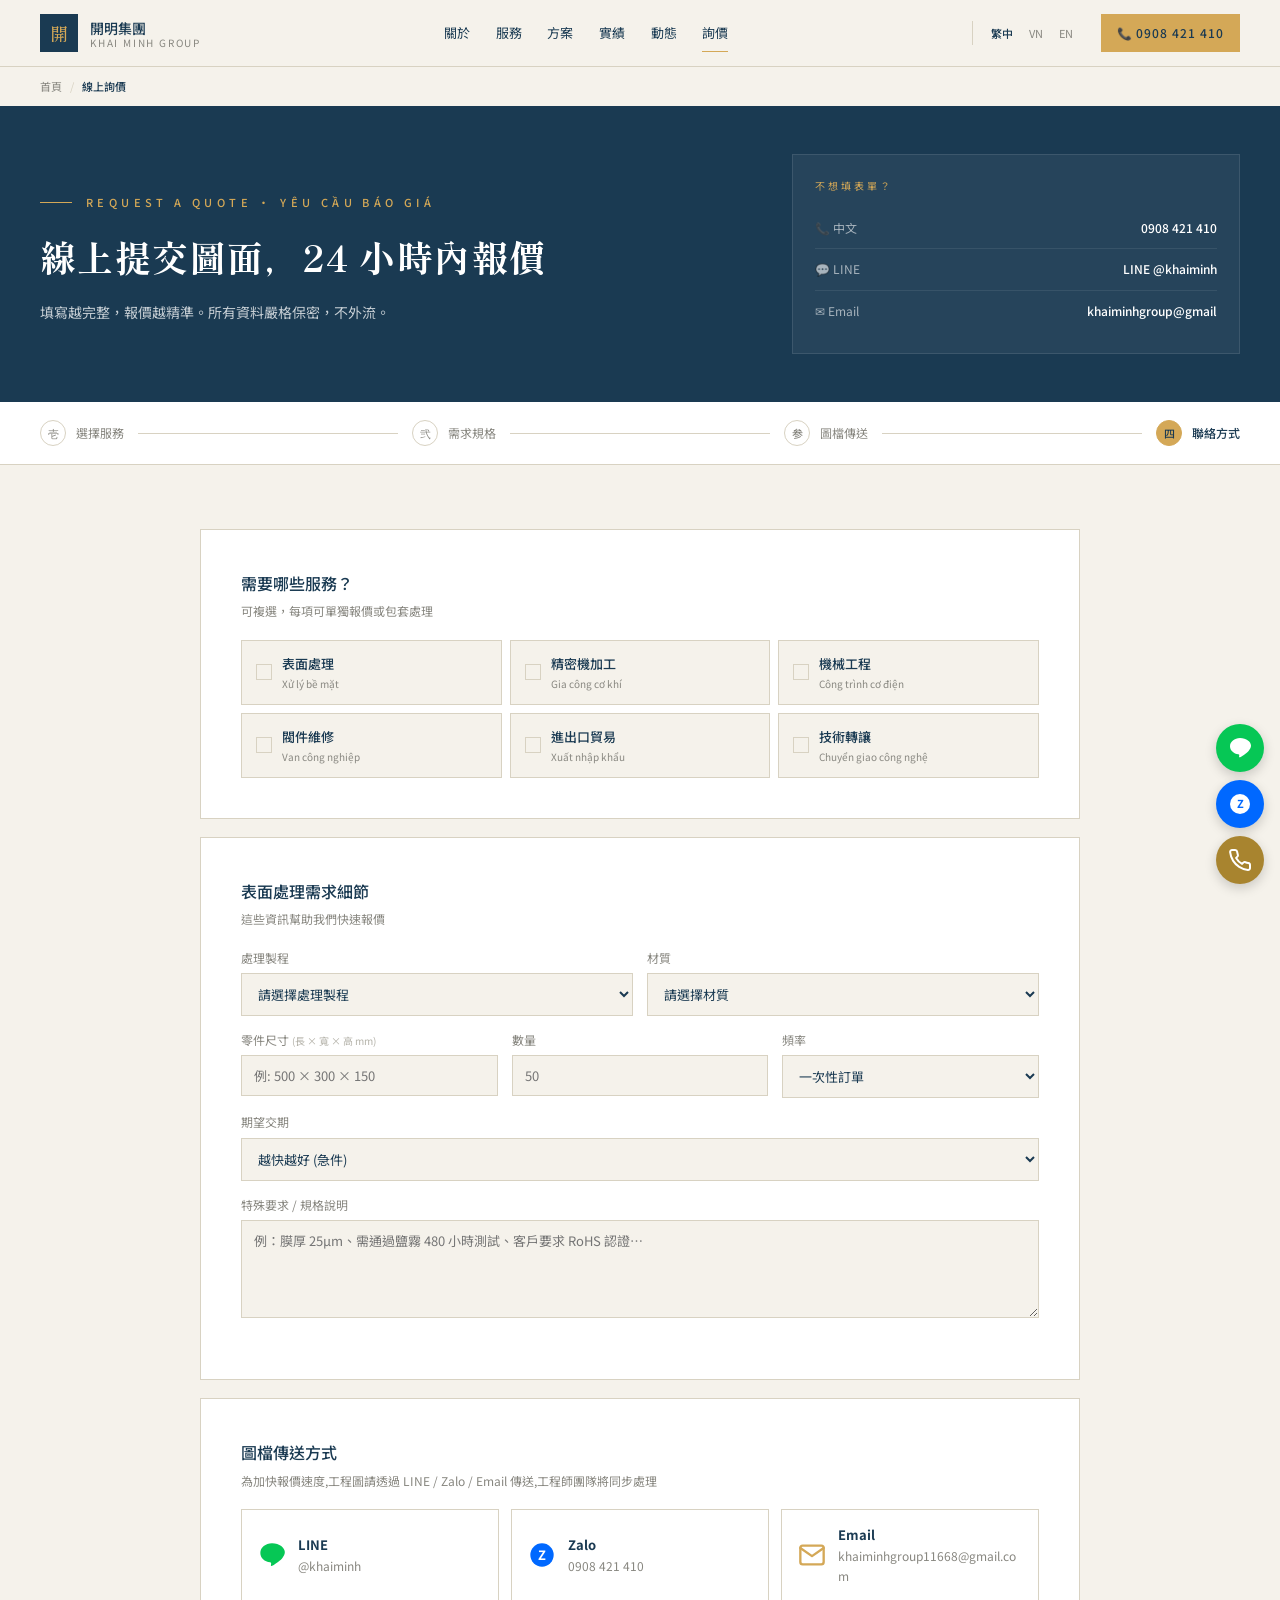
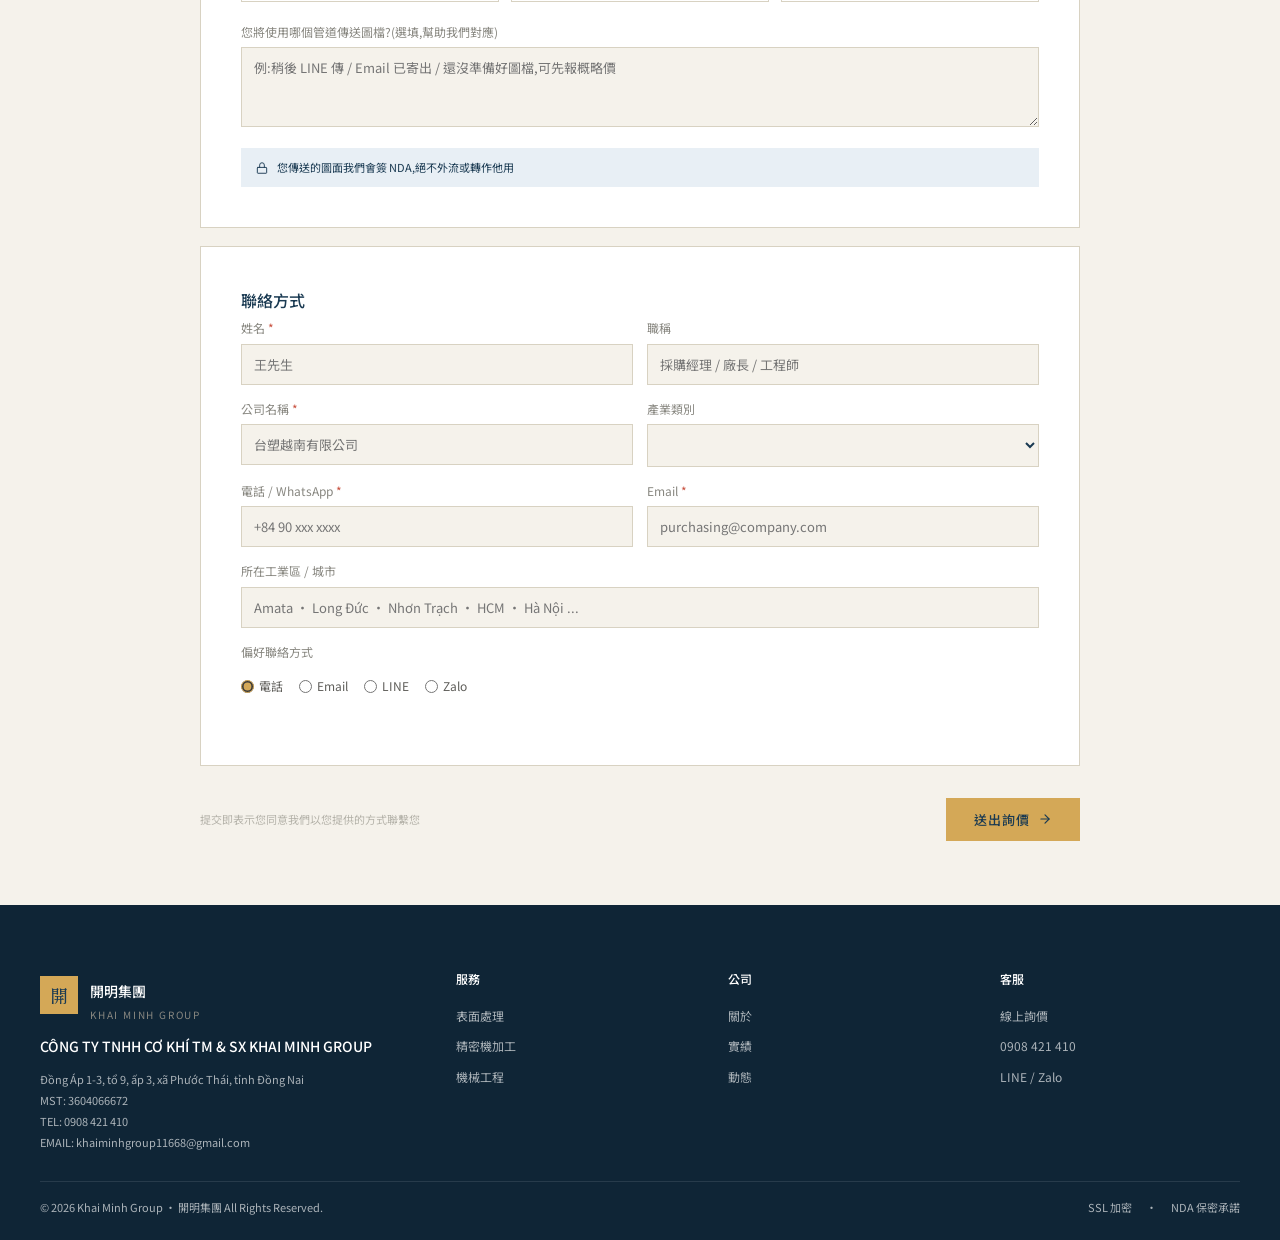
==== commit 9df7e3a7: "Remove factory tour checkbox from quote form Step 4 - quote.html: remove .visit-confirm block (lines" ====
--- a/khaiminh-website/quote.html
+++ b/khaiminh-website/quote.html
@@ -382,13 +382,6 @@
             </div>
           </div>
 
-          <div class="visit-confirm">
-            <input type="checkbox" name="visit" id="visit" value="yes">
-            <label for="visit">
-              <strong data-i18n="quote_page.visit_label">同時預約免費廠房參觀</strong>
-              <span style="display:block; font-size:11px; color:var(--color-text-muted); margin-top:2px;" data-i18n="quote_page.visit_sub">看現場最直接，眼見為憑</span>
-            </label>
-          </div>
         </section>
 
         <!-- Submit row -->
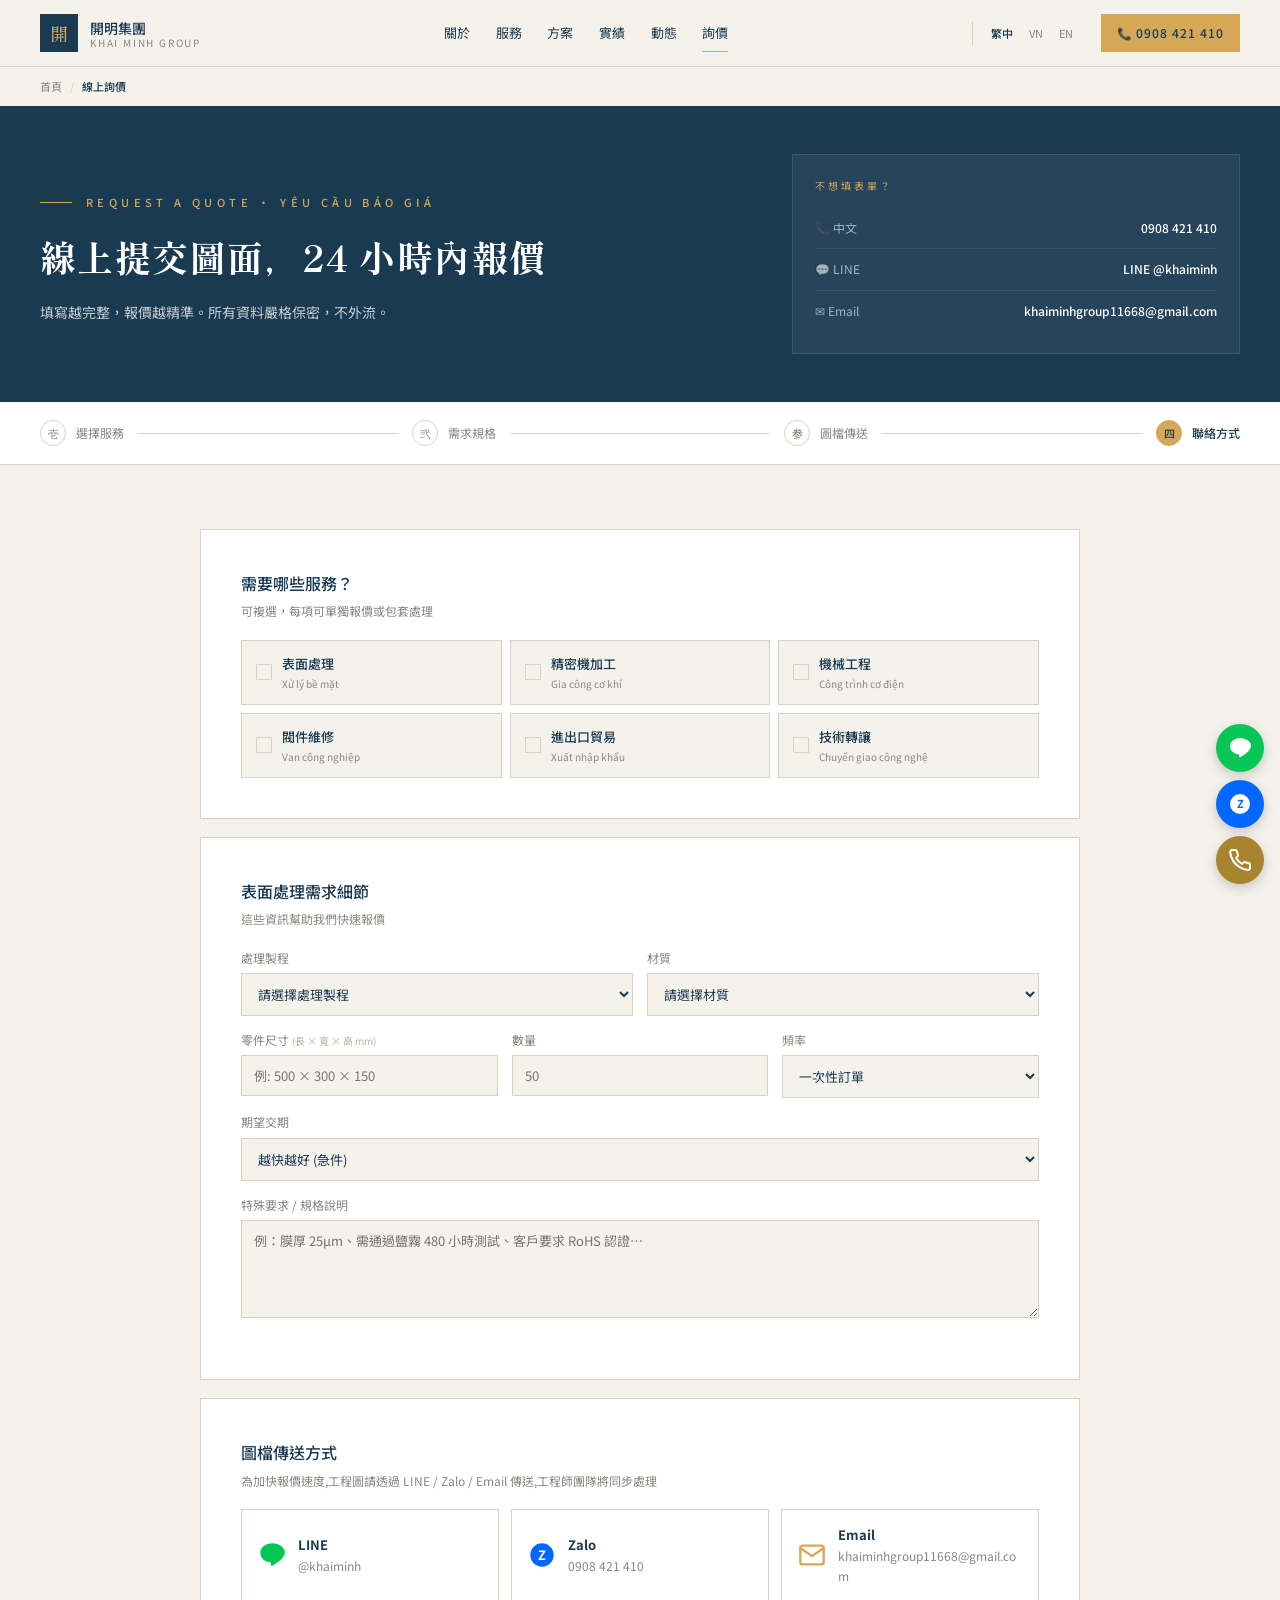
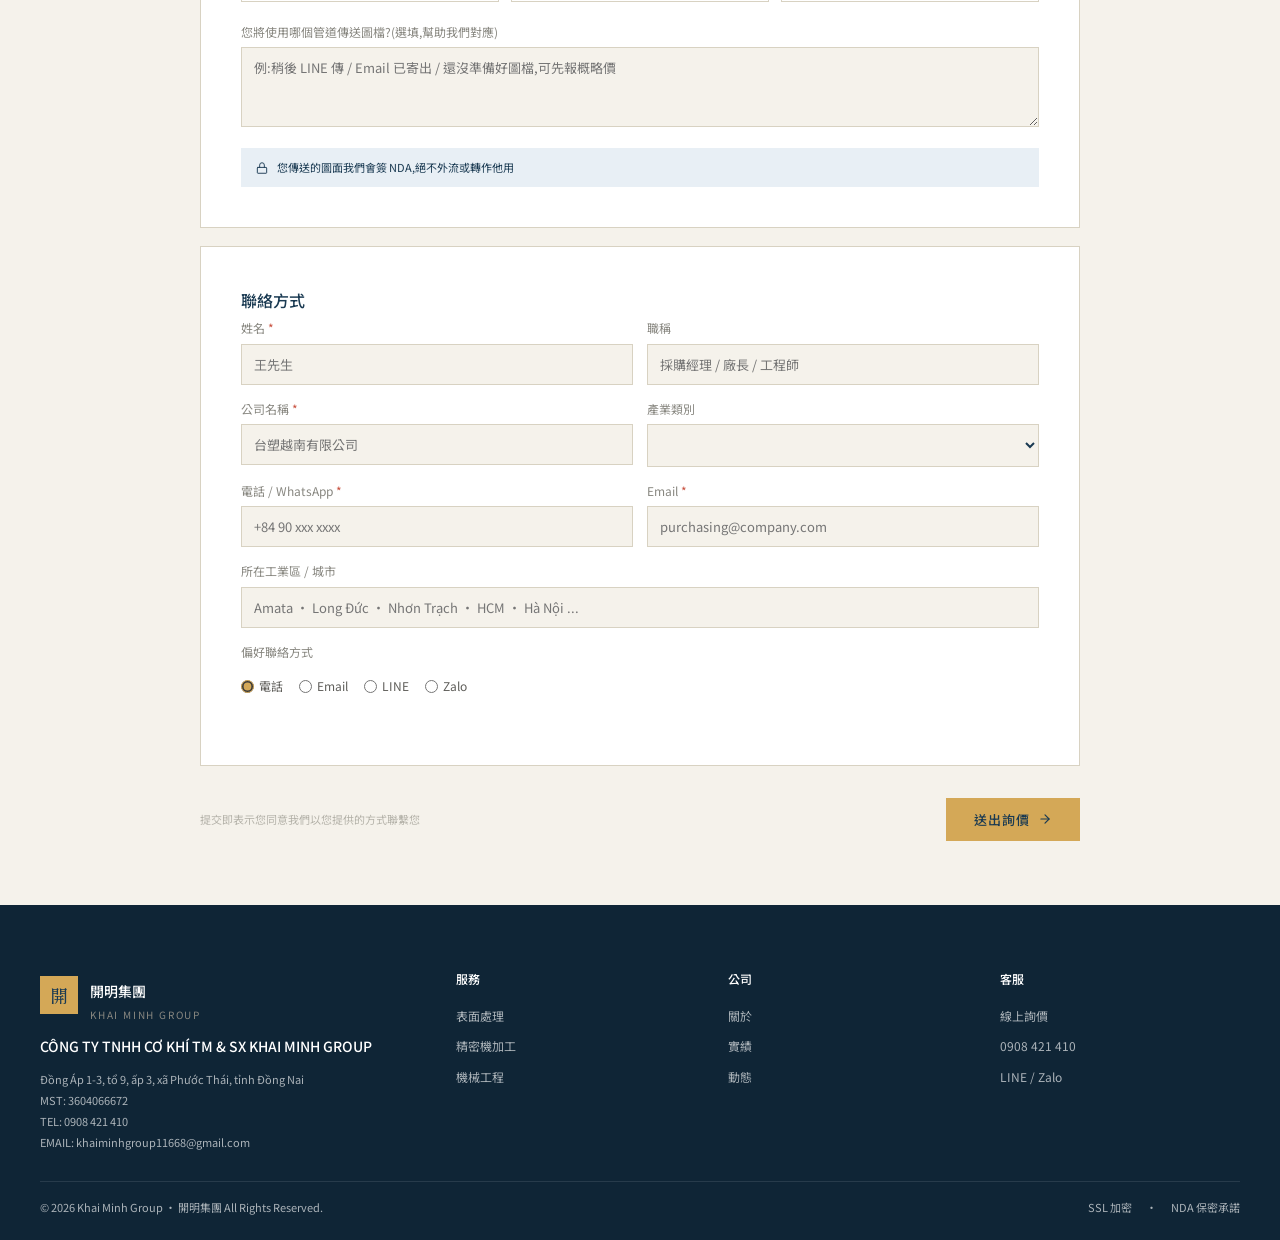
==== commit 6ec5b876: "fix: complete truncated alt_email string in i18n and quote.html Change 'khaiminhgroup@gmail' to 'kha" ====
--- a/khaiminh-website/quote.html
+++ b/khaiminh-website/quote.html
@@ -33,6 +33,11 @@
         <a href="index.html#projects" data-i18n="nav.works">實績</a>
         <a href="index.html#news" data-i18n="nav.news">動態</a>
         <a href="quote.html" class="active" data-i18n="nav.contact">詢價</a>
+        <div class="lang-switch mobile-lang-switch" role="group" aria-label="Language">
+          <button type="button" data-lang="tw">繁中</button>
+          <button type="button" data-lang="vn">VN</button>
+          <button type="button" data-lang="en">EN</button>
+        </div>
       </nav>
 
       <div class="lang-switch" role="group" aria-label="Language">
@@ -80,7 +85,7 @@
           </a>
           <a href="mailto:khaiminhgroup11668@gmail.com" class="qf-row" style="color:white; text-decoration:none;">
             <span class="label">✉ Email</span>
-            <span class="value" data-i18n="quote_page.alt_email">khaiminhgroup@gmail</span>
+            <span class="value" data-i18n="quote_page.alt_email">khaiminhgroup11668@gmail.com</span>
           </a>
         </div>
       </div>
--- a/khaiminh-website/assets/css/styles.css
+++ b/khaiminh-website/assets/css/styles.css
@@ -185,6 +185,7 @@
 .lang-switch button.active { color: var(--color-text); font-weight: 500; }
 .lang-switch button:hover { color: var(--color-accent-dark); }
 .lang-switch button:disabled { cursor: wait; opacity: 0.7; }
+.mobile-lang-switch { display: none; }
 
 .btn-primary {
   background: var(--color-accent);
@@ -1049,7 +1050,7 @@
   .stats-grid { padding: 0 20px; }
   .form-stepper-inner { padding: 0 20px; }
 
-  .nav, .lang-switch, .hero-cta .btn-secondary, .header .btn-primary { display: none; }
+  .nav, .header-inner > .lang-switch:not(.mobile-lang-switch), .hero-cta .btn-secondary, .header .btn-primary { display: none; }
   .menu-toggle { display: flex; }
 
   .hero { padding: 48px 0 32px; }
@@ -1103,6 +1104,15 @@
     border-bottom: 0.5px solid var(--color-line);
   }
   .nav.open a { padding: 6px 0; border-bottom: 0.5px solid var(--color-line); }
+  .nav.open .mobile-lang-switch {
+    display: flex;
+    width: 100%;
+    border-left: 0;
+    border-top: 0.5px solid var(--color-line);
+    padding: 12px 0 0;
+    margin-top: 2px;
+    justify-content: flex-start;
+  }
 }
 
 @media (max-width: 480px) {
